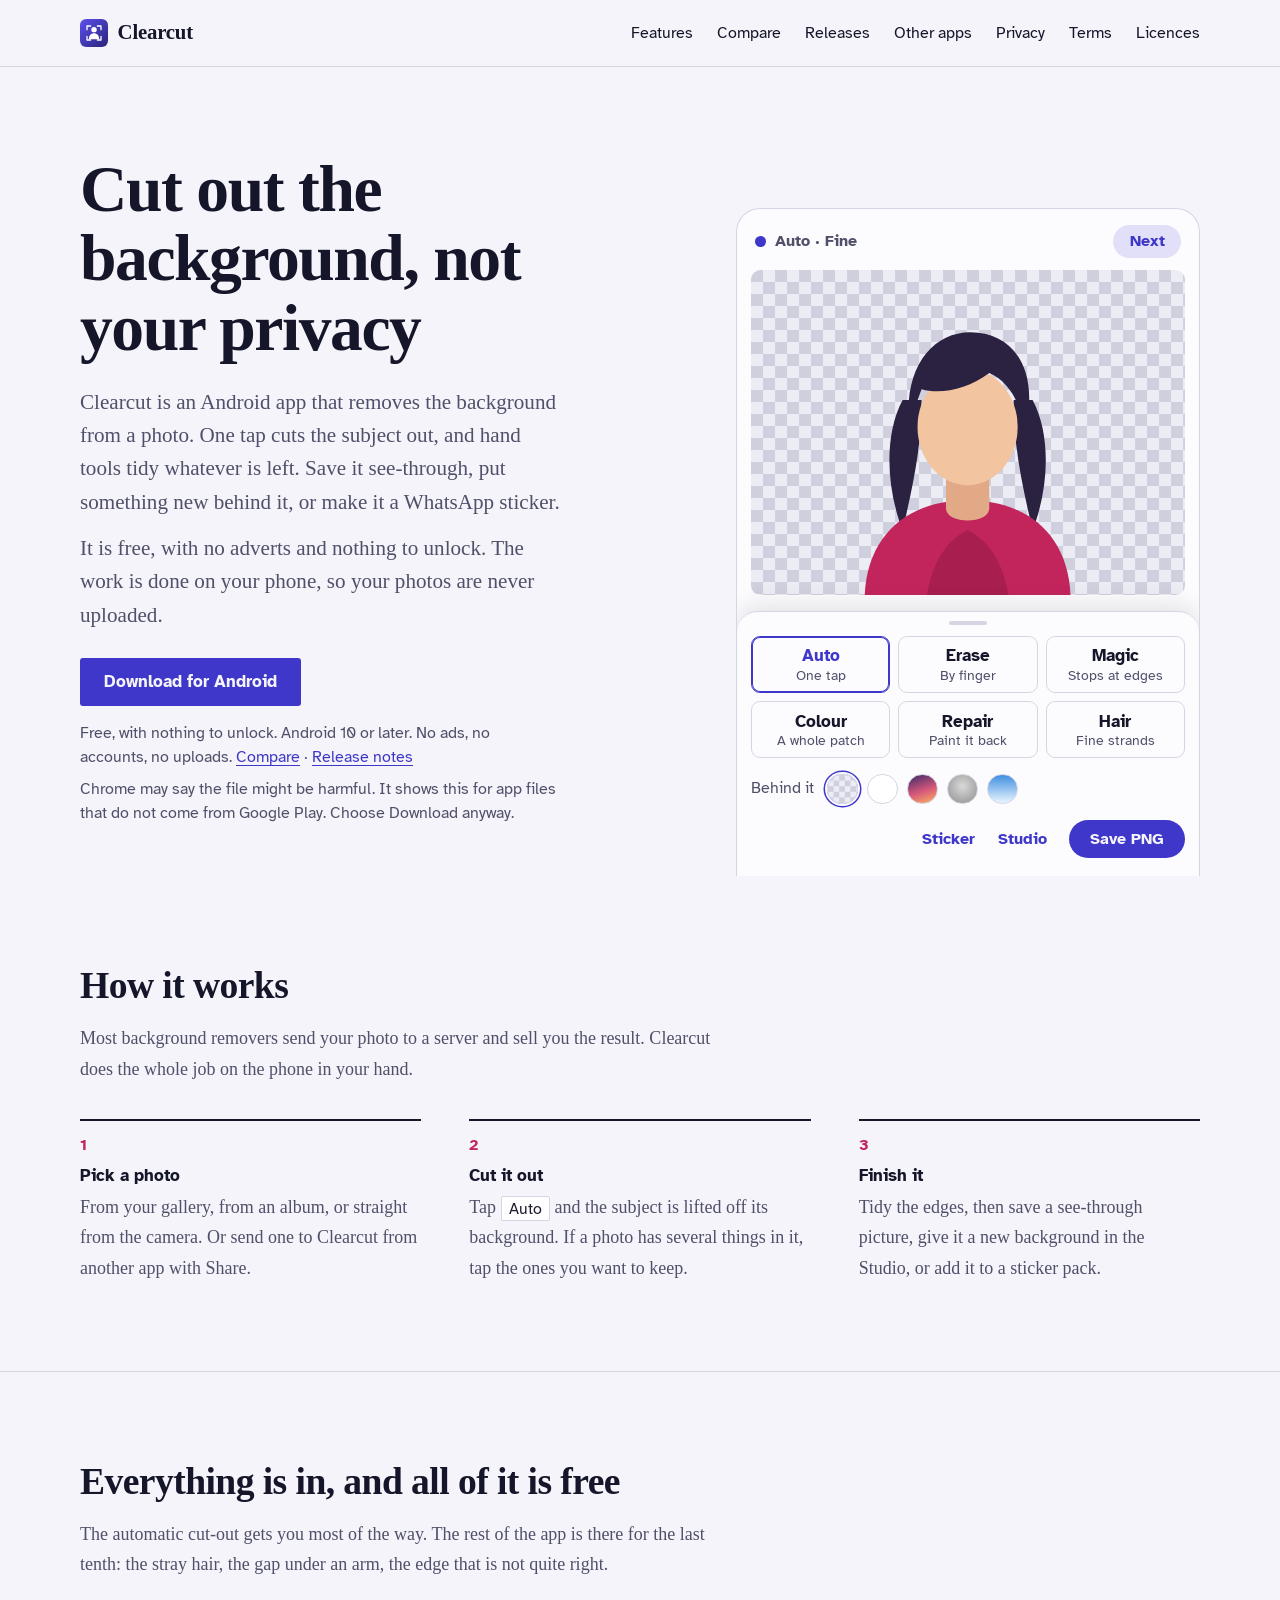
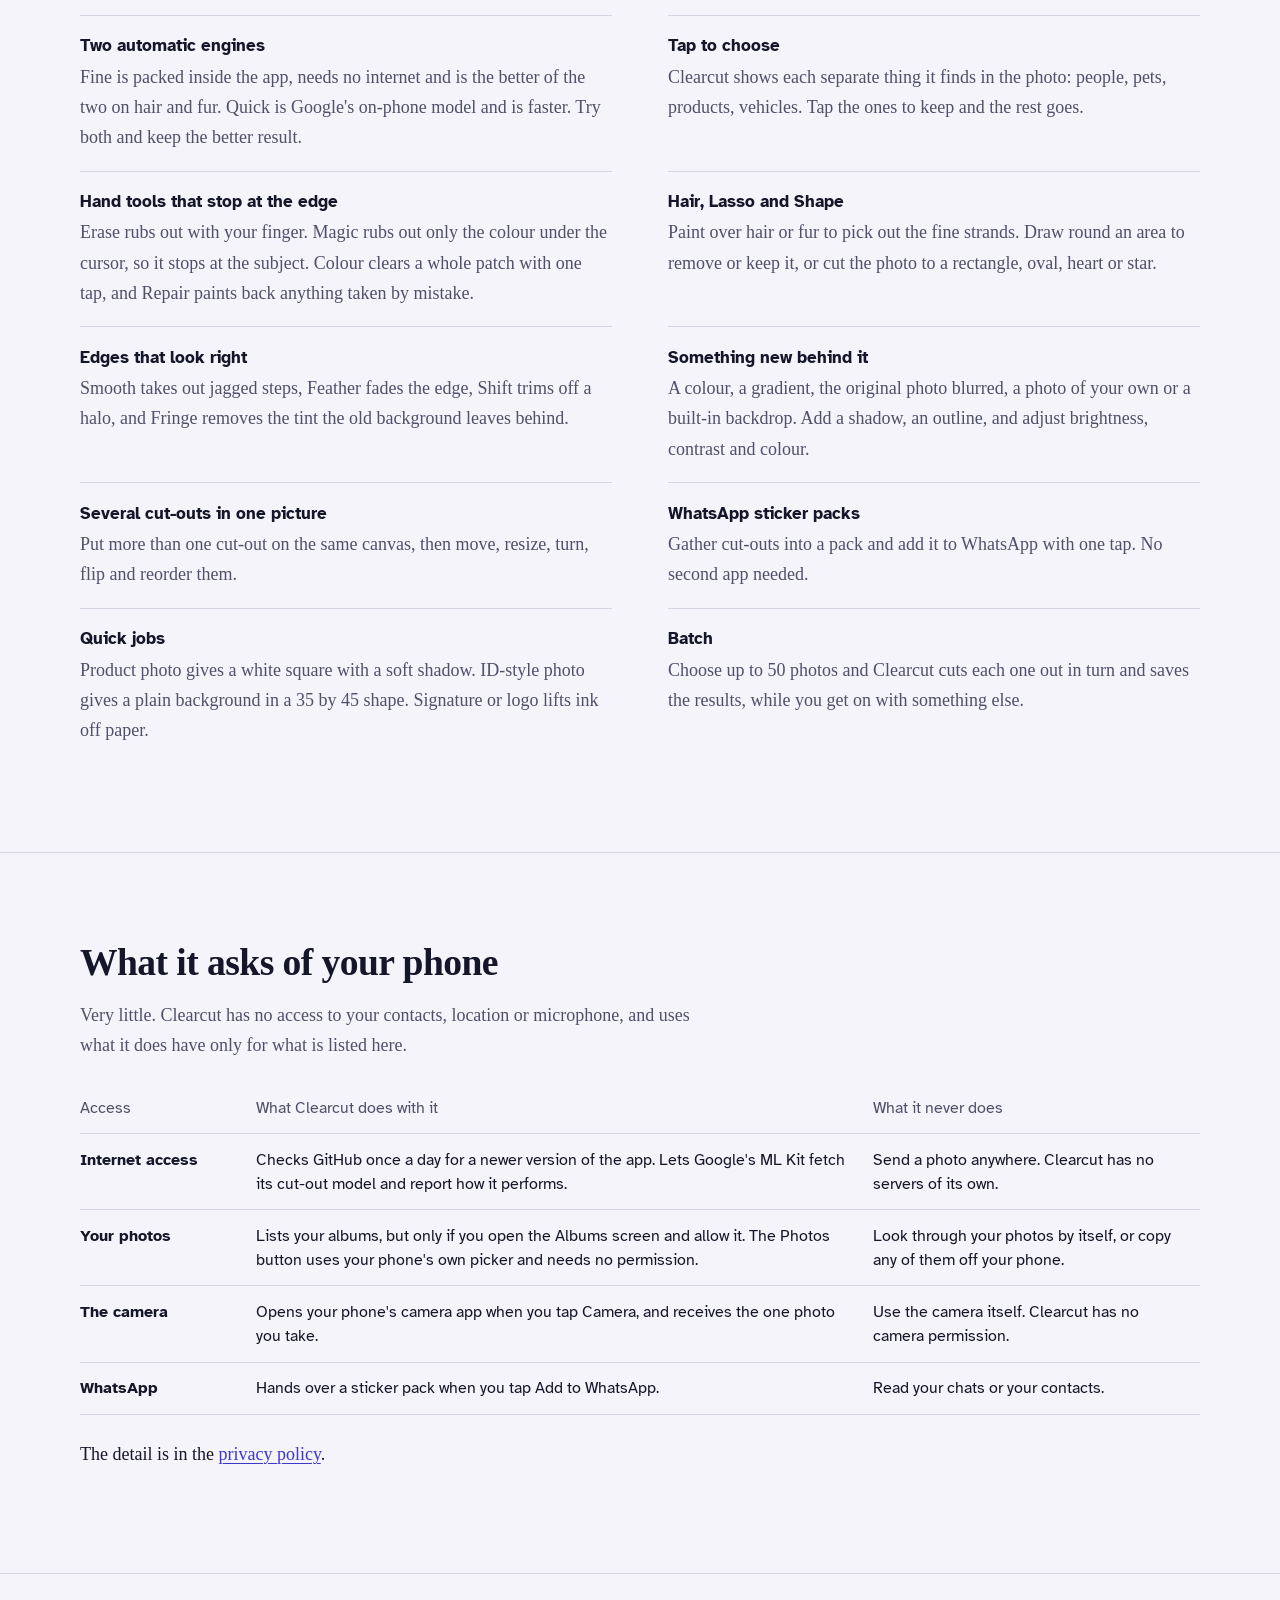
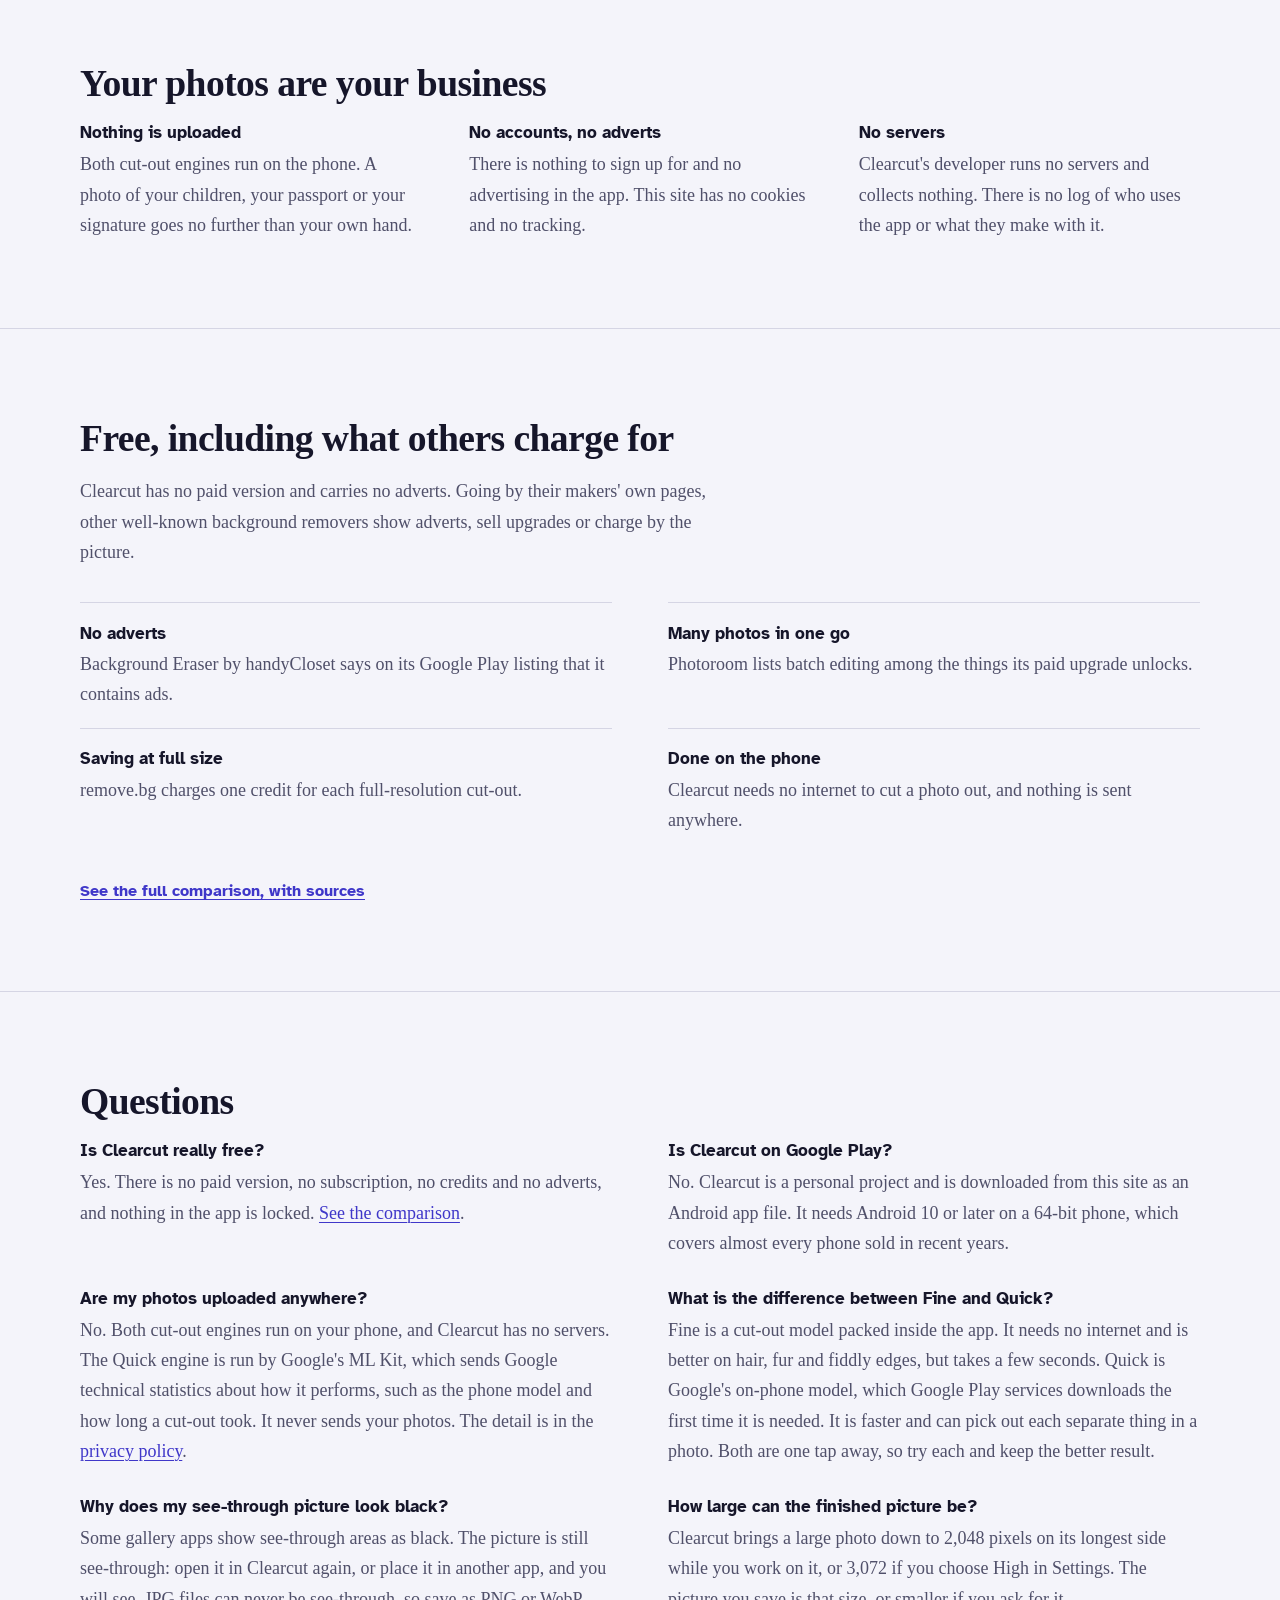
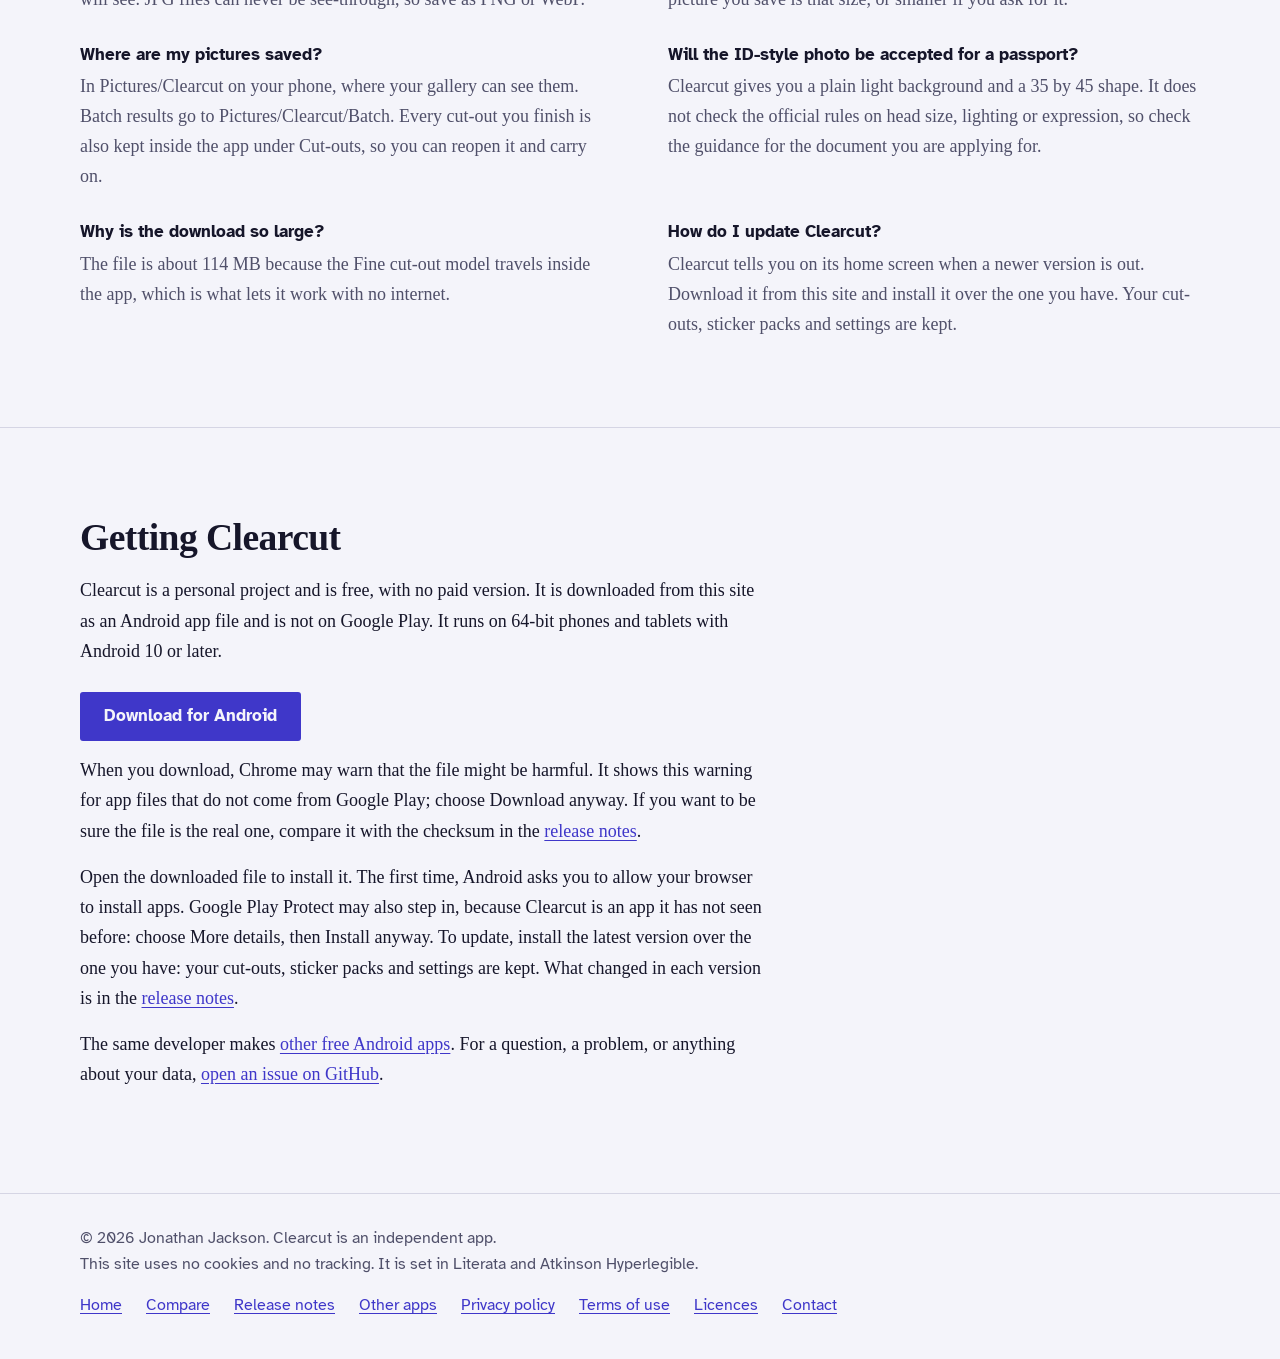
==== index.html @ d67783b1 "Add the Clearcut website" ====
<!DOCTYPE html>
<html lang="en-GB">
<head>
<meta charset="utf-8">
<meta name="viewport" content="width=device-width, initial-scale=1">
<title>Clearcut: a free background remover for Android that works on your phone</title>
<meta name="description" content="Clearcut removes the background from a photo on your Android phone. One-tap cut-out, hand tools, new backgrounds and WhatsApp stickers. Free, no adverts, no uploads.">
<meta name="author" content="Jonathan Jackson">
<link rel="canonical" href="https://customgpter.github.io/clearcut/">
<meta name="theme-color" content="#f4f4fa" media="(prefers-color-scheme: light)">
<meta name="theme-color" content="#0e0e17" media="(prefers-color-scheme: dark)">
<meta property="og:type" content="website">
<meta property="og:site_name" content="Clearcut">
<meta property="og:title" content="Clearcut: a free background remover for Android that works on your phone">
<meta property="og:description" content="Clearcut removes the background from a photo on your Android phone. One-tap cut-out, hand tools, new backgrounds and WhatsApp stickers. Free, no adverts, no uploads.">
<meta property="og:url" content="https://customgpter.github.io/clearcut/">
<meta property="og:image" content="https://customgpter.github.io/clearcut/assets/og.png">
<meta property="og:image:width" content="1200">
<meta property="og:image:height" content="630">
<meta property="og:image:alt" content="A portrait with its background removed, shown on a chequered see-through backdrop, beside the Clearcut name">
<meta property="og:locale" content="en_GB">
<meta name="twitter:card" content="summary_large_image">
<link rel="icon" href="assets/favicon.svg" type="image/svg+xml">
<link rel="apple-touch-icon" href="assets/apple-touch-icon.png">
<link rel="preload" href="assets/fonts/literata-latin-700-normal.woff2" as="font" type="font/woff2" crossorigin>
<link rel="preload" href="assets/fonts/literata-latin-400-normal.woff2" as="font" type="font/woff2" crossorigin>
<link rel="stylesheet" href="assets/site.css?v=1">
<script type="application/ld+json">{"@context":"https://schema.org","@type":"SoftwareApplication","name":"Clearcut","url":"https://customgpter.github.io/clearcut/","description":"Clearcut is an Android app that removes the background from a photo. The cut-out is made on the phone, then saved see-through, placed on a new background or turned into a WhatsApp sticker.","applicationCategory":"MultimediaApplication","applicationSubCategory":"Photo background remover","operatingSystem":"Android 10 or later","softwareVersion":"1.1","downloadUrl":"https://github.com/CustomGPTer/clearcut/releases/latest/download/Clearcut.apk","releaseNotes":"https://customgpter.github.io/clearcut/releases.html","offers":{"@type":"Offer","price":"0","priceCurrency":"GBP"},"inLanguage":"en-GB","image":"https://customgpter.github.io/clearcut/assets/og.png","featureList":["Automatic cut-out with two on-phone engines","Tap to choose which subjects to keep","Erase, Magic, Colour, Repair, Hair, Lasso and Shape tools","Edge finishing: smooth, feather, shift and fringe removal","New backgrounds: colour, gradient, blurred original, your own photo and built-in backdrops","Shadow, outline and colour adjustment","Several cut-outs combined on one canvas","WhatsApp sticker packs","Product photo, ID-style photo, signature and batch presets","PNG, WebP and JPG saving"],"author":{"@type":"Person","name":"Jonathan Jackson"}}</script>
<script type="application/ld+json">{"@context":"https://schema.org","@type":"WebSite","name":"Clearcut","url":"https://customgpter.github.io/clearcut/","inLanguage":"en-GB"}</script>
<script type="application/ld+json">{"@context":"https://schema.org","@type":"FAQPage","mainEntity":[{"@type":"Question","name":"Is Clearcut really free?","acceptedAnswer":{"@type":"Answer","text":"Yes. There is no paid version, no subscription, no credits and no adverts, and nothing in the app is locked."}},{"@type":"Question","name":"Is Clearcut on Google Play?","acceptedAnswer":{"@type":"Answer","text":"No. Clearcut is a personal project and is downloaded from this site as an Android app file. It needs Android 10 or later on a 64-bit phone, which covers almost every phone sold in recent years."}},{"@type":"Question","name":"Are my photos uploaded anywhere?","acceptedAnswer":{"@type":"Answer","text":"No. Both cut-out engines run on your phone, and Clearcut has no servers. The Quick engine is run by Google's ML Kit, which sends Google technical statistics about how it performs, such as the phone model and how long a cut-out took. It never sends your photos."}},{"@type":"Question","name":"What is the difference between Fine and Quick?","acceptedAnswer":{"@type":"Answer","text":"Fine is a cut-out model packed inside the app. It needs no internet and is better on hair, fur and fiddly edges, but takes a few seconds. Quick is Google's on-phone model, which Google Play services downloads the first time it is needed. It is faster and can pick out each separate thing in a photo. Both are one tap away, so try each and keep the better result."}},{"@type":"Question","name":"Why does my see-through picture look black?","acceptedAnswer":{"@type":"Answer","text":"Some gallery apps show see-through areas as black. The picture is still see-through: open it in Clearcut again, or place it in another app, and you will see. JPG files can never be see-through, so save as PNG or WebP."}},{"@type":"Question","name":"How large can the finished picture be?","acceptedAnswer":{"@type":"Answer","text":"Clearcut brings a large photo down to 2,048 pixels on its longest side while you work on it, or 3,072 if you choose High in Settings. The picture you save is that size, or smaller if you ask for it."}},{"@type":"Question","name":"Where are my pictures saved?","acceptedAnswer":{"@type":"Answer","text":"In Pictures/Clearcut on your phone, where your gallery can see them. Batch results go to Pictures/Clearcut/Batch. Every cut-out you finish is also kept inside the app under Cut-outs, so you can reopen it and carry on."}},{"@type":"Question","name":"Will the ID-style photo be accepted for a passport?","acceptedAnswer":{"@type":"Answer","text":"Clearcut gives you a plain light background and a 35 by 45 shape. It does not check the official rules on head size, lighting or expression, so check the guidance for the document you are applying for."}},{"@type":"Question","name":"Why is the download so large?","acceptedAnswer":{"@type":"Answer","text":"The file is about 114 MB because the Fine cut-out model travels inside the app, which is what lets it work with no internet."}},{"@type":"Question","name":"How do I update Clearcut?","acceptedAnswer":{"@type":"Answer","text":"Clearcut tells you on its home screen when a newer version is out. Download it from this site and install it over the one you have. Your cut-outs, sticker packs and settings are kept."}}]}</script>
</head>
<body>
<a class="skip" href="#main">Skip to content</a>
<header class="masthead">
<div class="wrap">
<a class="brand" href="./" aria-label="Clearcut home"><svg viewBox="0 0 108 108" aria-hidden="true"><defs><linearGradient id="cc" x1="0" y1="0" x2="1" y2="1"><stop offset="0" stop-color="#5b50f0"/><stop offset="1" stop-color="#2a2378"/></linearGradient></defs><rect width="108" height="108" rx="24" fill="url(#cc)"/><circle cx="54" cy="41" r="10.5" fill="#fff"/><path d="M34 78c0-14.5 8.5-23 20-23s20 8.5 20 23z" fill="#fff"/><path d="M27 41V27h14M67 27h14v14M27 67v14h14M67 81h14V67" fill="none" stroke="#fff" stroke-width="5" stroke-linecap="round" stroke-linejoin="round"/></svg><span>Clearcut</span></a>
<nav aria-label="Main"><ul><li><a href="./#features">Features</a></li><li><a href="compare.html">Compare</a></li><li><a href="releases.html">Releases</a></li><li><a href="other-apps.html">Other apps</a></li><li><a href="privacy.html">Privacy</a></li><li><a href="terms.html">Terms</a></li><li><a href="licences.html">Licences</a></li></ul></nav>
</div>
</header>
<main id="main">
<div class="hero">
<div class="wrap hero-grid">
<div class="hero-copy">
<h1>Cut out the background, not your privacy</h1>
<p class="lede">Clearcut is an Android app that removes the background from a photo. One tap cuts the subject out, and hand tools tidy whatever is left. Save it see-through, put something new behind it, or make it a WhatsApp sticker.</p>
<p class="lede">It is free, with no adverts and nothing to unlock. The work is done on your phone, so your photos are never uploaded.</p>
<p class="get"><a class="button" href="https://github.com/CustomGPTer/clearcut/releases/latest/download/Clearcut.apk">Download for Android</a></p>
<p class="facts">Free, with nothing to unlock. Android 10 or later. No ads, no accounts, no uploads. <a href="compare.html">Compare</a> &middot; <a href="releases.html">Release notes</a></p>
<p class="facts">Chrome may say the file might be harmful. It shows this for app files that do not come from Google Play. Choose Download anyway.</p>
</div>
<div class="demo" role="img" aria-label="A portrait photo in Clearcut. The garden behind the person is wiped away from left to right, leaving the person on a chequered see-through backdrop. Below, the tools are listed: Auto, Erase, Magic, Colour, Repair and Hair, with Auto chosen, and a row of backgrounds to put behind the cut-out."><div class="view"><div class="bar"><span class="dot"></span><span>Auto &middot; Fine</span><span class="next">Next</span></div><div class="stage"><div class="scene"></div><svg class="subject" viewBox="0 0 320 240" aria-hidden="true"><path d="M112 96c-14 26-12 66 0 96 8-34 14-62 14-96zM208 96c14 26 12 66 0 96-8-34-14-62-14-96z" fill="#2b2140"/><path d="M84 240c2-46 34-70 76-70s74 24 76 70z" fill="#c2255c"/><path d="M144 150h32v26c0 12-32 12-32 0z" fill="#e2a987"/><ellipse cx="160" cy="116" rx="37" ry="43" fill="#f2c4a0"/><path d="M118 122c-8-46 14-76 44-76 32 0 52 28 40 74-2-22-12-38-26-44-16 12-36 16-50 12-4 10-7 22-8 34z" fill="#2b2140"/><path d="M130 240c4-24 14-40 30-48 16 8 26 24 30 48z" fill="#a81e4e"/></svg><div class="scan"></div></div></div><div class="sheet"><div class="tiles"><div class="tile on" style="--i:0"><b>Auto</b>One tap</div><div class="tile" style="--i:1"><b>Erase</b>By finger</div><div class="tile" style="--i:2"><b>Magic</b>Stops at edges</div><div class="tile" style="--i:3"><b>Colour</b>A whole patch</div><div class="tile" style="--i:4"><b>Repair</b>Paint it back</div><div class="tile" style="--i:5"><b>Hair</b>Fine strands</div></div><div class="behind"><span>Behind it</span><i class="sw s0"></i><i class="sw s1"></i><i class="sw s2"></i><i class="sw s3"></i><i class="sw s4"></i></div><div class="acts"><span>Sticker</span><span>Studio</span><span class="do">Save PNG</span></div></div></div>
</div>
</div>

<section id="how" aria-labelledby="how-h">
<div class="wrap">
<h2 id="how-h">How it works</h2>
<p class="intro">Most background removers send your photo to a server and sell you the result. Clearcut does the whole job on the phone in your hand.</p>
<ol class="steps">
<li><h3>Pick a photo</h3><p>From your gallery, from an album, or straight from the camera. Or send one to Clearcut from another app with Share.</p></li>
<li><h3>Cut it out</h3><p>Tap <span class="path">Auto</span> and the subject is lifted off its background. If a photo has several things in it, tap the ones you want to keep.</p></li>
<li><h3>Finish it</h3><p>Tidy the edges, then save a see-through picture, give it a new background in the Studio, or add it to a sticker pack.</p></li>
</ol>
</div>
</section>

<section id="features" aria-labelledby="features-h">
<div class="wrap">
<h2 id="features-h">Everything is in, and all of it is free</h2>
<p class="intro">The automatic cut-out gets you most of the way. The rest of the app is there for the last tenth: the stray hair, the gap under an arm, the edge that is not quite right.</p>
<dl class="features">
<div><dt>Two automatic engines</dt><dd>Fine is packed inside the app, needs no internet and is the better of the two on hair and fur. Quick is Google's on-phone model and is faster. Try both and keep the better result.</dd></div>
<div><dt>Tap to choose</dt><dd>Clearcut shows each separate thing it finds in the photo: people, pets, products, vehicles. Tap the ones to keep and the rest goes.</dd></div>
<div><dt>Hand tools that stop at the edge</dt><dd>Erase rubs out with your finger. Magic rubs out only the colour under the cursor, so it stops at the subject. Colour clears a whole patch with one tap, and Repair paints back anything taken by mistake.</dd></div>
<div><dt>Hair, Lasso and Shape</dt><dd>Paint over hair or fur to pick out the fine strands. Draw round an area to remove or keep it, or cut the photo to a rectangle, oval, heart or star.</dd></div>
<div><dt>Edges that look right</dt><dd>Smooth takes out jagged steps, Feather fades the edge, Shift trims off a halo, and Fringe removes the tint the old background leaves behind.</dd></div>
<div><dt>Something new behind it</dt><dd>A colour, a gradient, the original photo blurred, a photo of your own or a built-in backdrop. Add a shadow, an outline, and adjust brightness, contrast and colour.</dd></div>
<div><dt>Several cut-outs in one picture</dt><dd>Put more than one cut-out on the same canvas, then move, resize, turn, flip and reorder them.</dd></div>
<div><dt>WhatsApp sticker packs</dt><dd>Gather cut-outs into a pack and add it to WhatsApp with one tap. No second app needed.</dd></div>
<div><dt>Quick jobs</dt><dd>Product photo gives a white square with a soft shadow. ID-style photo gives a plain background in a 35 by 45 shape. Signature or logo lifts ink off paper.</dd></div>
<div><dt>Batch</dt><dd>Choose up to 50 photos and Clearcut cuts each one out in turn and saves the results, while you get on with something else.</dd></div>
</dl>
</div>
</section>

<section id="permissions" aria-labelledby="permissions-h">
<div class="wrap">
<h2 id="permissions-h">What it asks of your phone</h2>
<p class="intro">Very little. Clearcut has no access to your contacts, location or microphone, and uses what it does have only for what is listed here.</p>
<div class="scroll">
<table>
<thead><tr><th scope="col">Access</th><th scope="col">What Clearcut does with it</th><th scope="col">What it never does</th></tr></thead>
<tbody>
<tr><th scope="row">Internet access</th><td>Checks GitHub once a day for a newer version of the app. Lets Google's ML Kit fetch its cut-out model and report how it performs.</td><td>Send a photo anywhere. Clearcut has no servers of its own.</td></tr>
<tr><th scope="row">Your photos</th><td>Lists your albums, but only if you open the Albums screen and allow it. The Photos button uses your phone's own picker and needs no permission.</td><td>Look through your photos by itself, or copy any of them off your phone.</td></tr>
<tr><th scope="row">The camera</th><td>Opens your phone's camera app when you tap Camera, and receives the one photo you take.</td><td>Use the camera itself. Clearcut has no camera permission.</td></tr>
<tr><th scope="row">WhatsApp</th><td>Hands over a sticker pack when you tap Add to WhatsApp.</td><td>Read your chats or your contacts.</td></tr>
</tbody>
</table>
</div>
<p class="after-table">The detail is in the <a href="privacy.html">privacy policy</a>.</p>
</div>
</section>

<section id="privacy" aria-labelledby="privacy-h">
<div class="wrap">
<h2 id="privacy-h">Your photos are your business</h2>
<ul class="plain">
<li><h3>Nothing is uploaded</h3><p>Both cut-out engines run on the phone. A photo of your children, your passport or your signature goes no further than your own hand.</p></li>
<li><h3>No accounts, no adverts</h3><p>There is nothing to sign up for and no advertising in the app. This site has no cookies and no tracking.</p></li>
<li><h3>No servers</h3><p>Clearcut's developer runs no servers and collects nothing. There is no log of who uses the app or what they make with it.</p></li>
</ul>
</div>
</section>

<section id="free" aria-labelledby="free-h">
<div class="wrap">
<h2 id="free-h">Free, including what others charge for</h2>
<p class="intro">Clearcut has no paid version and carries no adverts. Going by their makers' own pages, other well-known background removers show adverts, sell upgrades or charge by the picture.</p>
<dl class="features">
<div><dt>No adverts</dt><dd>Background Eraser by handyCloset says on its Google Play listing that it contains ads.</dd></div>
<div><dt>Many photos in one go</dt><dd>Photoroom lists batch editing among the things its paid upgrade unlocks.</dd></div>
<div><dt>Saving at full size</dt><dd>remove.bg charges one credit for each full-resolution cut-out.</dd></div>
<div><dt>Done on the phone</dt><dd>Clearcut needs no internet to cut a photo out, and nothing is sent anywhere.</dd></div>
</dl>
<p class="more"><a href="compare.html">See the full comparison, with sources</a></p>
</div>
</section>

<section id="questions" aria-labelledby="questions-h">
<div class="wrap">
<h2 id="questions-h">Questions</h2>
<div class="faq">
<div><h3>Is Clearcut really free?</h3><p>Yes. There is no paid version, no subscription, no credits and no adverts, and nothing in the app is locked. <a href="compare.html">See the comparison</a>.</p></div><div><h3>Is Clearcut on Google Play?</h3><p>No. Clearcut is a personal project and is downloaded from this site as an Android app file. It needs Android 10 or later on a 64-bit phone, which covers almost every phone sold in recent years.</p></div><div><h3>Are my photos uploaded anywhere?</h3><p>No. Both cut-out engines run on your phone, and Clearcut has no servers. The Quick engine is run by Google's ML Kit, which sends Google technical statistics about how it performs, such as the phone model and how long a cut-out took. It never sends your photos. The detail is in the <a href="privacy.html#services">privacy policy</a>.</p></div><div><h3>What is the difference between Fine and Quick?</h3><p>Fine is a cut-out model packed inside the app. It needs no internet and is better on hair, fur and fiddly edges, but takes a few seconds. Quick is Google's on-phone model, which Google Play services downloads the first time it is needed. It is faster and can pick out each separate thing in a photo. Both are one tap away, so try each and keep the better result.</p></div><div><h3>Why does my see-through picture look black?</h3><p>Some gallery apps show see-through areas as black. The picture is still see-through: open it in Clearcut again, or place it in another app, and you will see. JPG files can never be see-through, so save as PNG or WebP.</p></div><div><h3>How large can the finished picture be?</h3><p>Clearcut brings a large photo down to 2,048 pixels on its longest side while you work on it, or 3,072 if you choose High in Settings. The picture you save is that size, or smaller if you ask for it.</p></div><div><h3>Where are my pictures saved?</h3><p>In Pictures/Clearcut on your phone, where your gallery can see them. Batch results go to Pictures/Clearcut/Batch. Every cut-out you finish is also kept inside the app under Cut-outs, so you can reopen it and carry on.</p></div><div><h3>Will the ID-style photo be accepted for a passport?</h3><p>Clearcut gives you a plain light background and a 35 by 45 shape. It does not check the official rules on head size, lighting or expression, so check the guidance for the document you are applying for.</p></div><div><h3>Why is the download so large?</h3><p>The file is about 114 MB because the Fine cut-out model travels inside the app, which is what lets it work with no internet.</p></div><div><h3>How do I update Clearcut?</h3><p>Clearcut tells you on its home screen when a newer version is out. Download it from this site and install it over the one you have. Your cut-outs, sticker packs and settings are kept.</p></div>
</div>
</div>
</section>

<section id="get" aria-labelledby="get-h">
<div class="wrap"><div class="measure">
<h2 id="get-h">Getting Clearcut</h2>
<p>Clearcut is a personal project and is free, with no paid version. It is downloaded from this site as an Android app file and is not on Google Play. It runs on 64-bit phones and tablets with Android 10 or later.</p>
<p class="get"><a class="button" href="https://github.com/CustomGPTer/clearcut/releases/latest/download/Clearcut.apk">Download for Android</a></p>
<p>When you download, Chrome may warn that the file might be harmful. It shows this warning for app files that do not come from Google Play; choose Download anyway. If you want to be sure the file is the real one, compare it with the checksum in the <a href="releases.html#checking">release notes</a>.</p>
<p>Open the downloaded file to install it. The first time, Android asks you to allow your browser to install apps. Google Play Protect may also step in, because Clearcut is an app it has not seen before: choose More details, then Install anyway. To update, install the latest version over the one you have: your cut-outs, sticker packs and settings are kept. What changed in each version is in the <a href="releases.html">release notes</a>.</p>
<p>The same developer makes <a href="other-apps.html">other free Android apps</a>. For a question, a problem, or anything about your data, <a href="https://github.com/CustomGPTer/clearcut/issues">open an issue on GitHub</a>.</p>
</div></div>
</section>
</main>
<footer class="colophon">
<div class="wrap">
<div>
<p>&copy; 2026 Jonathan Jackson. Clearcut is an independent app.</p>
<p>This site uses no cookies and no tracking. It is set in Literata and Atkinson Hyperlegible.</p>
</div>
<nav aria-label="Footer"><ul>
<li><a href="./">Home</a></li>
<li><a href="compare.html">Compare</a></li>
<li><a href="releases.html">Release notes</a></li>
<li><a href="other-apps.html">Other apps</a></li>
<li><a href="privacy.html">Privacy policy</a></li>
<li><a href="terms.html">Terms of use</a></li>
<li><a href="licences.html">Licences</a></li>
<li><a href="https://github.com/CustomGPTer/clearcut/issues">Contact</a></li>
</ul></nav>
</div>
</footer>
</body>
</html>
---- assets/site.css ----
@font-face{font-family:"Literata";src:url("fonts/literata-latin-400-normal.woff2") format("woff2");font-weight:400;font-style:normal;font-display:swap}
@font-face{font-family:"Literata";src:url("fonts/literata-latin-400-italic.woff2") format("woff2");font-weight:400;font-style:italic;font-display:swap}
@font-face{font-family:"Literata";src:url("fonts/literata-latin-700-normal.woff2") format("woff2");font-weight:700;font-style:normal;font-display:swap}
@font-face{font-family:"Atkinson Hyperlegible";src:url("fonts/atkinson-hyperlegible-latin-400-normal.woff2") format("woff2");font-weight:400;font-style:normal;font-display:swap}
@font-face{font-family:"Atkinson Hyperlegible";src:url("fonts/atkinson-hyperlegible-latin-700-normal.woff2") format("woff2");font-weight:700;font-style:normal;font-display:swap}

:root{
  --paper:#f4f4fa; --sheet:#fcfcff; --ink:#16162a; --soft:#50506a; --rule:#d5d5e4;
  --key:#3f37c9; --mark:#c2255c; --label:#ffffff; --label-ink:#1c1c30;
  --chk-a:#ececf4; --chk-b:#cfcfde;
  --serif:"Literata",Georgia,"Times New Roman",serif;
  --sans:"Atkinson Hyperlegible",system-ui,-apple-system,"Segoe UI",Roboto,sans-serif;
  color-scheme:light dark;
}
@media (prefers-color-scheme:dark){
  :root{--paper:#0e0e17; --sheet:#161622; --ink:#e9e9f4; --soft:#a5a5bf; --rule:#2a2a3d;
    --key:#b3b6ff; --mark:#ff8fb3; --label:#1d1d2c; --label-ink:#e9e9f4;
    --chk-a:#2b2b3b; --chk-b:#1c1c29}
}

*,*::before,*::after{box-sizing:border-box}
html{-webkit-text-size-adjust:100%;scroll-behavior:smooth}
@media (prefers-reduced-motion:reduce){html{scroll-behavior:auto}}
body{margin:0;background:var(--paper);color:var(--ink);font:400 1.125rem/1.68 var(--serif);text-rendering:optimizeLegibility}
img,svg{max-width:100%;display:block}
a{color:var(--key);text-decoration-thickness:.06em;text-underline-offset:.18em}
a:hover{text-decoration-thickness:.12em}
:focus-visible{outline:3px solid var(--mark);outline-offset:3px;border-radius:2px}
code{font:.9em/1 ui-monospace,SFMono-Regular,Menlo,Consolas,monospace;overflow-wrap:anywhere}
.skip{position:absolute;left:-999px;top:0;background:var(--ink);color:var(--paper);padding:.6rem 1rem;z-index:10}
.skip:focus{left:.5rem;top:.5rem}

.wrap{width:min(70rem,100% - 2.5rem);margin-inline:auto}
.measure{max-width:43rem}

/* ---------- masthead */
.masthead{border-bottom:1px solid var(--rule)}
.masthead .wrap{display:flex;flex-wrap:wrap;align-items:center;justify-content:space-between;gap:.5rem 2rem;padding-block:1rem}
.brand{display:inline-flex;align-items:center;gap:.6rem;font:700 1.3rem/1 var(--serif);color:var(--ink);text-decoration:none;letter-spacing:-.01em}
.brand svg{width:1.75rem;height:1.75rem;flex:none}
.masthead nav ul{display:flex;flex-wrap:wrap;gap:.25rem 1.5rem;list-style:none;margin:0;padding:0;font:400 1rem/1.4 var(--sans)}
.masthead nav a{color:var(--ink);text-decoration:none;padding-block:.35rem;display:inline-block}
.masthead nav a:hover,.masthead nav a[aria-current="page"]{text-decoration:underline;text-decoration-color:var(--mark);text-decoration-thickness:.14em;text-underline-offset:.4em}

/* ---------- hero */
.hero{padding-block:clamp(2.5rem,7vw,5.5rem) 0}
.hero-grid{display:grid;gap:clamp(2rem,5vw,4rem);align-items:end}
@media (min-width:60rem){.hero-grid{grid-template-columns:minmax(0,5fr) minmax(0,6fr)}}
.hero-copy{padding-bottom:clamp(1rem,4vw,3.5rem)}
h1{font:700 clamp(2.5rem,6.2vw,4.1rem)/1.06 var(--serif);letter-spacing:-.022em;margin:0 0 1.4rem;text-wrap:balance}
.lede{font-size:clamp(1.15rem,2.1vw,1.32rem);line-height:1.58;color:var(--soft);margin:0 0 1.4rem;max-width:33rem}
.facts{font:400 1rem/1.5 var(--sans);color:var(--soft);margin:0}

/* the demo: the one place the page shows off */
.demo{font:400 clamp(.82rem,1.5vw,1rem)/1.3 var(--sans);width:100%;max-width:29rem;margin-inline:auto;border:1px solid var(--rule);border-bottom:0;border-radius:1.5em 1.5em 0 0;background:var(--sheet);overflow:hidden}
@media (min-width:60rem){.demo{margin-inline:auto 0}}
.view{position:relative;padding:.9em .9em 2.3em}
.bar{display:flex;align-items:center;gap:.6em;color:var(--soft);white-space:nowrap;padding:.1em .2em .75em;font-weight:700}
.bar .dot{width:.7em;height:.7em;border-radius:50%;background:var(--key);flex:none}
.bar .next{margin-left:auto;background:color-mix(in srgb,var(--key) 14%,transparent);color:var(--key);border-radius:2em;padding:.38em 1.05em}
.stage{position:relative;aspect-ratio:4/3;border-radius:.6em;overflow:hidden;background:repeating-conic-gradient(var(--chk-a) 0 25%,var(--chk-b) 0 50%) 0 0/1.5em 1.5em}
.scene{position:absolute;inset:0;clip-path:inset(0 0 0 100%);
  background:radial-gradient(circle at 78% 20%,#fff6c9 0 7%,transparent 7.5%),
    radial-gradient(ellipse at 18% 62%,#3f7d4f 0 22%,transparent 22.5%),
    radial-gradient(ellipse at 88% 66%,#4a8a58 0 20%,transparent 20.5%),
    linear-gradient(180deg,#8fc7ea 0,#d6ecf7 56%,#7fb46a 56%,#5d9150 100%)}
.subject{position:absolute;inset:0;width:100%;height:100%}
.scan{position:absolute;top:0;bottom:0;left:100%;width:.2em;margin-left:-.1em;background:var(--mark);box-shadow:0 0 .9em .15em color-mix(in srgb,var(--mark) 55%,transparent);opacity:0}
.sheet{position:relative;border-top:1px solid var(--rule);border-radius:1.3em 1.3em 0 0;margin-top:-1.3em;background:var(--sheet);padding:1.5em .9em 1.1em;box-shadow:0 -.5em 1.4em rgba(0,0,0,.09)}
.sheet::before{content:"";position:absolute;left:50%;top:.6em;width:2.4em;height:.26em;margin-left:-1.2em;border-radius:1em;background:var(--rule)}
.tiles{display:grid;grid-template-columns:repeat(3,minmax(0,1fr));gap:.5em}
.tile{border:1px solid var(--rule);border-radius:.65em;padding:.62em .3em .55em;text-align:center;color:var(--soft);font-size:.86em;white-space:nowrap;overflow:hidden;text-overflow:ellipsis}
.tile b{display:block;color:var(--ink);font-size:1.2em;line-height:1.3}
.tile.on{border-color:var(--key);box-shadow:inset 0 0 0 1px var(--key)}
.tile.on b{color:var(--key)}
.behind{display:flex;align-items:center;gap:.6em;margin-top:.95em;color:var(--soft)}
.behind span{margin-right:.2em}
.sw{width:1.9em;height:1.9em;border-radius:50%;border:1px solid var(--rule);flex:none}
.sw.s0{background:repeating-conic-gradient(var(--chk-a) 0 25%,var(--chk-b) 0 50%) 0 0/.7em .7em;box-shadow:0 0 0 2px var(--sheet),0 0 0 3.5px var(--key)}
.sw.s1{background:#fff}
.sw.s2{background:linear-gradient(160deg,#3b2a6b,#d4577a 55%,#ffb45e)}
.sw.s3{background:radial-gradient(circle at 50% 40%,#d9d9d9,#8e8e8e)}
.sw.s4{background:linear-gradient(180deg,#3f8fe0,#eaf5ff)}
.acts{display:flex;justify-content:flex-end;align-items:center;gap:1.4em;margin-top:1em;font-weight:700;color:var(--key)}
.acts .do{background:var(--key);color:var(--paper);border-radius:2em;padding:.55em 1.3em}
@media (prefers-reduced-motion:no-preference){
  .scene{animation:wipe 1.7s cubic-bezier(.45,0,.2,1) both;animation-delay:1.1s}
  .scan{animation:sweep 1.7s cubic-bezier(.45,0,.2,1) both;animation-delay:1.1s}
  .tile{animation:shelve .6s cubic-bezier(.2,.8,.25,1) both;animation-delay:calc(var(--i) * 70ms + 300ms)}
  @keyframes wipe{from{clip-path:inset(0 0 0 0)}to{clip-path:inset(0 0 0 100%)}}
  @keyframes sweep{from{left:0;opacity:1}92%{opacity:1}to{left:100%;opacity:0}}
  @keyframes shelve{from{opacity:0;transform:translateY(-1.1rem)}60%{opacity:1}to{opacity:1;transform:none}}
}

/* ---------- sections */
section{padding-block:clamp(3rem,7vw,5.5rem)}
section + section{border-top:1px solid var(--rule)}
h2{font:700 clamp(1.7rem,3.4vw,2.35rem)/1.15 var(--serif);letter-spacing:-.015em;margin:0 0 1rem;text-wrap:balance}
h3{font:700 1.08rem/1.35 var(--sans);margin:0 0 .3rem}
p{margin:0 0 1rem}
.intro{color:var(--soft);max-width:40rem;margin-bottom:2.2rem}

.steps{list-style:none;counter-reset:s;margin:0;padding:0;display:grid;gap:2rem 3rem}
@media (min-width:52rem){.steps{grid-template-columns:repeat(3,minmax(0,1fr))}}
.steps li{counter-increment:s;border-top:2px solid var(--ink);padding-top:1rem}
.steps li::before{content:counter(s);font:700 1rem/1 var(--sans);color:var(--mark);display:block;margin-bottom:.7rem}
.steps p{margin:0;color:var(--soft)}
.path{font:400 1rem/1.5 var(--sans);background:var(--label);color:var(--label-ink);border:1px solid var(--rule);border-radius:2px;padding:.1rem .45rem;white-space:nowrap}

.features{display:grid;gap:0 3.5rem;margin:0}
@media (min-width:46rem){.features{grid-template-columns:repeat(2,minmax(0,1fr))}}
.features div{padding:1.15rem 0;border-top:1px solid var(--rule)}
.features dt{font:700 1.08rem/1.35 var(--sans)}
.features dd{margin:.25rem 0 0;color:var(--soft)}

.scroll{overflow-x:auto}
table{width:100%;border-collapse:collapse;font:400 1rem/1.5 var(--sans)}
th,td{text-align:left;vertical-align:top;padding:.85rem 1.2rem .85rem 0;border-top:1px solid var(--rule)}
thead th{border-top:0;color:var(--soft);font-weight:400;padding-top:0}
tbody th{font-weight:700;min-width:11rem}
tr:last-child>*{border-bottom:1px solid var(--rule)}

.plain{list-style:none;margin:0;padding:0;display:grid;gap:1.6rem 3rem}
@media (min-width:52rem){.plain{grid-template-columns:repeat(3,minmax(0,1fr))}}
.plain p{color:var(--soft);margin:0}

.faq{display:grid;gap:1.8rem 3.5rem}
@media (min-width:52rem){.faq{grid-template-columns:repeat(2,minmax(0,1fr))}}
.faq p{color:var(--soft);margin:0}

/* ---------- document pages */
.doc{padding-block:clamp(2.5rem,6vw,4.5rem) clamp(3rem,7vw,5rem)}
.doc h1{font-size:clamp(2.2rem,5vw,3.2rem)}
.doc .lede{max-width:none}
.doc h2{font-size:1.5rem;margin-top:2.8rem;scroll-margin-top:1.5rem}
.doc h3{margin-top:1.6rem}
.doc ul{padding-left:1.25rem;margin:0 0 1rem}
.doc li{margin:.4rem 0}
.contents{font:400 1rem/1.5 var(--sans);border-block:1px solid var(--rule);padding-block:1rem;margin-block:2rem}
.contents ul{list-style:none;margin:.4rem 0 0;padding:0;columns:2 14rem;column-gap:2rem}
.contents li{margin:.2rem 0;break-inside:avoid}
.note{border-left:3px solid var(--mark);padding:.2rem 0 .2rem 1.1rem;color:var(--soft)}

/* ---------- download and release notes */
.button{display:inline-block;background:var(--key);color:var(--paper);font:700 1.05rem/1.2 var(--sans);text-decoration:none;padding:.9rem 1.5rem;border-radius:3px}
.button:hover{text-decoration:underline;text-decoration-thickness:.1em;text-underline-offset:.22em}
.get{margin:1.6rem 0 .9rem}
.get .facts{margin-top:.9rem}
.facts + .facts{margin-top:.5rem}
.lede + .lede{margin-top:-.6rem}
.more{margin:1.6rem 0 0;font:700 1rem/1.5 var(--sans)}
.cmp{min-width:46rem;margin:1.4rem 0 1rem}
.cmp th,.cmp td{padding:.8rem .9rem}
.cmp thead th{color:var(--ink);font-weight:700;vertical-align:bottom;padding-top:.8rem}
.cmp small{display:block;font-weight:400;font-size:.82rem;line-height:1.35;color:var(--soft)}
.cmp tbody th{min-width:13rem;padding-left:0}
.cmp thead th:first-child{padding-left:0}
.cmp .ours{background:var(--sheet);box-shadow:inset 1px 0 var(--rule),inset -1px 0 var(--rule)}
.yes{color:var(--key);font-weight:700}
.pay{color:var(--mark);font-weight:700}
.na{color:var(--soft)}
.kinds td{font-weight:400;min-width:9.5rem}
.cmp .app{display:none}
.key{font:400 .95rem/1.55 var(--sans);color:var(--soft);margin:0 0 .6rem}
@media (max-width:46rem){
  .cmp{min-width:0}
  .cmp thead{position:absolute;width:1px;height:1px;overflow:hidden;clip-path:inset(50%)}
  .cmp tbody,.cmp tr,.cmp th,.cmp td{display:block}
  .cmp tr{padding:1rem 0;border-top:1px solid var(--rule)}
  .cmp th,.cmp td{border:0;padding:0}
  .cmp tbody th{min-width:0;margin-bottom:.55rem}
  .cmp td{display:grid;grid-template-columns:8.5rem 1fr;gap:.75rem;padding:.22rem 0}
  .cmp .app{display:block;font-weight:400;color:var(--soft)}
  .cmp .ours{background:none;box-shadow:none}
  .cmp .ours .app{color:var(--ink);font-weight:700}
  .kinds td{grid-template-columns:1fr;gap:0;padding:.35rem 0;min-width:0}
  .kinds .app{font-weight:700;color:var(--ink)}
}
.sum{font-size:.95rem;overflow-wrap:anywhere}
.release{border-top:1px solid var(--rule);margin-top:2.4rem;padding-top:1.9rem;scroll-margin-top:1rem}
.doc .release h2{margin-top:0}
.contents + .release{border-top:0;margin-top:0;padding-top:.4rem}
.ver{font:700 .86rem/1 var(--sans);letter-spacing:.09em;text-transform:uppercase;color:var(--mark);margin:0 0 .6rem}
.when{font:400 .98rem/1.5 var(--sans);color:var(--soft);margin:-.35rem 0 .2rem}
.tag{display:inline-block;background:var(--label);color:var(--label-ink);border:1px solid var(--rule);border-radius:2px;font-weight:700;font-size:.78rem;letter-spacing:.06em;text-transform:uppercase;padding:.05rem .45rem;margin-right:.6rem}
.doc .release h3{font:700 .8rem/1.3 var(--sans);letter-spacing:.09em;text-transform:uppercase;color:var(--soft);margin:1.25rem 0 .2rem}
.release ul{margin-bottom:0}

/* ---------- other apps */
.doc .apps{list-style:none;margin:2.4rem 0 0;padding:0;display:grid;gap:1.4rem}
.doc .apps li{margin:0}
@media (min-width:54rem){.apps{grid-template-columns:repeat(2,minmax(0,1fr))}}
.card{background:var(--sheet);border:1px solid var(--rule);border-radius:6px;padding:1.6rem 1.6rem 1.4rem;display:flex;flex-direction:column}
.card-head{display:flex;align-items:center;gap:1.1rem;margin-bottom:1rem}
.card-head svg{width:4rem;height:4rem;flex:none;border-radius:22%}
.doc .card h2{font-size:1.6rem;margin:0}
.card .line{font:400 1rem/1.4 var(--sans);color:var(--soft);margin:.15rem 0 0}
.card > p{color:var(--soft)}
.card .get{margin:auto 0 .7rem;padding-top:.6rem}
.card .when{margin:auto 0 .5rem;padding-top:.6rem}
.card .facts{margin:0}
.doc .apps + .measure h2{margin-top:3.2rem}

/* ---------- colophon */
.colophon{border-top:1px solid var(--rule);font:400 .98rem/1.6 var(--sans);color:var(--soft)}
.colophon .wrap{display:flex;flex-wrap:wrap;justify-content:space-between;gap:1rem 3rem;padding-block:2rem 2.6rem}
.colophon ul{display:flex;flex-wrap:wrap;gap:.3rem 1.5rem;list-style:none;margin:0;padding:0}
.colophon p{margin:0}
.after-table{margin-top:1.5rem}
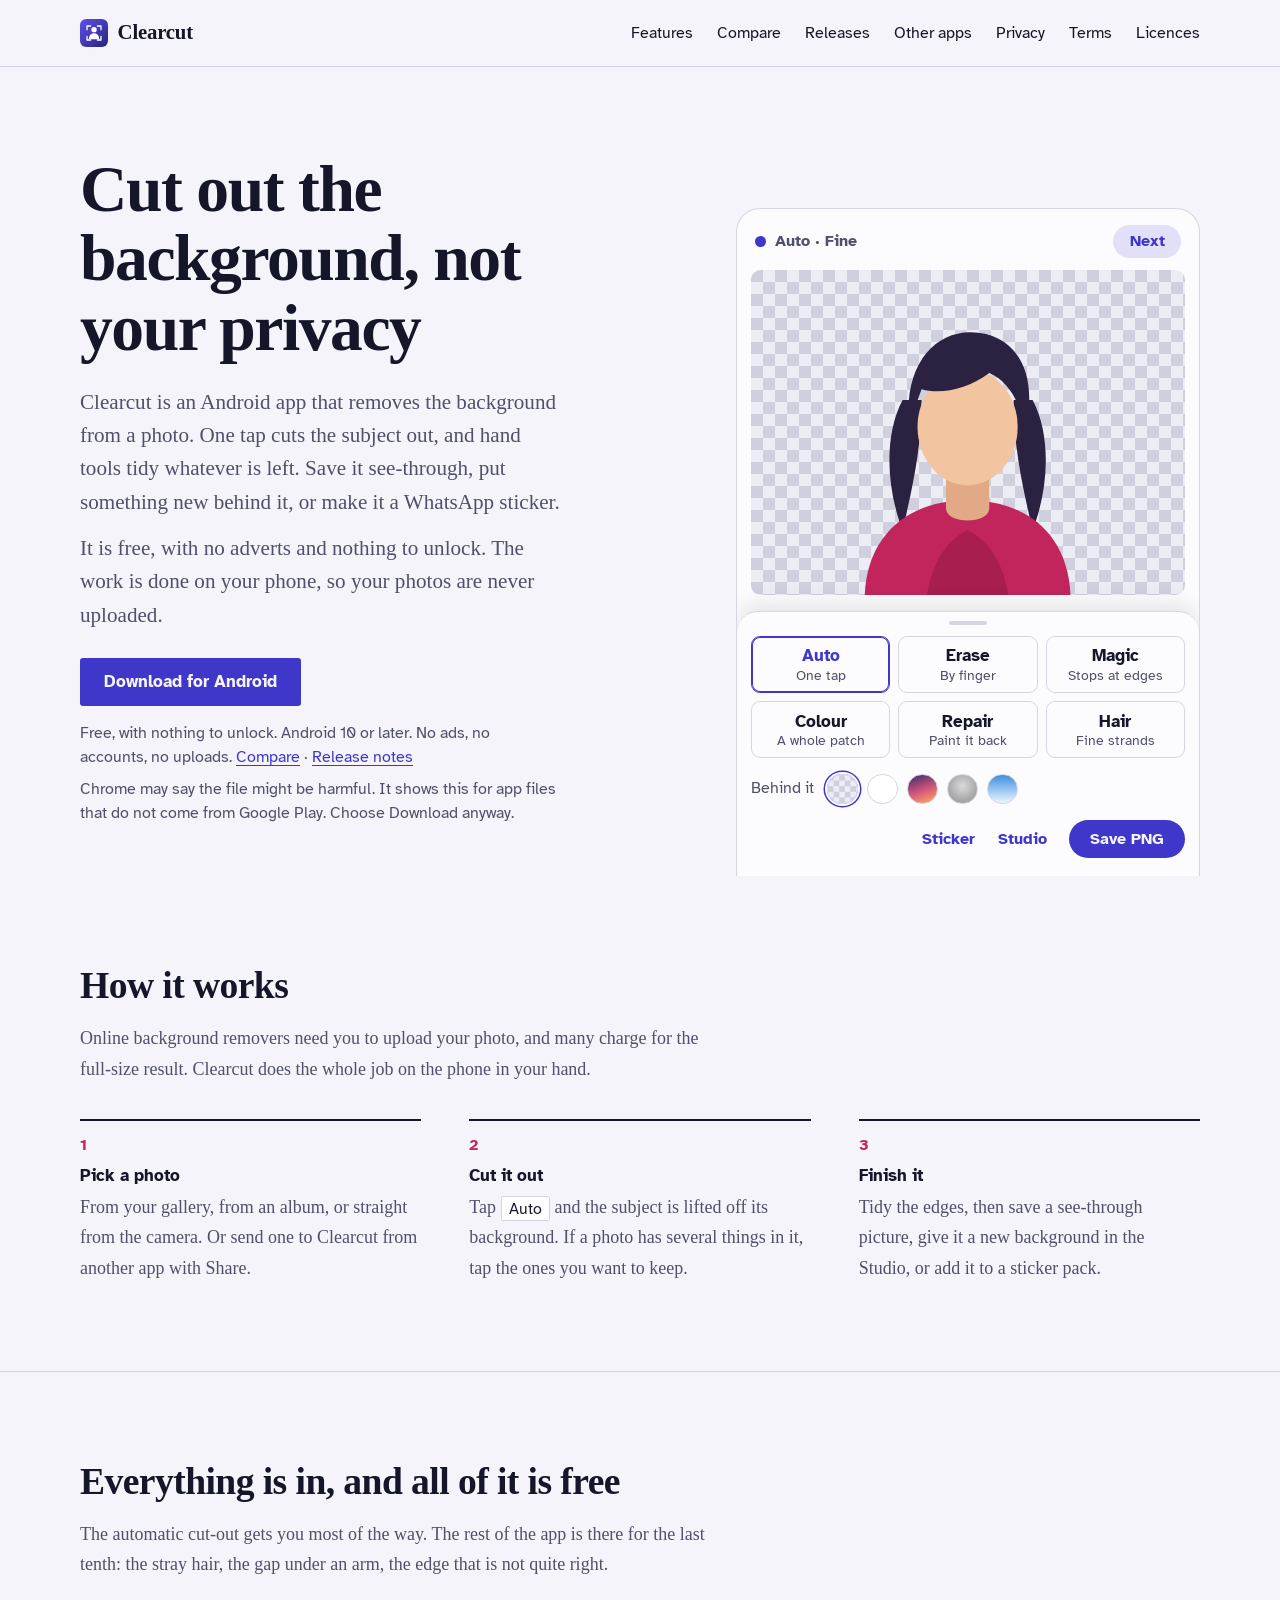
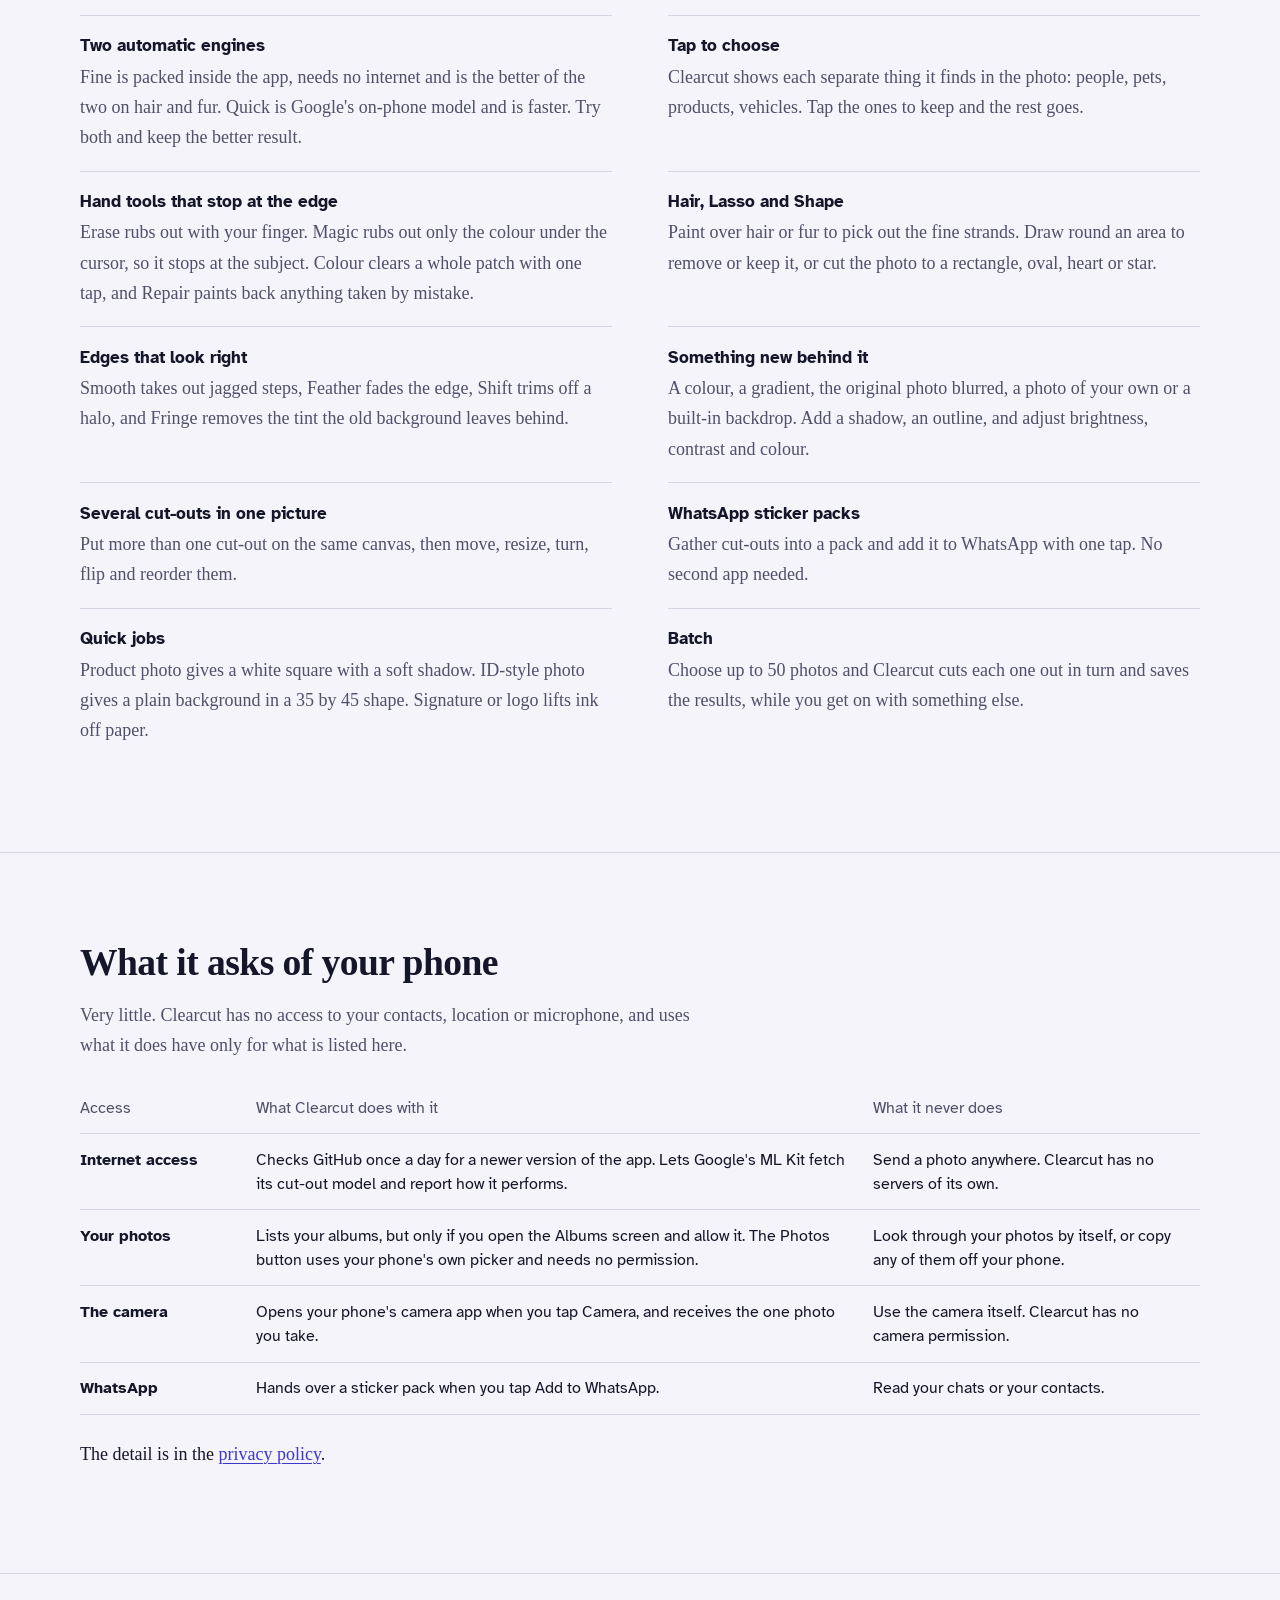
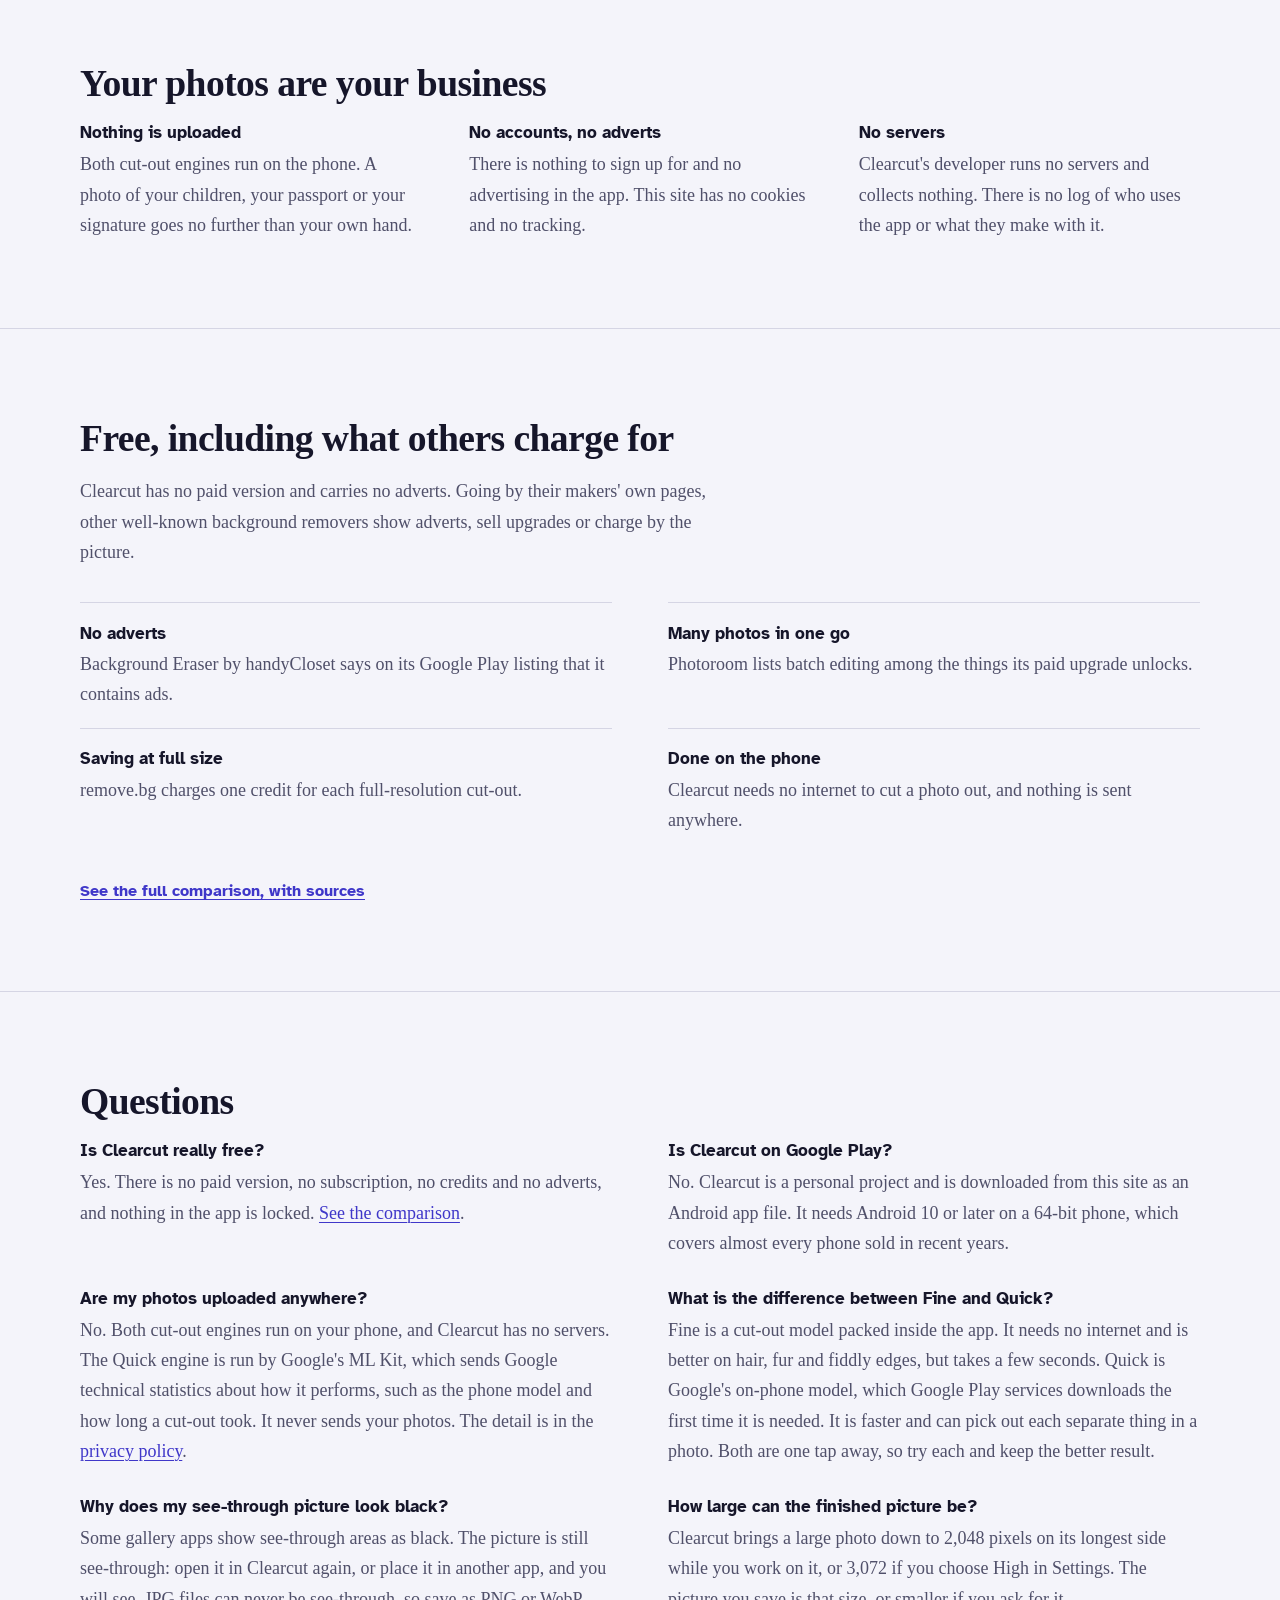
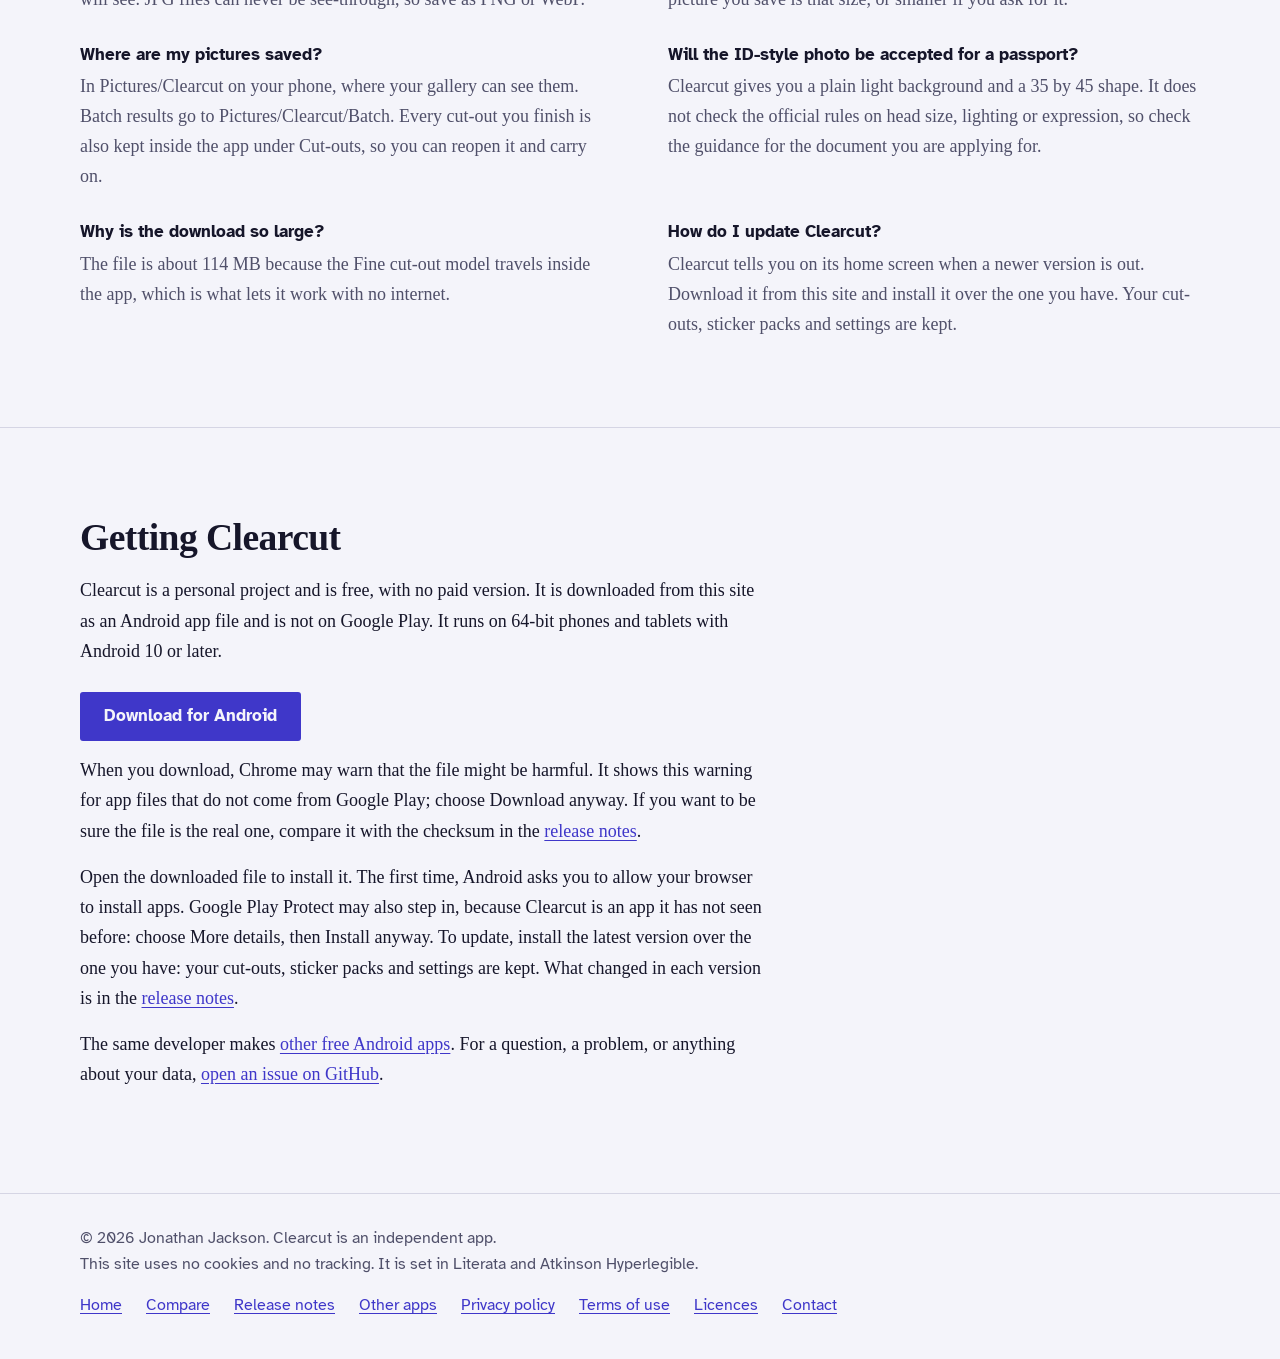
==== commit ba85df21: "Reword the How it works introduction" ====
--- a/index.html
+++ b/index.html
@@ -55,7 +55,7 @@
 <section id="how" aria-labelledby="how-h">
 <div class="wrap">
 <h2 id="how-h">How it works</h2>
-<p class="intro">Most background removers send your photo to a server and sell you the result. Clearcut does the whole job on the phone in your hand.</p>
+<p class="intro">Online background removers need you to upload your photo, and many charge for the full-size result. Clearcut does the whole job on the phone in your hand.</p>
 <ol class="steps">
 <li><h3>Pick a photo</h3><p>From your gallery, from an album, or straight from the camera. Or send one to Clearcut from another app with Share.</p></li>
 <li><h3>Cut it out</h3><p>Tap <span class="path">Auto</span> and the subject is lifted off its background. If a photo has several things in it, tap the ones you want to keep.</p></li>
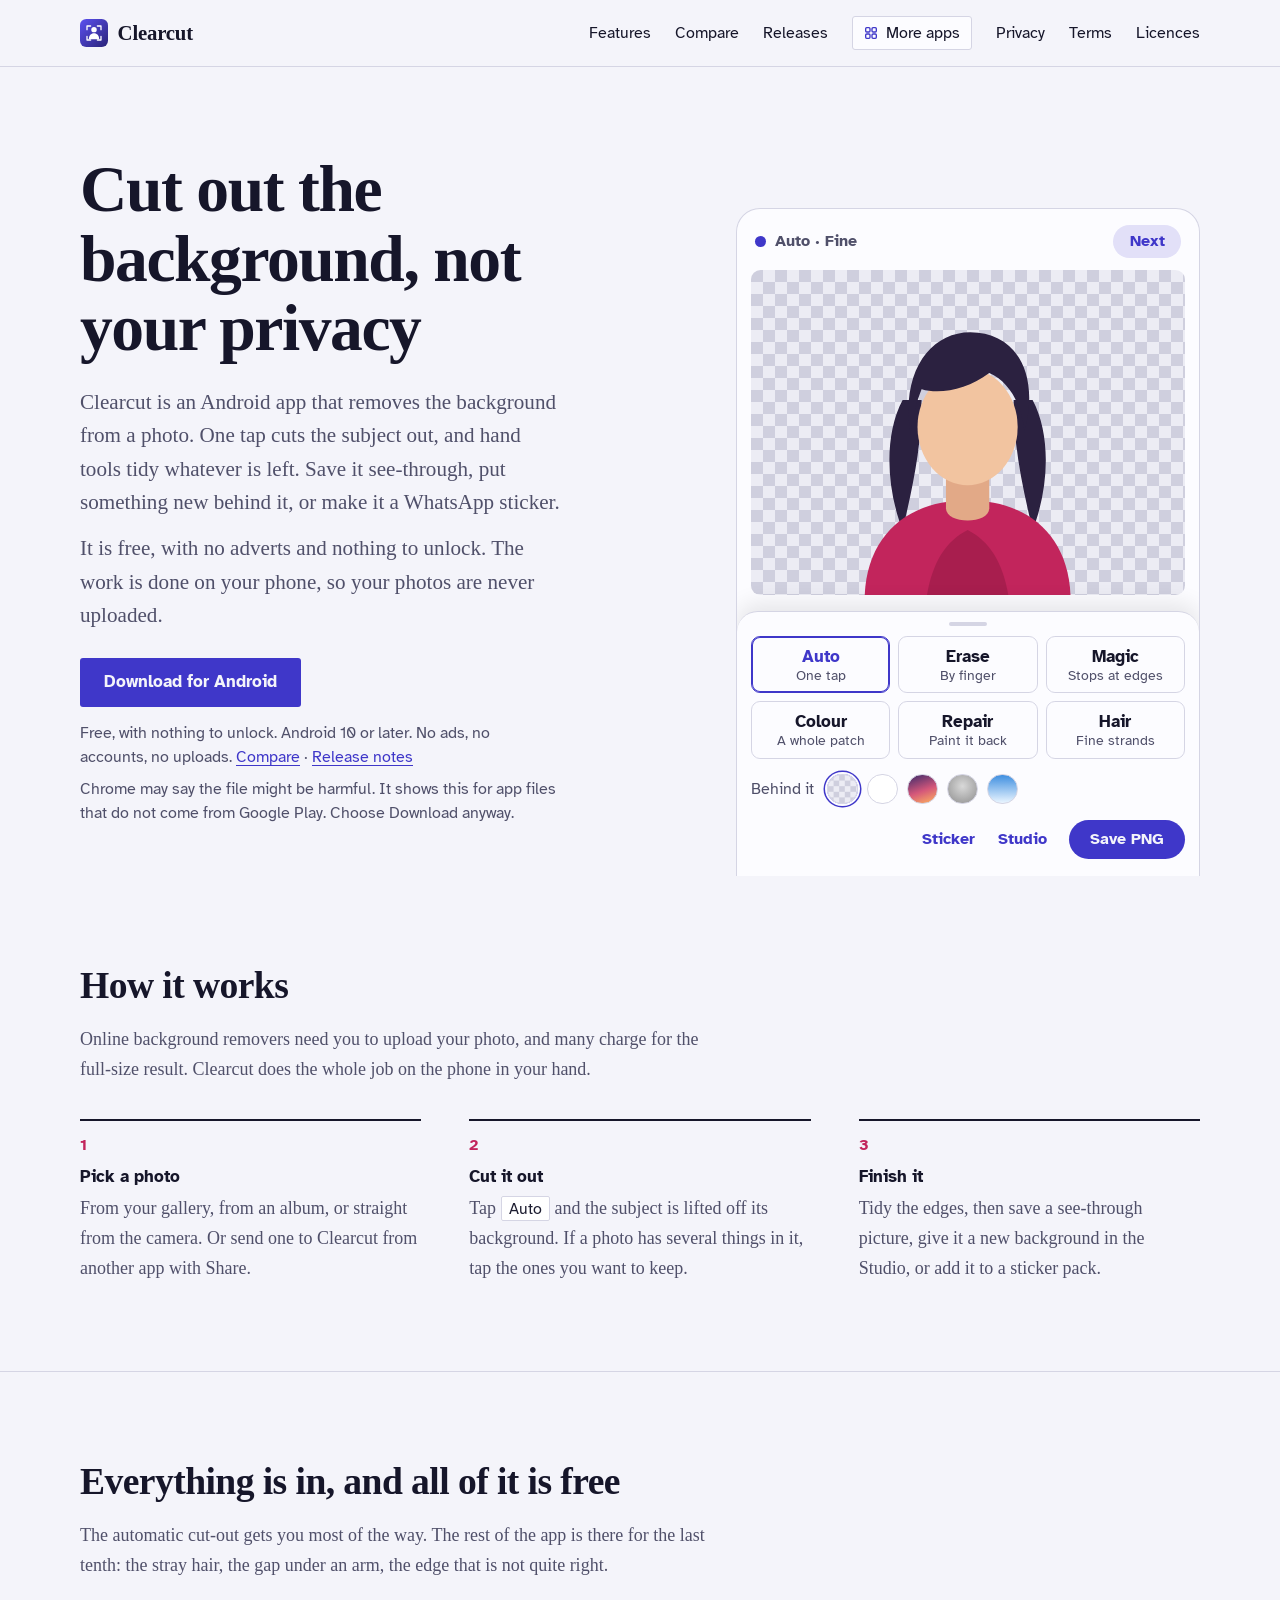
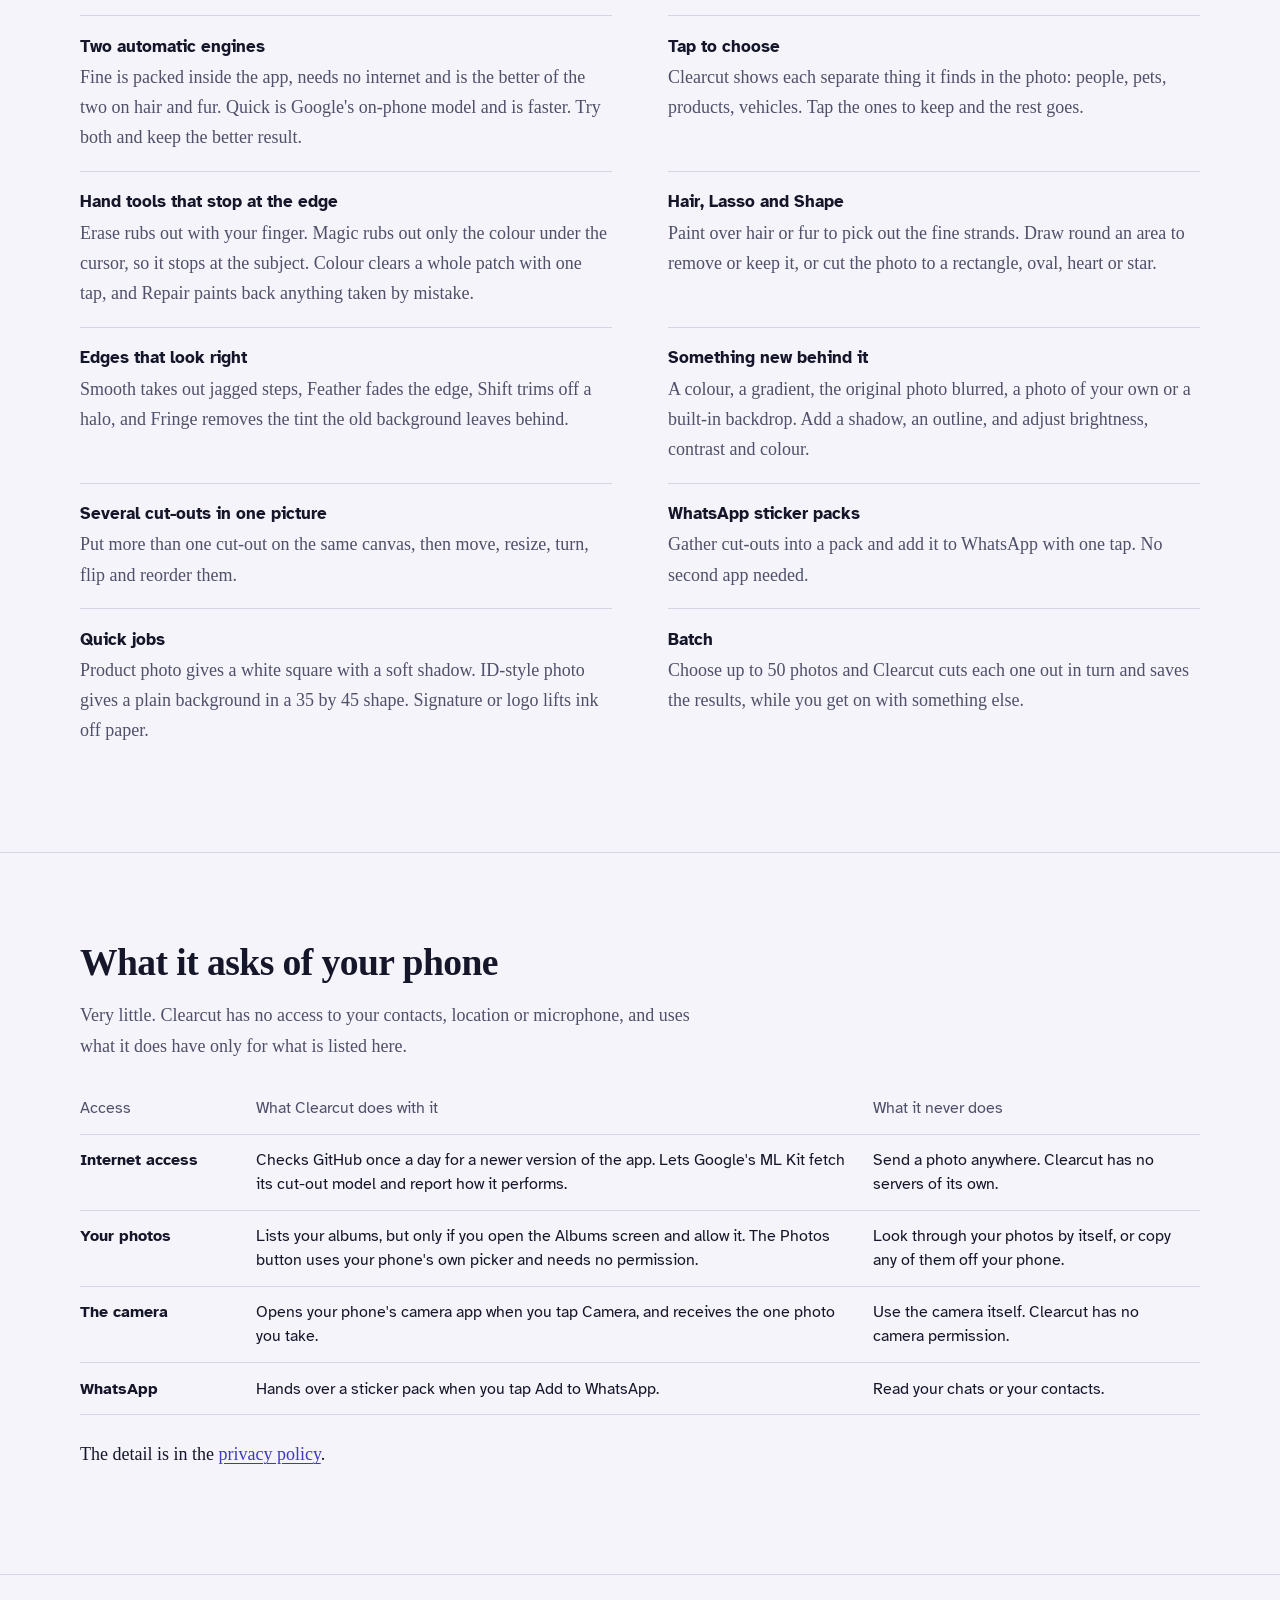
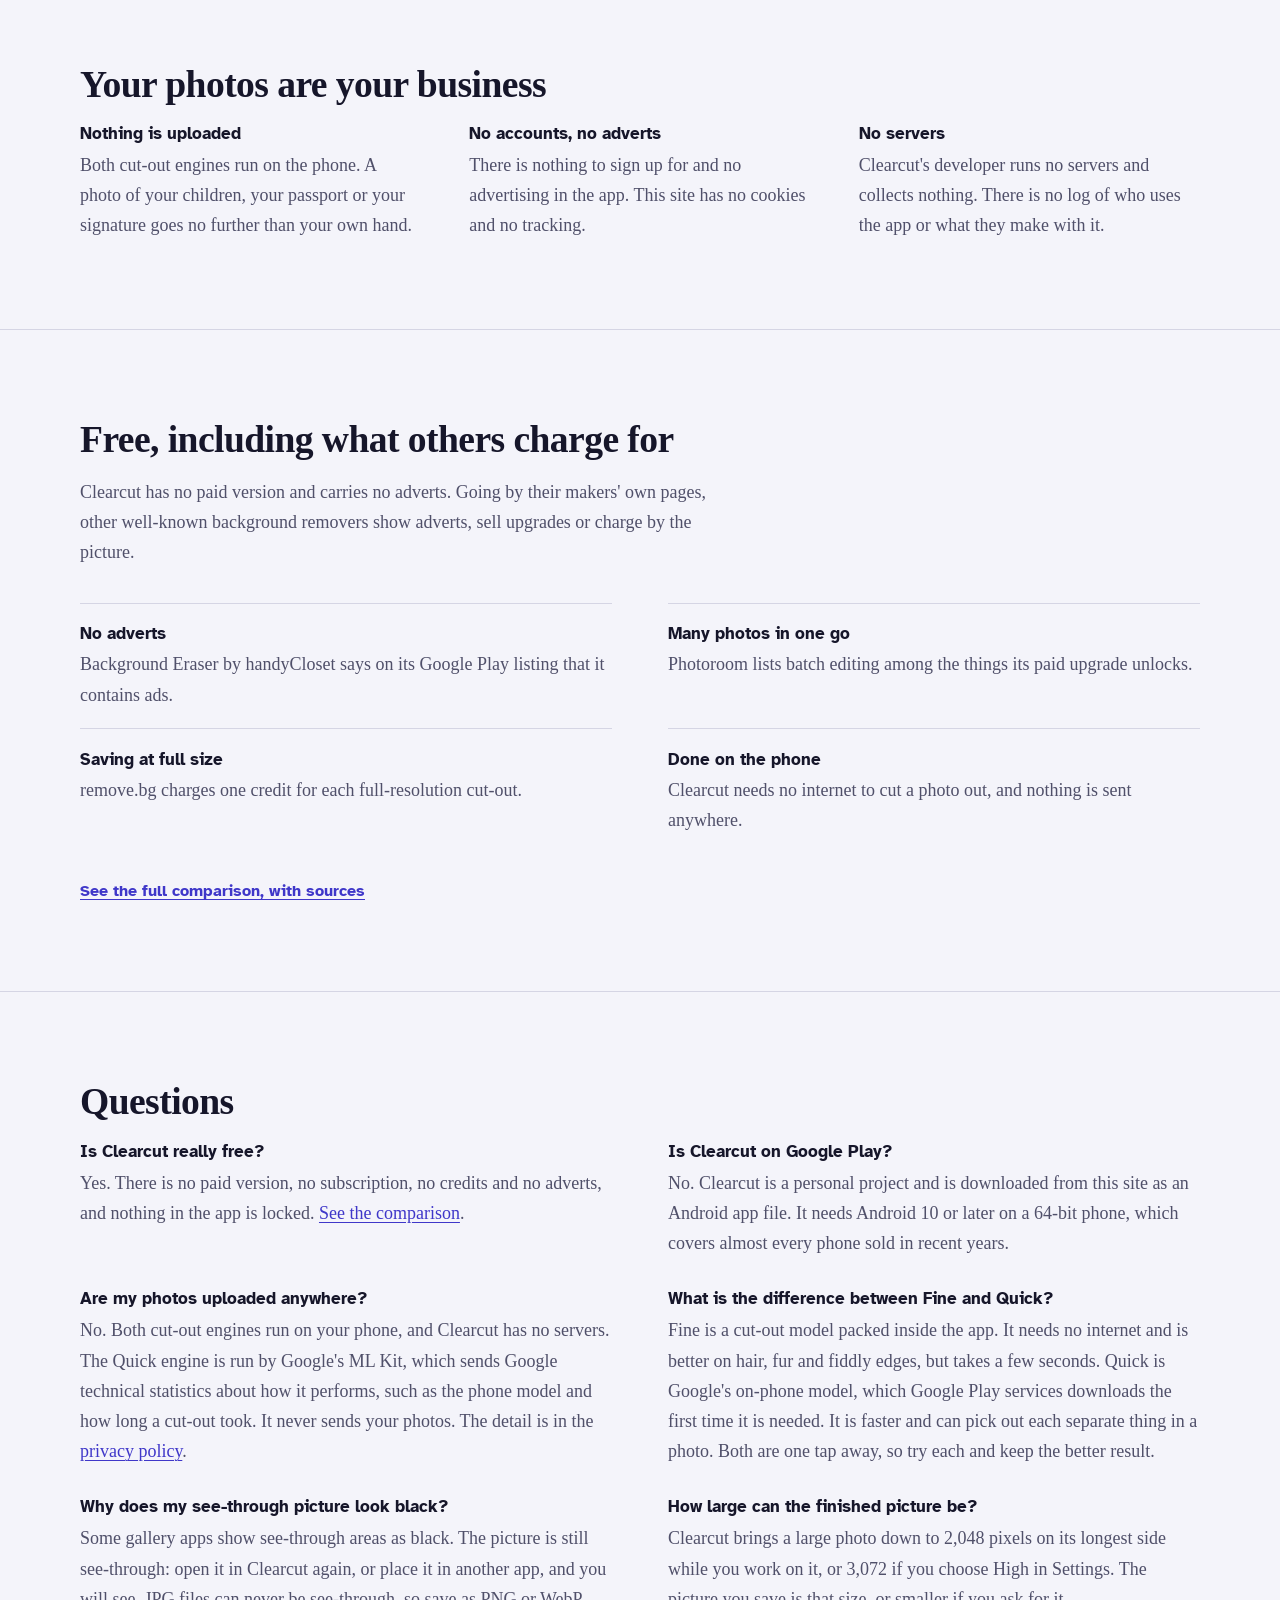
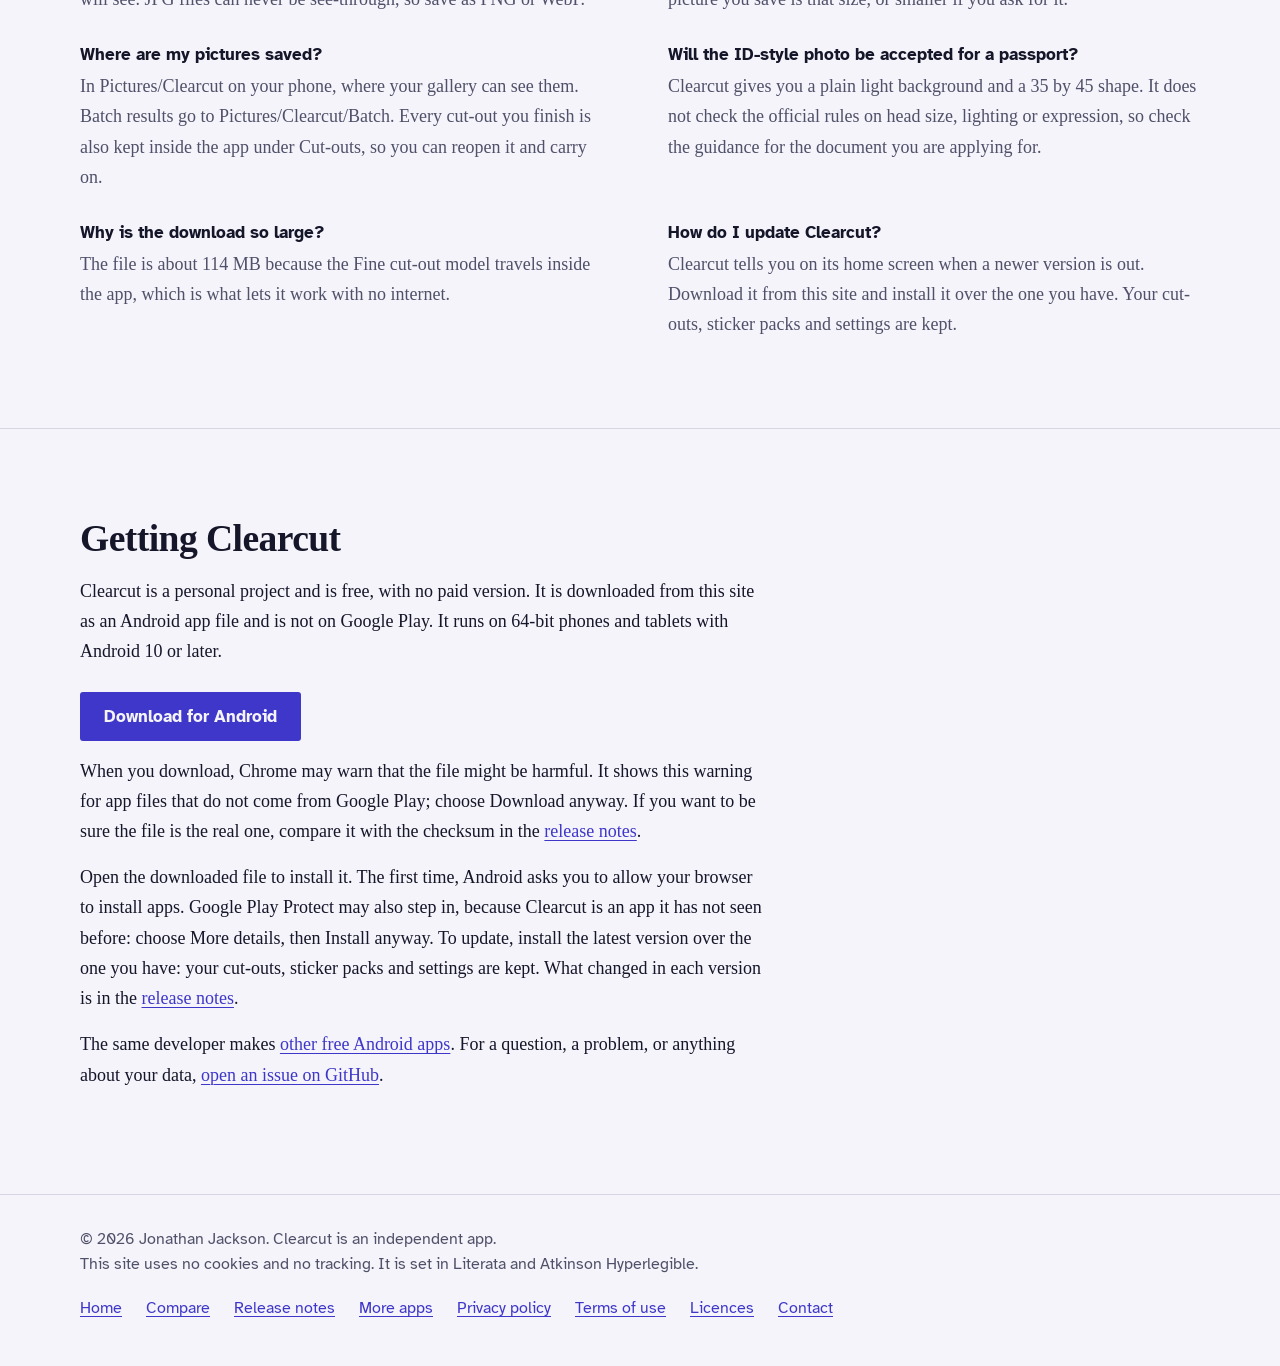
==== commit 00c4f723: "Rename Other apps to More apps and fix tables on phones The page has a new layout and now offers the" ====
--- a/index.html
+++ b/index.html
@@ -24,7 +24,7 @@
 <link rel="apple-touch-icon" href="assets/apple-touch-icon.png">
 <link rel="preload" href="assets/fonts/literata-latin-700-normal.woff2" as="font" type="font/woff2" crossorigin>
 <link rel="preload" href="assets/fonts/literata-latin-400-normal.woff2" as="font" type="font/woff2" crossorigin>
-<link rel="stylesheet" href="assets/site.css?v=1">
+<link rel="stylesheet" href="assets/site.css?v=2">
 <script type="application/ld+json">{"@context":"https://schema.org","@type":"SoftwareApplication","name":"Clearcut","url":"https://customgpter.github.io/clearcut/","description":"Clearcut is an Android app that removes the background from a photo. The cut-out is made on the phone, then saved see-through, placed on a new background or turned into a WhatsApp sticker.","applicationCategory":"MultimediaApplication","applicationSubCategory":"Photo background remover","operatingSystem":"Android 10 or later","softwareVersion":"1.1","downloadUrl":"https://github.com/CustomGPTer/clearcut/releases/latest/download/Clearcut.apk","releaseNotes":"https://customgpter.github.io/clearcut/releases.html","offers":{"@type":"Offer","price":"0","priceCurrency":"GBP"},"inLanguage":"en-GB","image":"https://customgpter.github.io/clearcut/assets/og.png","featureList":["Automatic cut-out with two on-phone engines","Tap to choose which subjects to keep","Erase, Magic, Colour, Repair, Hair, Lasso and Shape tools","Edge finishing: smooth, feather, shift and fringe removal","New backgrounds: colour, gradient, blurred original, your own photo and built-in backdrops","Shadow, outline and colour adjustment","Several cut-outs combined on one canvas","WhatsApp sticker packs","Product photo, ID-style photo, signature and batch presets","PNG, WebP and JPG saving"],"author":{"@type":"Person","name":"Jonathan Jackson"}}</script>
 <script type="application/ld+json">{"@context":"https://schema.org","@type":"WebSite","name":"Clearcut","url":"https://customgpter.github.io/clearcut/","inLanguage":"en-GB"}</script>
 <script type="application/ld+json">{"@context":"https://schema.org","@type":"FAQPage","mainEntity":[{"@type":"Question","name":"Is Clearcut really free?","acceptedAnswer":{"@type":"Answer","text":"Yes. There is no paid version, no subscription, no credits and no adverts, and nothing in the app is locked."}},{"@type":"Question","name":"Is Clearcut on Google Play?","acceptedAnswer":{"@type":"Answer","text":"No. Clearcut is a personal project and is downloaded from this site as an Android app file. It needs Android 10 or later on a 64-bit phone, which covers almost every phone sold in recent years."}},{"@type":"Question","name":"Are my photos uploaded anywhere?","acceptedAnswer":{"@type":"Answer","text":"No. Both cut-out engines run on your phone, and Clearcut has no servers. The Quick engine is run by Google's ML Kit, which sends Google technical statistics about how it performs, such as the phone model and how long a cut-out took. It never sends your photos."}},{"@type":"Question","name":"What is the difference between Fine and Quick?","acceptedAnswer":{"@type":"Answer","text":"Fine is a cut-out model packed inside the app. It needs no internet and is better on hair, fur and fiddly edges, but takes a few seconds. Quick is Google's on-phone model, which Google Play services downloads the first time it is needed. It is faster and can pick out each separate thing in a photo. Both are one tap away, so try each and keep the better result."}},{"@type":"Question","name":"Why does my see-through picture look black?","acceptedAnswer":{"@type":"Answer","text":"Some gallery apps show see-through areas as black. The picture is still see-through: open it in Clearcut again, or place it in another app, and you will see. JPG files can never be see-through, so save as PNG or WebP."}},{"@type":"Question","name":"How large can the finished picture be?","acceptedAnswer":{"@type":"Answer","text":"Clearcut brings a large photo down to 2,048 pixels on its longest side while you work on it, or 3,072 if you choose High in Settings. The picture you save is that size, or smaller if you ask for it."}},{"@type":"Question","name":"Where are my pictures saved?","acceptedAnswer":{"@type":"Answer","text":"In Pictures/Clearcut on your phone, where your gallery can see them. Batch results go to Pictures/Clearcut/Batch. Every cut-out you finish is also kept inside the app under Cut-outs, so you can reopen it and carry on."}},{"@type":"Question","name":"Will the ID-style photo be accepted for a passport?","acceptedAnswer":{"@type":"Answer","text":"Clearcut gives you a plain light background and a 35 by 45 shape. It does not check the official rules on head size, lighting or expression, so check the guidance for the document you are applying for."}},{"@type":"Question","name":"Why is the download so large?","acceptedAnswer":{"@type":"Answer","text":"The file is about 114 MB because the Fine cut-out model travels inside the app, which is what lets it work with no internet."}},{"@type":"Question","name":"How do I update Clearcut?","acceptedAnswer":{"@type":"Answer","text":"Clearcut tells you on its home screen when a newer version is out. Download it from this site and install it over the one you have. Your cut-outs, sticker packs and settings are kept."}}]}</script>
@@ -34,7 +34,7 @@
 <header class="masthead">
 <div class="wrap">
 <a class="brand" href="./" aria-label="Clearcut home"><svg viewBox="0 0 108 108" aria-hidden="true"><defs><linearGradient id="cc" x1="0" y1="0" x2="1" y2="1"><stop offset="0" stop-color="#5b50f0"/><stop offset="1" stop-color="#2a2378"/></linearGradient></defs><rect width="108" height="108" rx="24" fill="url(#cc)"/><circle cx="54" cy="41" r="10.5" fill="#fff"/><path d="M34 78c0-14.5 8.5-23 20-23s20 8.5 20 23z" fill="#fff"/><path d="M27 41V27h14M67 27h14v14M27 67v14h14M67 81h14V67" fill="none" stroke="#fff" stroke-width="5" stroke-linecap="round" stroke-linejoin="round"/></svg><span>Clearcut</span></a>
-<nav aria-label="Main"><ul><li><a href="./#features">Features</a></li><li><a href="compare.html">Compare</a></li><li><a href="releases.html">Releases</a></li><li><a href="other-apps.html">Other apps</a></li><li><a href="privacy.html">Privacy</a></li><li><a href="terms.html">Terms</a></li><li><a href="licences.html">Licences</a></li></ul></nav>
+<nav aria-label="Main"><ul><li><a href="./#features">Features</a></li><li><a href="compare.html">Compare</a></li><li><a href="releases.html">Releases</a></li><li><a class="more-apps" href="more-apps.html"><svg viewBox="0 0 24 24" aria-hidden="true"><rect x="4" y="4" width="6.5" height="6.5" rx="1.6"/><rect x="13.5" y="4" width="6.5" height="6.5" rx="1.6"/><rect x="4" y="13.5" width="6.5" height="6.5" rx="1.6"/><rect x="13.5" y="13.5" width="6.5" height="6.5" rx="1.6"/></svg>More apps</a></li><li><a href="privacy.html">Privacy</a></li><li><a href="terms.html">Terms</a></li><li><a href="licences.html">Licences</a></li></ul></nav>
 </div>
 </header>
 <main id="main">
@@ -143,7 +143,7 @@
 <p class="get"><a class="button" href="https://github.com/CustomGPTer/clearcut/releases/latest/download/Clearcut.apk">Download for Android</a></p>
 <p>When you download, Chrome may warn that the file might be harmful. It shows this warning for app files that do not come from Google Play; choose Download anyway. If you want to be sure the file is the real one, compare it with the checksum in the <a href="releases.html#checking">release notes</a>.</p>
 <p>Open the downloaded file to install it. The first time, Android asks you to allow your browser to install apps. Google Play Protect may also step in, because Clearcut is an app it has not seen before: choose More details, then Install anyway. To update, install the latest version over the one you have: your cut-outs, sticker packs and settings are kept. What changed in each version is in the <a href="releases.html">release notes</a>.</p>
-<p>The same developer makes <a href="other-apps.html">other free Android apps</a>. For a question, a problem, or anything about your data, <a href="https://github.com/CustomGPTer/clearcut/issues">open an issue on GitHub</a>.</p>
+<p>The same developer makes <a href="more-apps.html">other free Android apps</a>. For a question, a problem, or anything about your data, <a href="https://github.com/CustomGPTer/clearcut/issues">open an issue on GitHub</a>.</p>
 </div></div>
 </section>
 </main>
@@ -157,7 +157,7 @@
 <li><a href="./">Home</a></li>
 <li><a href="compare.html">Compare</a></li>
 <li><a href="releases.html">Release notes</a></li>
-<li><a href="other-apps.html">Other apps</a></li>
+<li><a href="more-apps.html">More apps</a></li>
 <li><a href="privacy.html">Privacy policy</a></li>
 <li><a href="terms.html">Terms of use</a></li>
 <li><a href="licences.html">Licences</a></li>
--- a/assets/site.css
+++ b/assets/site.css
@@ -162,7 +162,7 @@
 .kinds td{font-weight:400;min-width:9.5rem}
 .cmp .app{display:none}
 .key{font:400 .95rem/1.55 var(--sans);color:var(--soft);margin:0 0 .6rem}
-@media (max-width:46rem){
+@media (max-width:54rem){
   .cmp{min-width:0}
   .cmp thead{position:absolute;width:1px;height:1px;overflow:hidden;clip-path:inset(50%)}
   .cmp tbody,.cmp tr,.cmp th,.cmp td{display:block}
@@ -207,3 +207,38 @@
 .colophon ul{display:flex;flex-wrap:wrap;gap:.3rem 1.5rem;list-style:none;margin:0;padding:0}
 .colophon p{margin:0}
 .after-table{margin-top:1.5rem}
+
+/* ---------- more apps, and fixes for phones */
+.masthead nav ul{align-items:center}
+.masthead nav a.more-apps{display:inline-flex;align-items:center;gap:.45rem;border:1px solid var(--rule);border-radius:3px;background:var(--sheet);padding:.3rem .7rem .3rem .6rem}
+.masthead nav a.more-apps svg{width:1em;height:1em;flex:none;fill:none;stroke:var(--key);stroke-width:2;stroke-linecap:round;stroke-linejoin:round}
+.masthead nav a.more-apps:hover,.masthead nav a.more-apps[aria-current="page"]{text-decoration:none;border-color:var(--key)}
+/* On a phone the legal pages are reached from the foot of the page, which keeps the header to one line. */
+@media (max-width:40rem){.masthead nav ul{gap:.25rem .75rem;font-size:.95rem}.masthead nav a.more-apps{padding:.28rem .6rem .28rem .5rem;gap:.38rem}.masthead nav li:nth-last-child(-n+3){display:none}}
+@media (max-width:23.5rem){.masthead nav ul{gap:.25rem .65rem}.masthead nav a.more-apps svg{display:none}.masthead nav a.more-apps{padding-inline:.6rem}}
+.doc .mapps{list-style:none;margin:2.4rem 0 0;padding:0;display:grid;gap:1.4rem}
+@media (min-width:50rem){.doc .mapps{grid-template-columns:repeat(2,minmax(0,1fr))}}
+.doc .mapp{margin:0;display:flex;flex-direction:column;background:var(--sheet);border:1px solid var(--rule);border-radius:6px;overflow:hidden}
+.mapp-cover{position:relative;height:6.5rem;background:linear-gradient(135deg,var(--b),var(--b2));overflow:hidden}
+.mapp-cover svg{position:absolute;right:-1.2rem;top:-1.6rem;width:11rem;height:11rem;max-width:none;opacity:.22}
+.mapp-body{display:flex;flex-direction:column;flex:1;padding:0 1.5rem 1.4rem}
+.mapp-icon{width:4.25rem;height:4.25rem;border-radius:1rem;margin-top:-2.1rem;position:relative;box-shadow:0 0 0 4px var(--sheet)}
+.doc .mapp h2{font-size:1.6rem;margin:.9rem 0 .1rem}
+.mapp-kind{font:400 1rem/1.4 var(--sans);color:var(--soft);margin:0 0 .8rem}
+.mapp-say{color:var(--soft);margin:0 0 1.2rem}
+.mapp-go{display:flex;flex-wrap:wrap;align-items:center;gap:.7rem 1.4rem;margin:auto 0 0;font:700 1rem/1.4 var(--sans)}
+.mapp-go .button{font-size:1rem;padding:.75rem 1.15rem}
+.mapp-needs{font:400 .92rem/1.5 var(--sans);color:var(--soft);margin:.9rem 0 0}
+.doc .mapps + .measure h2{margin-top:3.2rem}
+.doc a{overflow-wrap:anywhere}
+.colophon li a{display:inline-block;padding-block:.2rem}
+/* On a phone a table becomes a stack: the row's name, then its cells side by side. */
+@media (max-width:40rem){
+  table:not(.cmp),table:not(.cmp) thead,table:not(.cmp) tbody{display:block}
+  table:not(.cmp) tr{display:flex;flex-wrap:wrap;gap:.3rem 1.1rem;padding:.9rem 0;border-top:1px solid var(--rule)}
+  table:not(.cmp) thead tr{border-top:0;padding-top:0}
+  table:not(.cmp) tbody tr:last-child{border-bottom:1px solid var(--rule)}
+  table:not(.cmp) th,table:not(.cmp) td{display:block;border:0;padding:0;flex:1 1 0;min-width:0;overflow-wrap:break-word}
+  table:not(.cmp) tr>:first-child{flex:0 0 100%;min-width:0}
+}
+/* ---------- end of more apps, and fixes for phones */
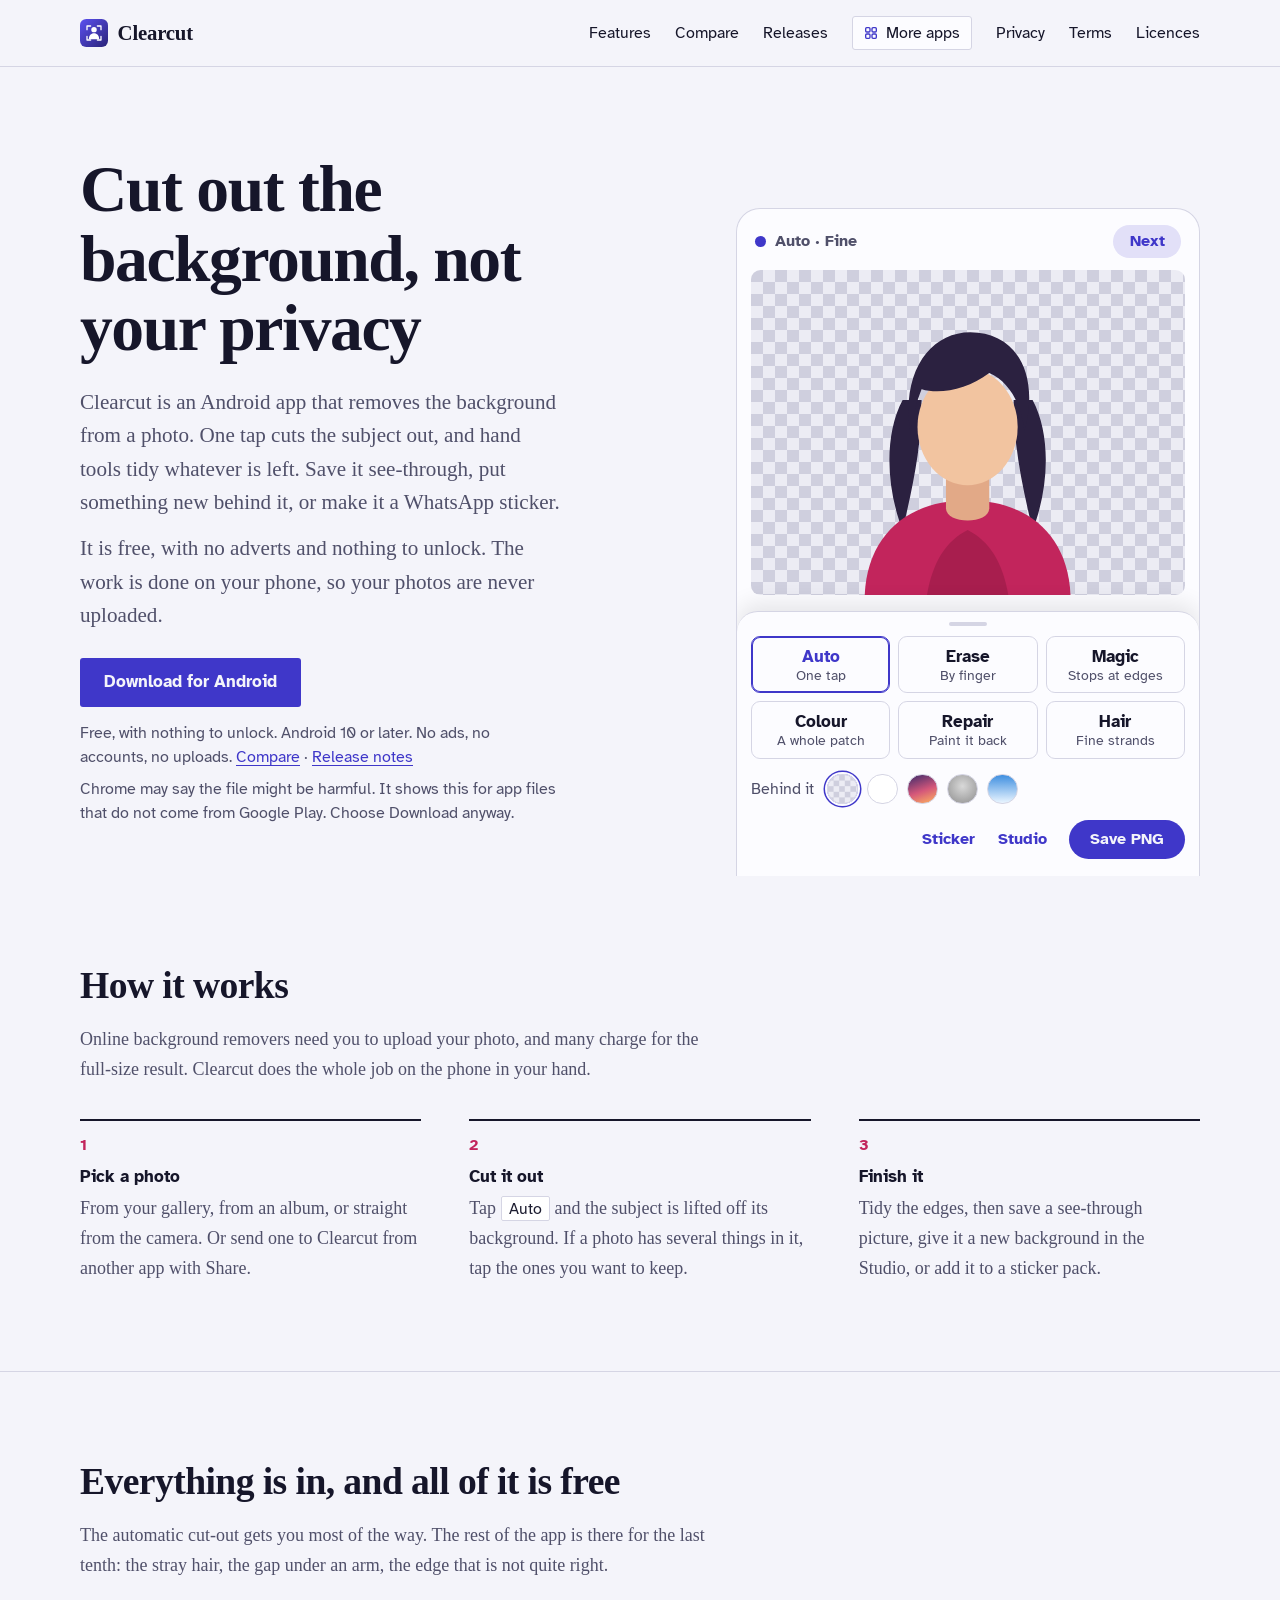
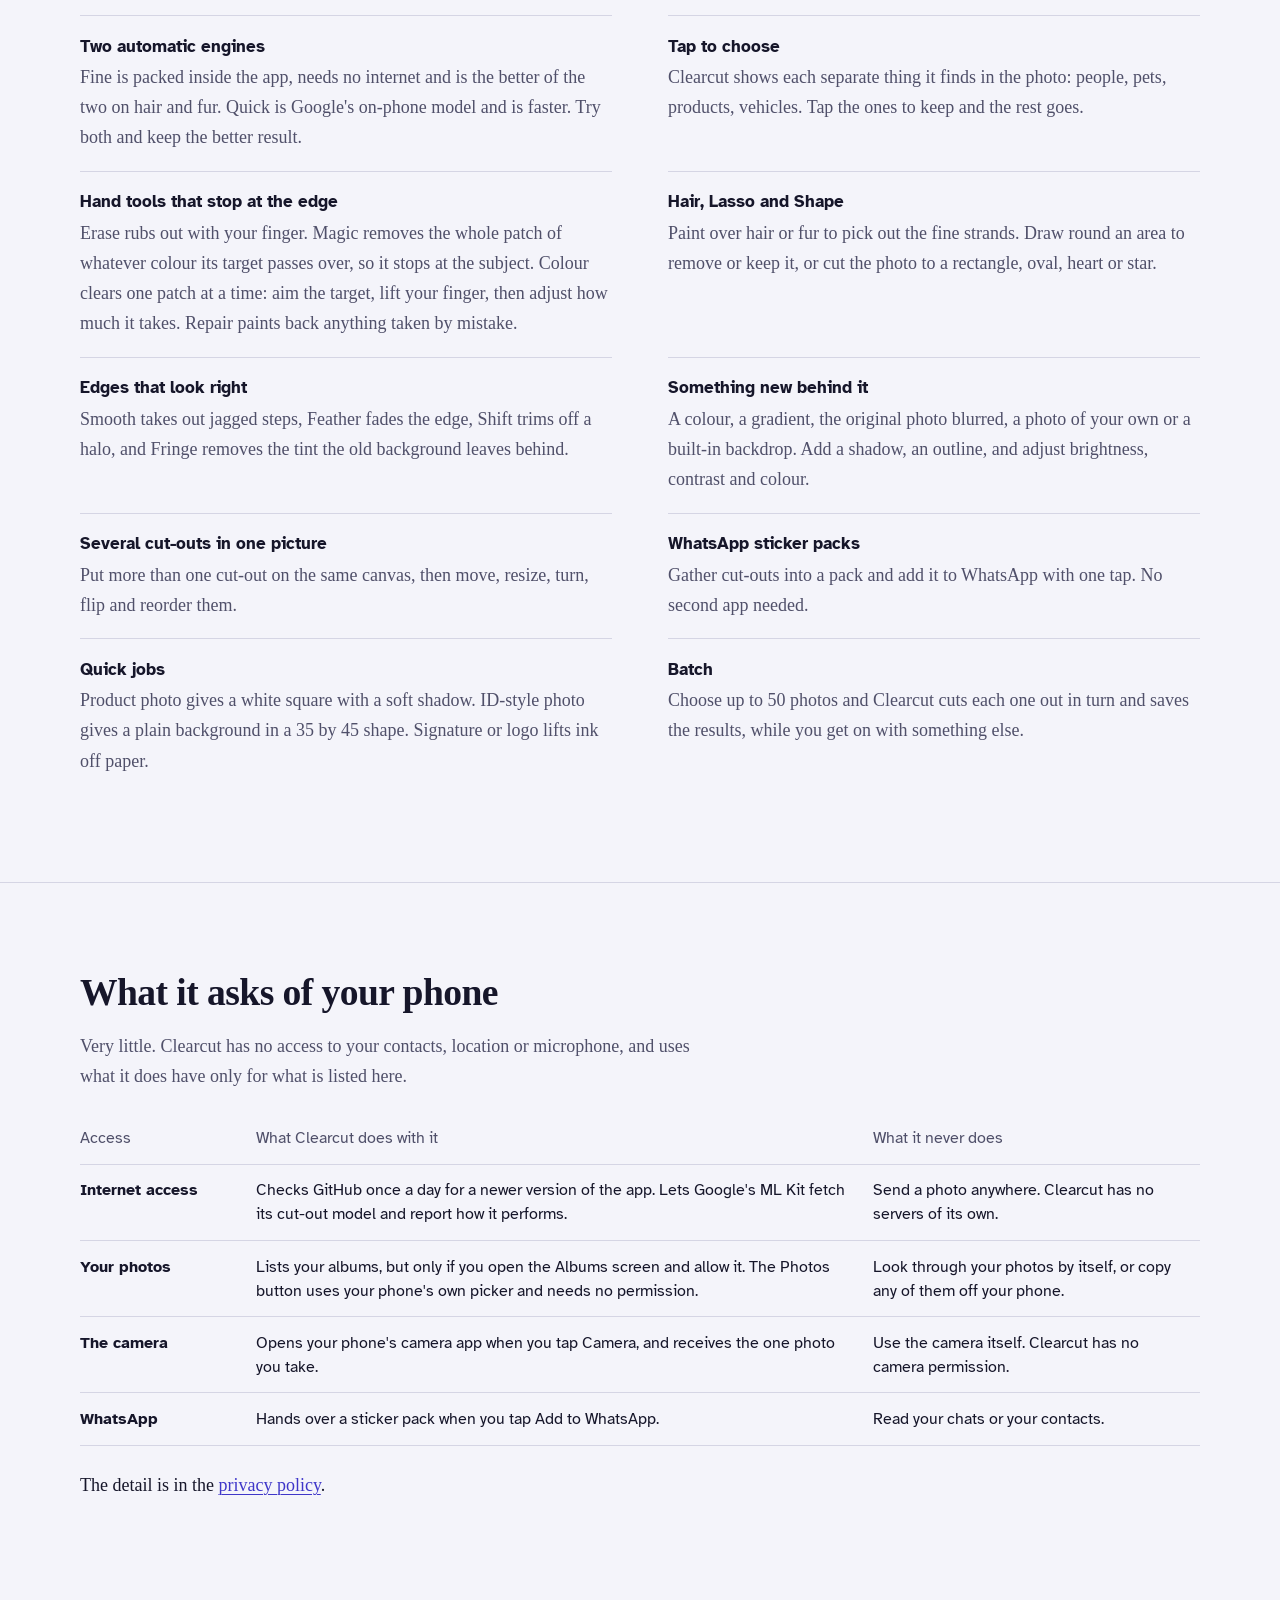
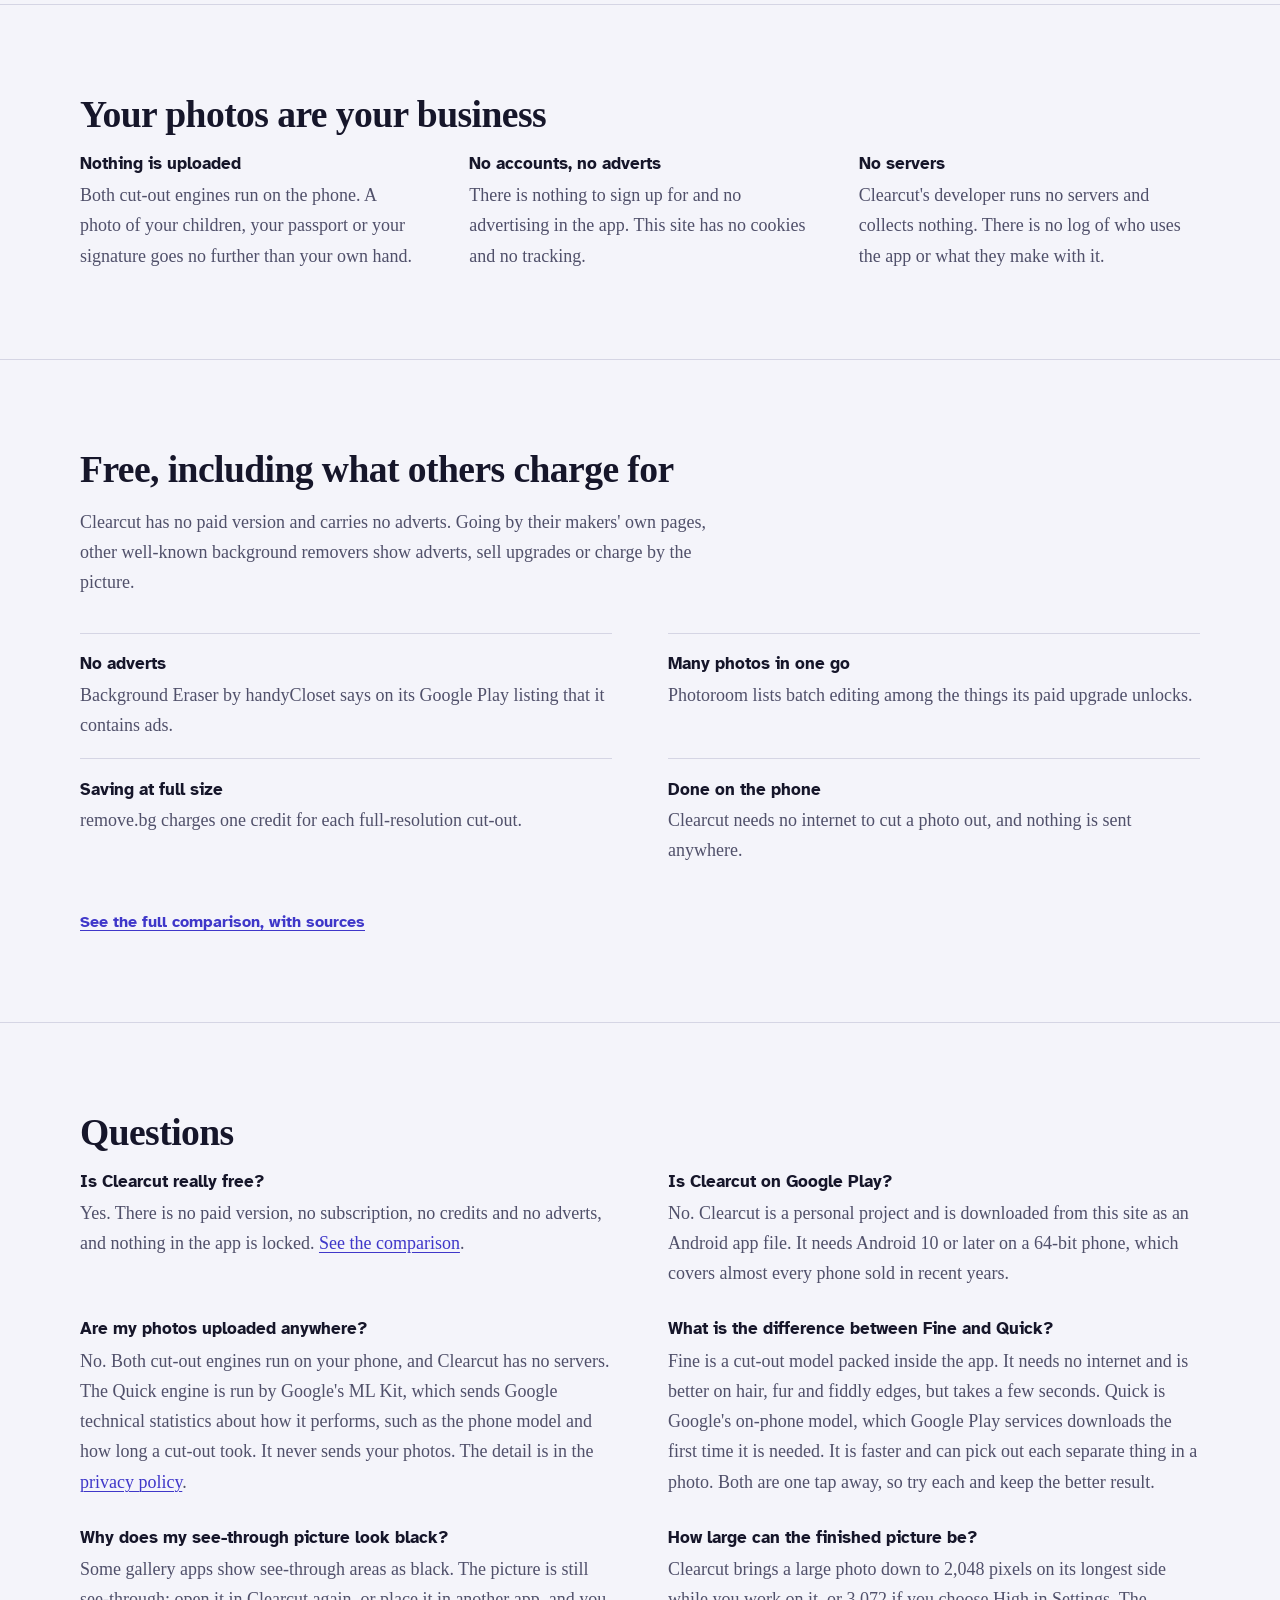
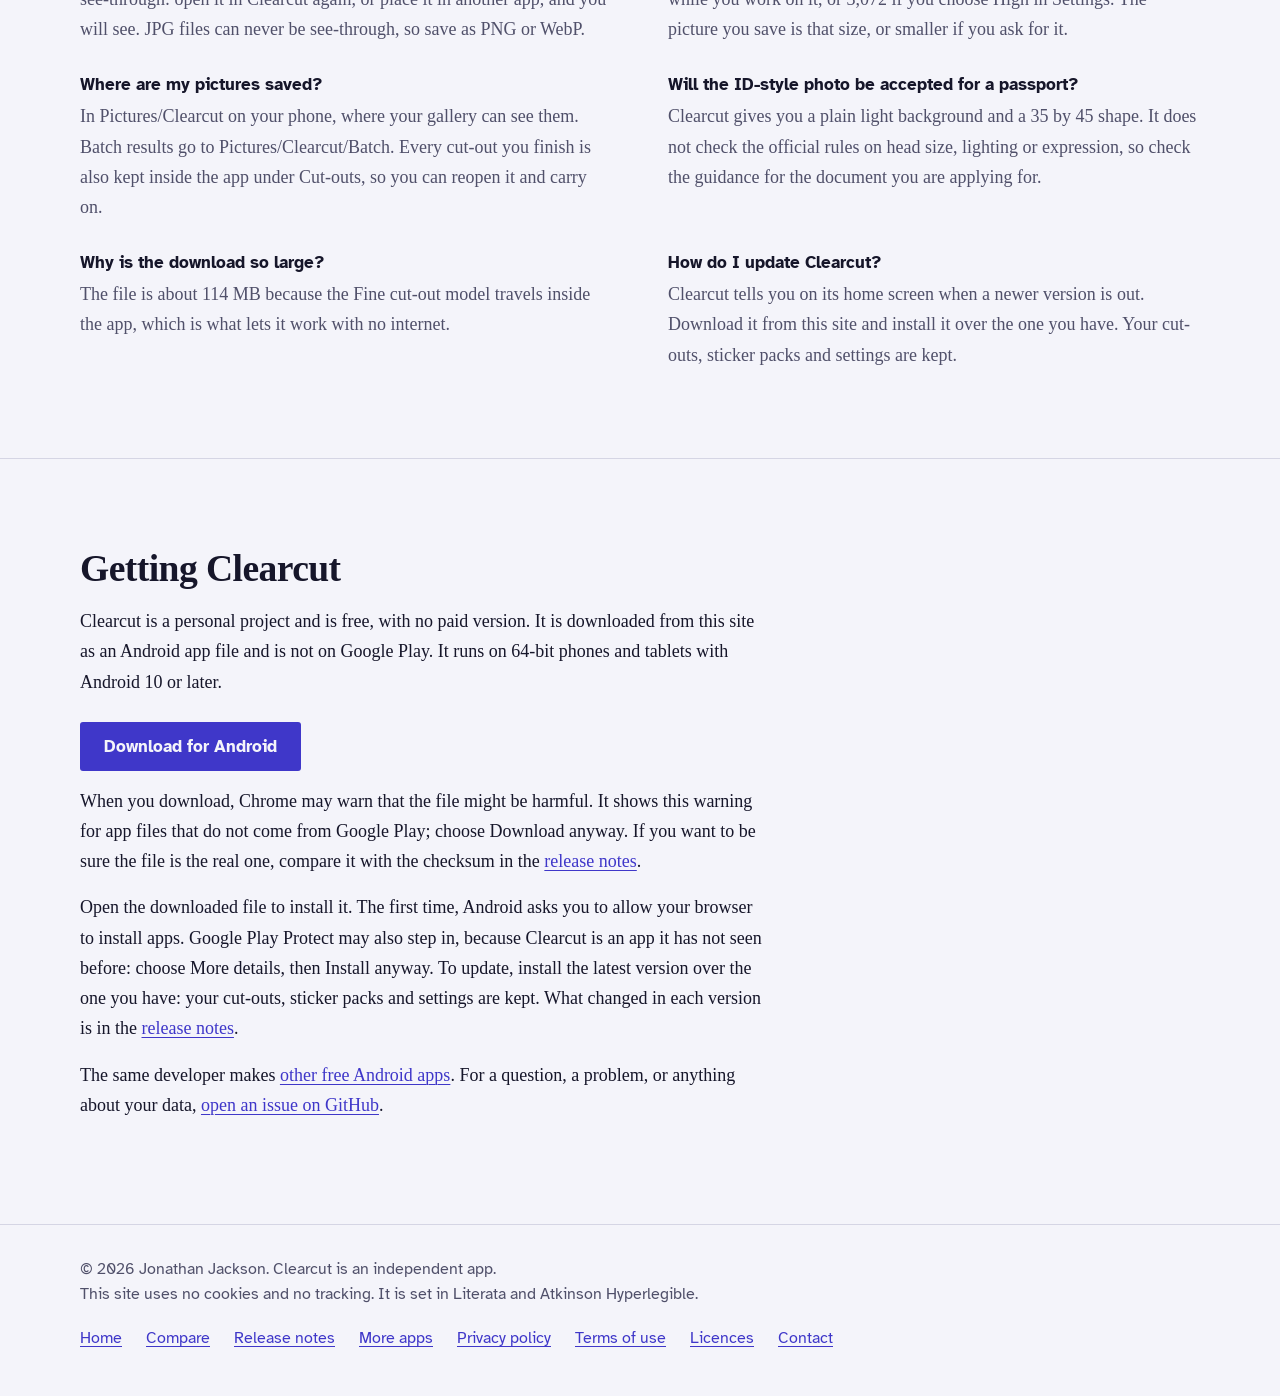
==== commit 67a86c0f: "Update the site for version 1.3" ====
--- a/index.html
+++ b/index.html
@@ -25,7 +25,7 @@
 <link rel="preload" href="assets/fonts/literata-latin-700-normal.woff2" as="font" type="font/woff2" crossorigin>
 <link rel="preload" href="assets/fonts/literata-latin-400-normal.woff2" as="font" type="font/woff2" crossorigin>
 <link rel="stylesheet" href="assets/site.css?v=2">
-<script type="application/ld+json">{"@context":"https://schema.org","@type":"SoftwareApplication","name":"Clearcut","url":"https://customgpter.github.io/clearcut/","description":"Clearcut is an Android app that removes the background from a photo. The cut-out is made on the phone, then saved see-through, placed on a new background or turned into a WhatsApp sticker.","applicationCategory":"MultimediaApplication","applicationSubCategory":"Photo background remover","operatingSystem":"Android 10 or later","softwareVersion":"1.1","downloadUrl":"https://github.com/CustomGPTer/clearcut/releases/latest/download/Clearcut.apk","releaseNotes":"https://customgpter.github.io/clearcut/releases.html","offers":{"@type":"Offer","price":"0","priceCurrency":"GBP"},"inLanguage":"en-GB","image":"https://customgpter.github.io/clearcut/assets/og.png","featureList":["Automatic cut-out with two on-phone engines","Tap to choose which subjects to keep","Erase, Magic, Colour, Repair, Hair, Lasso and Shape tools","Edge finishing: smooth, feather, shift and fringe removal","New backgrounds: colour, gradient, blurred original, your own photo and built-in backdrops","Shadow, outline and colour adjustment","Several cut-outs combined on one canvas","WhatsApp sticker packs","Product photo, ID-style photo, signature and batch presets","PNG, WebP and JPG saving"],"author":{"@type":"Person","name":"Jonathan Jackson"}}</script>
+<script type="application/ld+json">{"@context":"https://schema.org","@type":"SoftwareApplication","name":"Clearcut","url":"https://customgpter.github.io/clearcut/","description":"Clearcut is an Android app that removes the background from a photo. The cut-out is made on the phone, then saved see-through, placed on a new background or turned into a WhatsApp sticker.","applicationCategory":"MultimediaApplication","applicationSubCategory":"Photo background remover","operatingSystem":"Android 10 or later","softwareVersion":"1.3","downloadUrl":"https://github.com/CustomGPTer/clearcut/releases/latest/download/Clearcut.apk","releaseNotes":"https://customgpter.github.io/clearcut/releases.html","offers":{"@type":"Offer","price":"0","priceCurrency":"GBP"},"inLanguage":"en-GB","image":"https://customgpter.github.io/clearcut/assets/og.png","featureList":["Automatic cut-out with two on-phone engines","Tap to choose which subjects to keep","Erase, Magic, Colour, Repair, Hair, Lasso and Shape tools","Edge finishing: smooth, feather, shift and fringe removal","New backgrounds: colour, gradient, blurred original, your own photo and built-in backdrops","Shadow, outline and colour adjustment","Several cut-outs combined on one canvas","WhatsApp sticker packs","Product photo, ID-style photo, signature and batch presets","PNG, WebP and JPG saving"],"author":{"@type":"Person","name":"Jonathan Jackson"}}</script>
 <script type="application/ld+json">{"@context":"https://schema.org","@type":"WebSite","name":"Clearcut","url":"https://customgpter.github.io/clearcut/","inLanguage":"en-GB"}</script>
 <script type="application/ld+json">{"@context":"https://schema.org","@type":"FAQPage","mainEntity":[{"@type":"Question","name":"Is Clearcut really free?","acceptedAnswer":{"@type":"Answer","text":"Yes. There is no paid version, no subscription, no credits and no adverts, and nothing in the app is locked."}},{"@type":"Question","name":"Is Clearcut on Google Play?","acceptedAnswer":{"@type":"Answer","text":"No. Clearcut is a personal project and is downloaded from this site as an Android app file. It needs Android 10 or later on a 64-bit phone, which covers almost every phone sold in recent years."}},{"@type":"Question","name":"Are my photos uploaded anywhere?","acceptedAnswer":{"@type":"Answer","text":"No. Both cut-out engines run on your phone, and Clearcut has no servers. The Quick engine is run by Google's ML Kit, which sends Google technical statistics about how it performs, such as the phone model and how long a cut-out took. It never sends your photos."}},{"@type":"Question","name":"What is the difference between Fine and Quick?","acceptedAnswer":{"@type":"Answer","text":"Fine is a cut-out model packed inside the app. It needs no internet and is better on hair, fur and fiddly edges, but takes a few seconds. Quick is Google's on-phone model, which Google Play services downloads the first time it is needed. It is faster and can pick out each separate thing in a photo. Both are one tap away, so try each and keep the better result."}},{"@type":"Question","name":"Why does my see-through picture look black?","acceptedAnswer":{"@type":"Answer","text":"Some gallery apps show see-through areas as black. The picture is still see-through: open it in Clearcut again, or place it in another app, and you will see. JPG files can never be see-through, so save as PNG or WebP."}},{"@type":"Question","name":"How large can the finished picture be?","acceptedAnswer":{"@type":"Answer","text":"Clearcut brings a large photo down to 2,048 pixels on its longest side while you work on it, or 3,072 if you choose High in Settings. The picture you save is that size, or smaller if you ask for it."}},{"@type":"Question","name":"Where are my pictures saved?","acceptedAnswer":{"@type":"Answer","text":"In Pictures/Clearcut on your phone, where your gallery can see them. Batch results go to Pictures/Clearcut/Batch. Every cut-out you finish is also kept inside the app under Cut-outs, so you can reopen it and carry on."}},{"@type":"Question","name":"Will the ID-style photo be accepted for a passport?","acceptedAnswer":{"@type":"Answer","text":"Clearcut gives you a plain light background and a 35 by 45 shape. It does not check the official rules on head size, lighting or expression, so check the guidance for the document you are applying for."}},{"@type":"Question","name":"Why is the download so large?","acceptedAnswer":{"@type":"Answer","text":"The file is about 114 MB because the Fine cut-out model travels inside the app, which is what lets it work with no internet."}},{"@type":"Question","name":"How do I update Clearcut?","acceptedAnswer":{"@type":"Answer","text":"Clearcut tells you on its home screen when a newer version is out. Download it from this site and install it over the one you have. Your cut-outs, sticker packs and settings are kept."}}]}</script>
 </head>
@@ -71,7 +71,7 @@
 <dl class="features">
 <div><dt>Two automatic engines</dt><dd>Fine is packed inside the app, needs no internet and is the better of the two on hair and fur. Quick is Google's on-phone model and is faster. Try both and keep the better result.</dd></div>
 <div><dt>Tap to choose</dt><dd>Clearcut shows each separate thing it finds in the photo: people, pets, products, vehicles. Tap the ones to keep and the rest goes.</dd></div>
-<div><dt>Hand tools that stop at the edge</dt><dd>Erase rubs out with your finger. Magic rubs out only the colour under the cursor, so it stops at the subject. Colour clears a whole patch with one tap, and Repair paints back anything taken by mistake.</dd></div>
+<div><dt>Hand tools that stop at the edge</dt><dd>Erase rubs out with your finger. Magic removes the whole patch of whatever colour its target passes over, so it stops at the subject. Colour clears one patch at a time: aim the target, lift your finger, then adjust how much it takes. Repair paints back anything taken by mistake.</dd></div>
 <div><dt>Hair, Lasso and Shape</dt><dd>Paint over hair or fur to pick out the fine strands. Draw round an area to remove or keep it, or cut the photo to a rectangle, oval, heart or star.</dd></div>
 <div><dt>Edges that look right</dt><dd>Smooth takes out jagged steps, Feather fades the edge, Shift trims off a halo, and Fringe removes the tint the old background leaves behind.</dd></div>
 <div><dt>Something new behind it</dt><dd>A colour, a gradient, the original photo blurred, a photo of your own or a built-in backdrop. Add a shadow, an outline, and adjust brightness, contrast and colour.</dd></div>
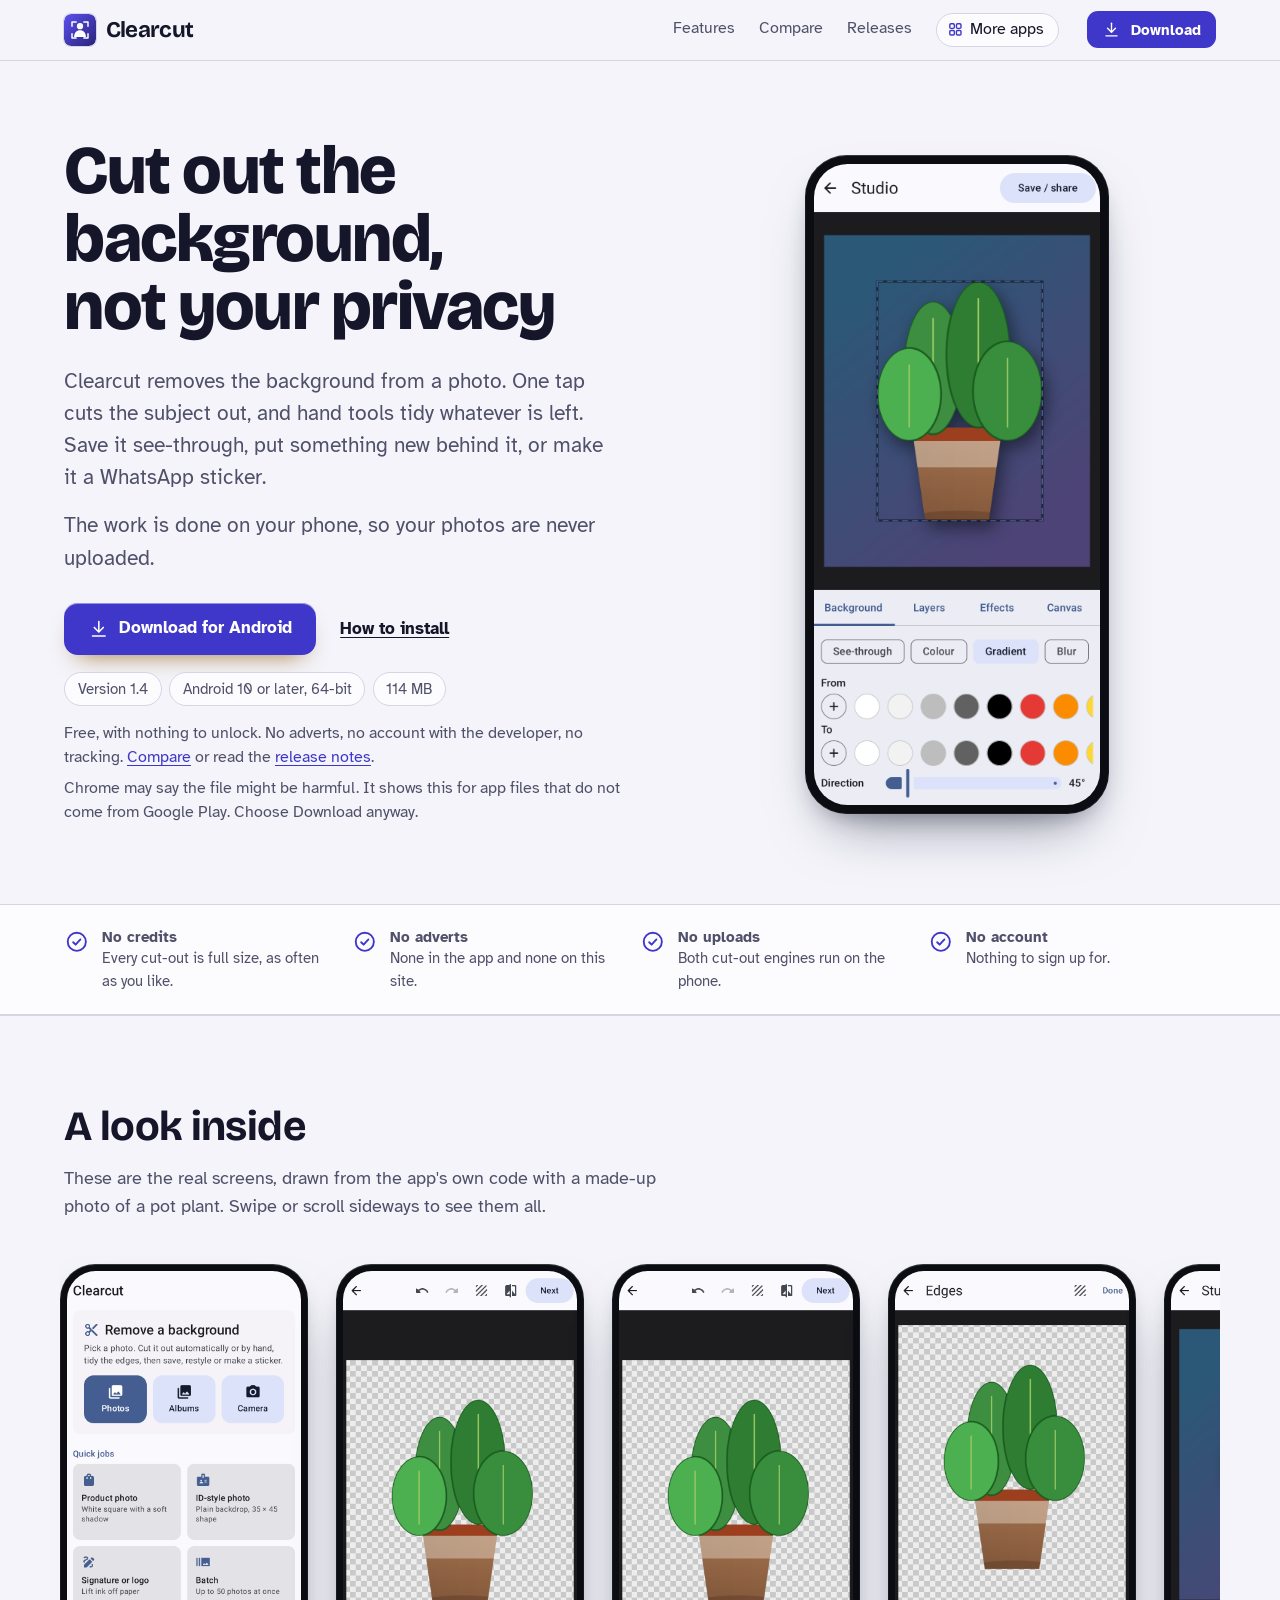
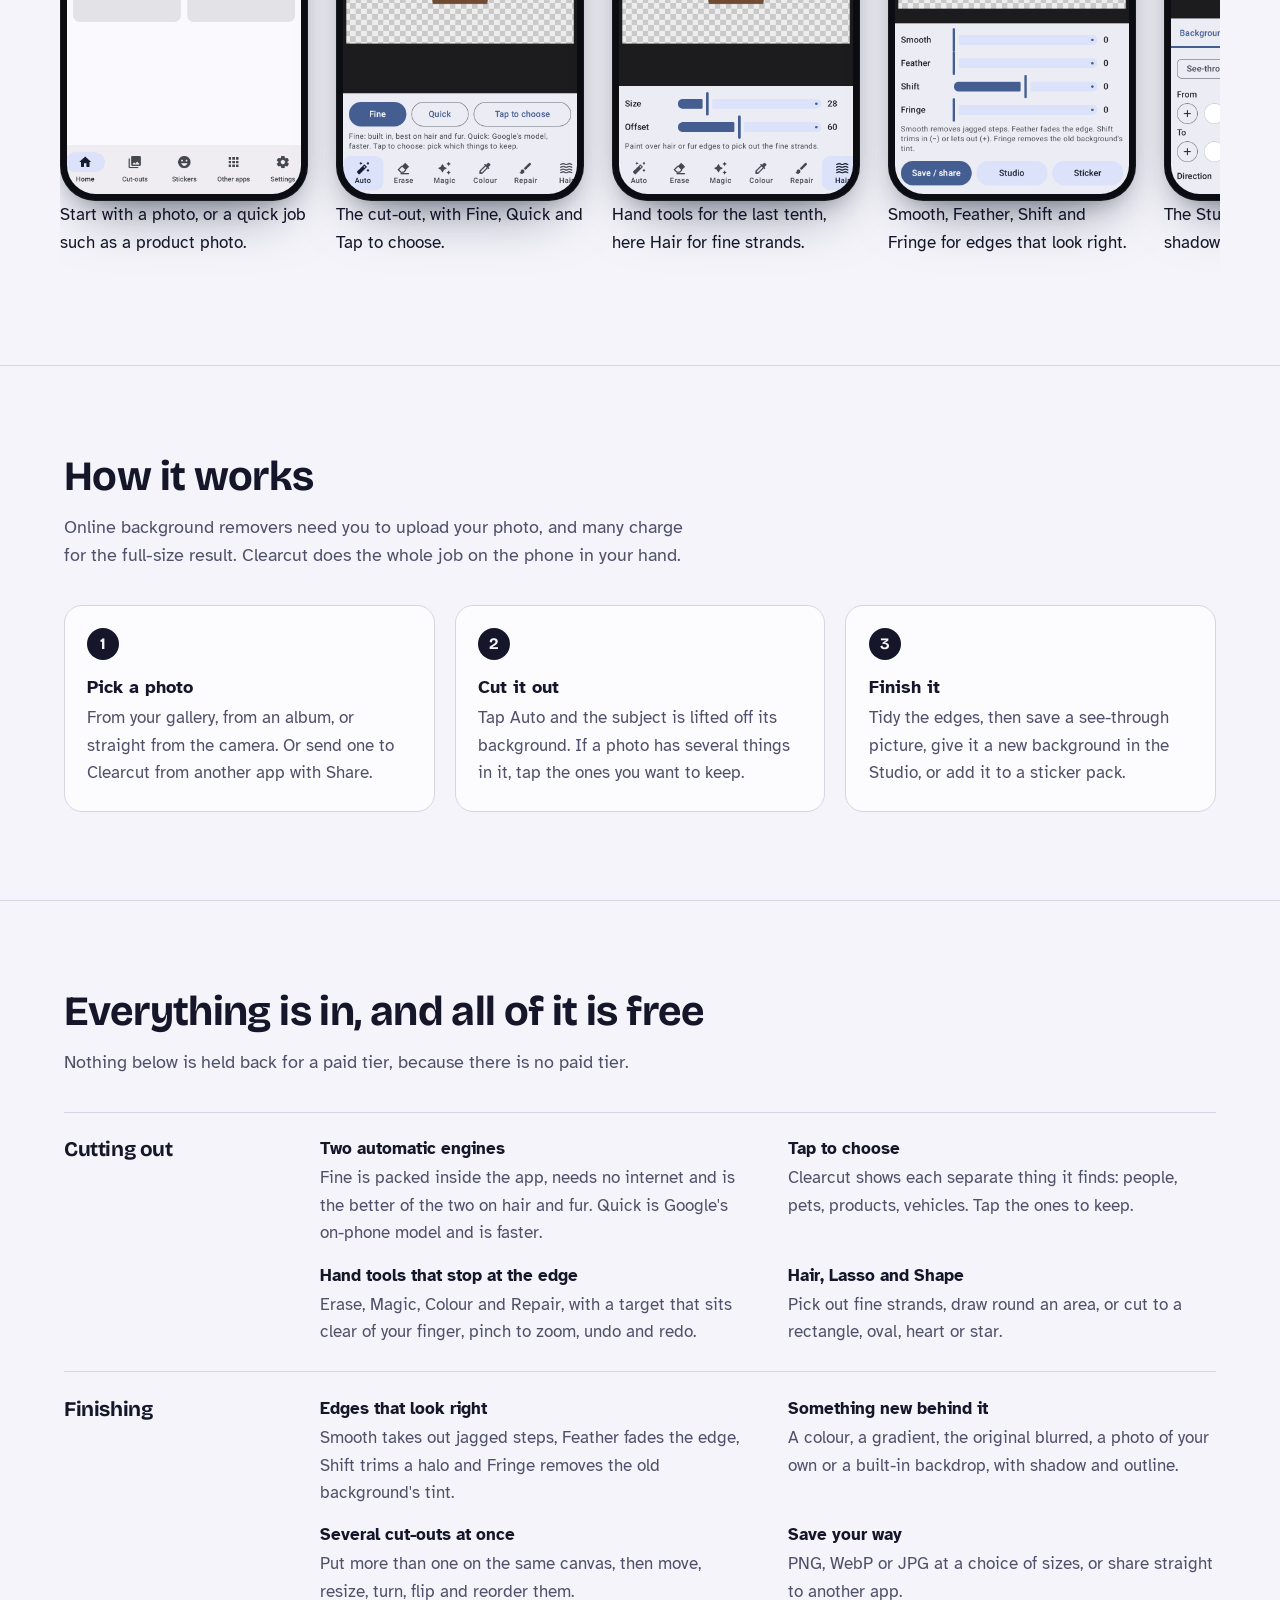
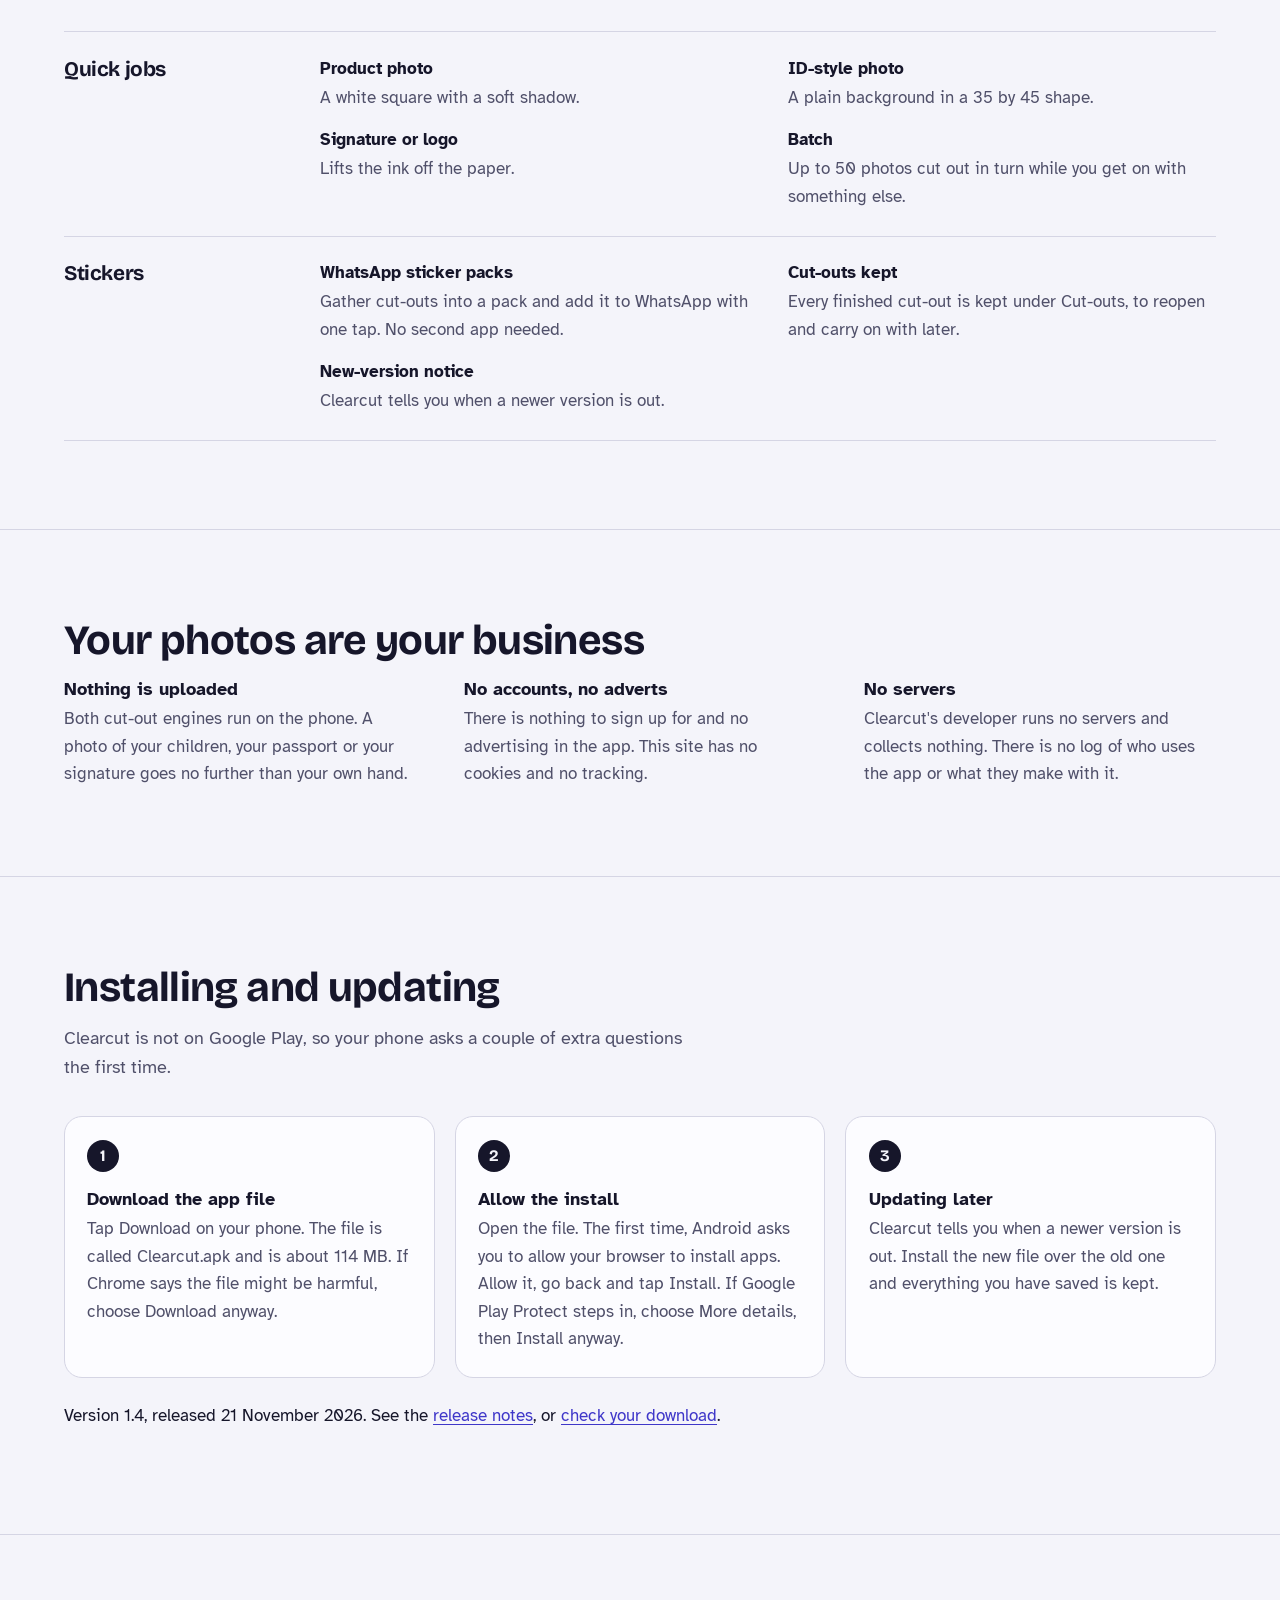
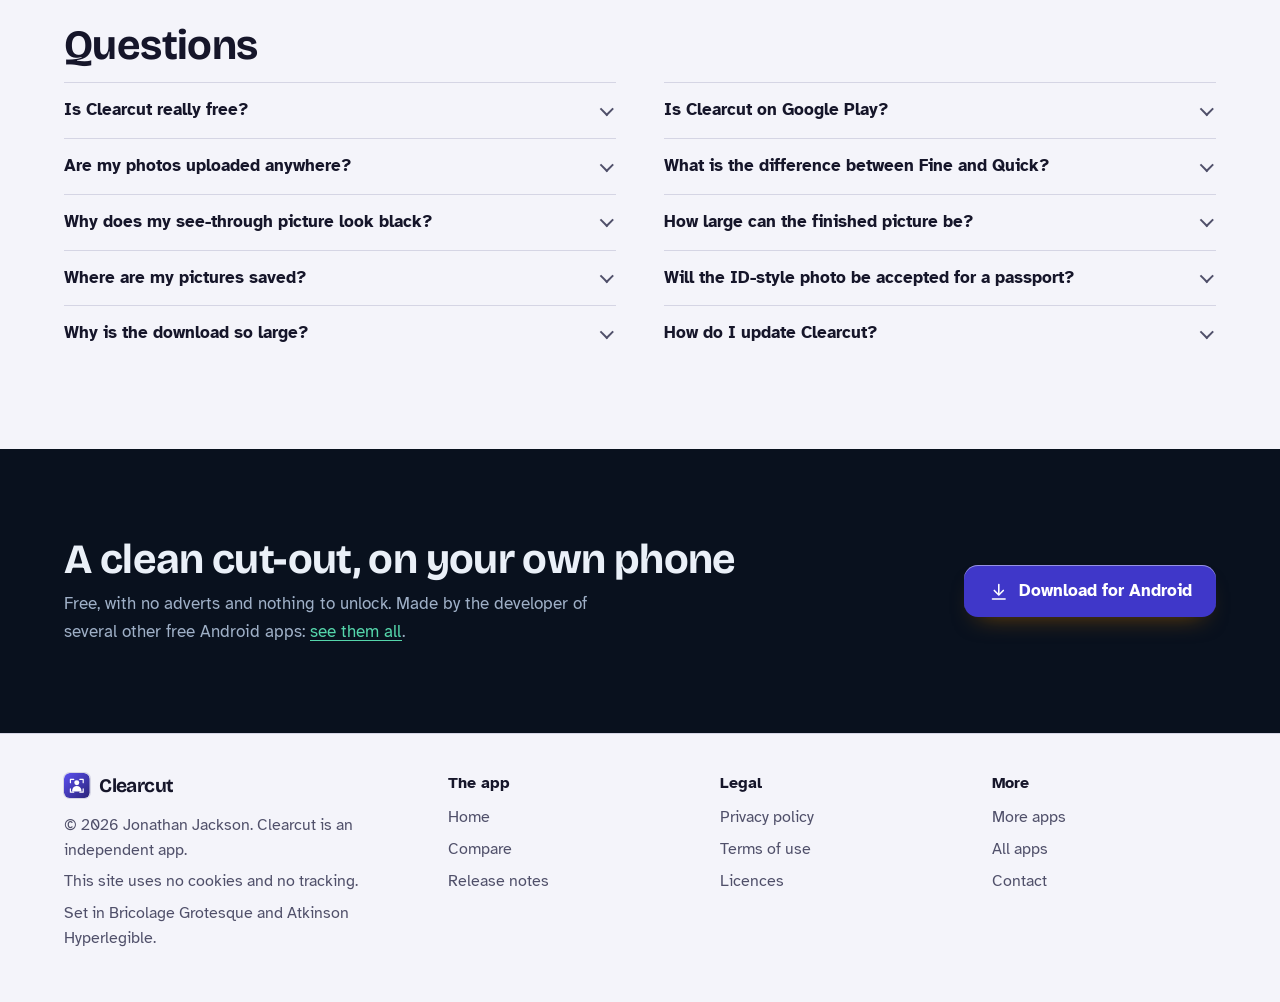
==== commit a966a70c: "Rebuild the site on the house layout, with screens from the app" ====
--- a/index.html
+++ b/index.html
@@ -3,38 +3,41 @@
 <head>
 <meta charset="utf-8">
 <meta name="viewport" content="width=device-width, initial-scale=1">
-<title>Clearcut: a free background remover for Android that works on your phone</title>
-<meta name="description" content="Clearcut removes the background from a photo on your Android phone. One-tap cut-out, hand tools, new backgrounds and WhatsApp stickers. Free, no adverts, no uploads.">
+<title>Clearcut: remove the background from a photo, on your phone</title>
+<meta name="description" content="Clearcut is a free Android app that removes the background from a photo on your phone. One-tap cut-outs, hand tools, a studio for new backgrounds and WhatsApp sticker packs. No adverts, no uploads.">
 <meta name="author" content="Jonathan Jackson">
 <link rel="canonical" href="https://customgpter.github.io/clearcut/">
 <meta name="theme-color" content="#f4f4fa" media="(prefers-color-scheme: light)">
 <meta name="theme-color" content="#0e0e17" media="(prefers-color-scheme: dark)">
 <meta property="og:type" content="website">
 <meta property="og:site_name" content="Clearcut">
-<meta property="og:title" content="Clearcut: a free background remover for Android that works on your phone">
-<meta property="og:description" content="Clearcut removes the background from a photo on your Android phone. One-tap cut-out, hand tools, new backgrounds and WhatsApp stickers. Free, no adverts, no uploads.">
+<meta property="og:title" content="Clearcut: remove the background from a photo, on your phone">
+<meta property="og:description" content="Clearcut is a free Android app that removes the background from a photo on your phone. One-tap cut-outs, hand tools, a studio for new backgrounds and WhatsApp sticker packs. No adverts, no uploads.">
 <meta property="og:url" content="https://customgpter.github.io/clearcut/">
 <meta property="og:image" content="https://customgpter.github.io/clearcut/assets/og.png">
 <meta property="og:image:width" content="1200">
 <meta property="og:image:height" content="630">
-<meta property="og:image:alt" content="A portrait with its background removed, shown on a chequered see-through backdrop, beside the Clearcut name">
+<meta property="og:image:alt" content="Clearcut&#x27;s studio with a cut-out pot plant on a blue gradient background">
 <meta property="og:locale" content="en_GB">
 <meta name="twitter:card" content="summary_large_image">
-<link rel="icon" href="assets/favicon.svg" type="image/svg+xml">
-<link rel="apple-touch-icon" href="assets/apple-touch-icon.png">
-<link rel="preload" href="assets/fonts/literata-latin-700-normal.woff2" as="font" type="font/woff2" crossorigin>
-<link rel="preload" href="assets/fonts/literata-latin-400-normal.woff2" as="font" type="font/woff2" crossorigin>
-<link rel="stylesheet" href="assets/site.css?v=2">
-<script type="application/ld+json">{"@context":"https://schema.org","@type":"SoftwareApplication","name":"Clearcut","url":"https://customgpter.github.io/clearcut/","description":"Clearcut is an Android app that removes the background from a photo. The cut-out is made on the phone, then saved see-through, placed on a new background or turned into a WhatsApp sticker.","applicationCategory":"MultimediaApplication","applicationSubCategory":"Photo background remover","operatingSystem":"Android 10 or later","softwareVersion":"1.3","downloadUrl":"https://github.com/CustomGPTer/clearcut/releases/latest/download/Clearcut.apk","releaseNotes":"https://customgpter.github.io/clearcut/releases.html","offers":{"@type":"Offer","price":"0","priceCurrency":"GBP"},"inLanguage":"en-GB","image":"https://customgpter.github.io/clearcut/assets/og.png","featureList":["Automatic cut-out with two on-phone engines","Tap to choose which subjects to keep","Erase, Magic, Colour, Repair, Hair, Lasso and Shape tools","Edge finishing: smooth, feather, shift and fringe removal","New backgrounds: colour, gradient, blurred original, your own photo and built-in backdrops","Shadow, outline and colour adjustment","Several cut-outs combined on one canvas","WhatsApp sticker packs","Product photo, ID-style photo, signature and batch presets","PNG, WebP and JPG saving"],"author":{"@type":"Person","name":"Jonathan Jackson"}}</script>
-<script type="application/ld+json">{"@context":"https://schema.org","@type":"WebSite","name":"Clearcut","url":"https://customgpter.github.io/clearcut/","inLanguage":"en-GB"}</script>
-<script type="application/ld+json">{"@context":"https://schema.org","@type":"FAQPage","mainEntity":[{"@type":"Question","name":"Is Clearcut really free?","acceptedAnswer":{"@type":"Answer","text":"Yes. There is no paid version, no subscription, no credits and no adverts, and nothing in the app is locked."}},{"@type":"Question","name":"Is Clearcut on Google Play?","acceptedAnswer":{"@type":"Answer","text":"No. Clearcut is a personal project and is downloaded from this site as an Android app file. It needs Android 10 or later on a 64-bit phone, which covers almost every phone sold in recent years."}},{"@type":"Question","name":"Are my photos uploaded anywhere?","acceptedAnswer":{"@type":"Answer","text":"No. Both cut-out engines run on your phone, and Clearcut has no servers. The Quick engine is run by Google's ML Kit, which sends Google technical statistics about how it performs, such as the phone model and how long a cut-out took. It never sends your photos."}},{"@type":"Question","name":"What is the difference between Fine and Quick?","acceptedAnswer":{"@type":"Answer","text":"Fine is a cut-out model packed inside the app. It needs no internet and is better on hair, fur and fiddly edges, but takes a few seconds. Quick is Google's on-phone model, which Google Play services downloads the first time it is needed. It is faster and can pick out each separate thing in a photo. Both are one tap away, so try each and keep the better result."}},{"@type":"Question","name":"Why does my see-through picture look black?","acceptedAnswer":{"@type":"Answer","text":"Some gallery apps show see-through areas as black. The picture is still see-through: open it in Clearcut again, or place it in another app, and you will see. JPG files can never be see-through, so save as PNG or WebP."}},{"@type":"Question","name":"How large can the finished picture be?","acceptedAnswer":{"@type":"Answer","text":"Clearcut brings a large photo down to 2,048 pixels on its longest side while you work on it, or 3,072 if you choose High in Settings. The picture you save is that size, or smaller if you ask for it."}},{"@type":"Question","name":"Where are my pictures saved?","acceptedAnswer":{"@type":"Answer","text":"In Pictures/Clearcut on your phone, where your gallery can see them. Batch results go to Pictures/Clearcut/Batch. Every cut-out you finish is also kept inside the app under Cut-outs, so you can reopen it and carry on."}},{"@type":"Question","name":"Will the ID-style photo be accepted for a passport?","acceptedAnswer":{"@type":"Answer","text":"Clearcut gives you a plain light background and a 35 by 45 shape. It does not check the official rules on head size, lighting or expression, so check the guidance for the document you are applying for."}},{"@type":"Question","name":"Why is the download so large?","acceptedAnswer":{"@type":"Answer","text":"The file is about 114 MB because the Fine cut-out model travels inside the app, which is what lets it work with no internet."}},{"@type":"Question","name":"How do I update Clearcut?","acceptedAnswer":{"@type":"Answer","text":"Clearcut tells you on its home screen when a newer version is out. Download it from this site and install it over the one you have. Your cut-outs, sticker packs and settings are kept."}}]}</script>
+<link rel="icon" href="./assets/favicon.svg" type="image/svg+xml">
+<link rel="apple-touch-icon" href="./assets/apple-touch-icon.png">
+<link rel="preload" href="./assets/fonts/bricolage-grotesque-latin.woff2" as="font" type="font/woff2" crossorigin>
+<link rel="preload" href="./assets/fonts/atkinson-hyperlegible-latin-400-normal.woff2" as="font" type="font/woff2" crossorigin>
+<link rel="stylesheet" href="./assets/site.css?v=1">
+<link rel="stylesheet" href="./assets/house.css?v=1">
+<link rel="stylesheet" href="./assets/apps-list.css?v=1">
+<script src="./assets/apps-list.js?v=1" defer></script>
+<script type="application/ld+json">{"@context":"https://schema.org","@type":"SoftwareApplication","name":"Clearcut","url":"https://customgpter.github.io/clearcut/","description":"Clearcut is a free Android app that removes the background from a photo on your phone. One-tap cut-outs, hand tools, a studio for new backgrounds and WhatsApp sticker packs. No adverts, no uploads.","applicationCategory":"PhotographyApplication","operatingSystem":"Android 10 or later, 64-bit","softwareVersion":"1.4","downloadUrl":"https://github.com/CustomGPTer/clearcut/releases/latest/download/Clearcut.apk","releaseNotes":"https://customgpter.github.io/clearcut/releases.html","offers":{"@type":"Offer","price":"0","priceCurrency":"GBP"},"inLanguage":"en-GB","image":"https://customgpter.github.io/clearcut/assets/og.png","featureList":["Two automatic engines","Tap to choose","Hand tools that stop at the edge","Hair, Lasso and Shape","Edges that look right","Something new behind it","Several cut-outs at once","Save your way","Product photo","ID-style photo","Signature or logo","Batch"],"author":{"@type":"Person","name":"Jonathan Jackson"}}</script>
+<script type="application/ld+json">{"@context":"https://schema.org","@type":"FAQPage","mainEntity":[{"@type":"Question","name":"Is Clearcut really free?","acceptedAnswer":{"@type":"Answer","text":"Yes. There is no paid version, no subscription, no credits and no adverts, and nothing in the app is locked. See the comparison."}},{"@type":"Question","name":"Is Clearcut on Google Play?","acceptedAnswer":{"@type":"Answer","text":"No. Clearcut is a personal project and is downloaded from this site as an Android app file. It needs Android 10 or later on a 64-bit phone, which covers almost every phone sold in recent years."}},{"@type":"Question","name":"Are my photos uploaded anywhere?","acceptedAnswer":{"@type":"Answer","text":"No. Both cut-out engines run on your phone, and Clearcut has no servers. The Quick engine is run by Google's ML Kit, which sends Google technical statistics about how it performs, such as the phone model and how long a cut-out took. It never sends your photos. The detail is in the privacy policy."}},{"@type":"Question","name":"What is the difference between Fine and Quick?","acceptedAnswer":{"@type":"Answer","text":"Fine is a cut-out model packed inside the app. It needs no internet and is better on hair, fur and fiddly edges, but takes a few seconds. Quick is Google's on-phone model, which Google Play services downloads the first time it is needed. It is faster and can pick out each separate thing in a photo. Both are one tap away, so try each and keep the better result."}},{"@type":"Question","name":"Why does my see-through picture look black?","acceptedAnswer":{"@type":"Answer","text":"Some gallery apps show see-through areas as black. The picture is still see-through: open it in Clearcut again, or place it in another app, and you will see. JPG files can never be see-through, so save as PNG or WebP."}},{"@type":"Question","name":"How large can the finished picture be?","acceptedAnswer":{"@type":"Answer","text":"Clearcut brings a large photo down to 2,048 pixels on its longest side while you work on it, or 3,072 if you choose High in Settings. The picture you save is that size, or smaller if you ask for it."}},{"@type":"Question","name":"Where are my pictures saved?","acceptedAnswer":{"@type":"Answer","text":"In Pictures/Clearcut on your phone, where your gallery can see them. Batch results go to Pictures/Clearcut/Batch. Every cut-out you finish is also kept inside the app under Cut-outs, so you can reopen it and carry on."}},{"@type":"Question","name":"Will the ID-style photo be accepted for a passport?","acceptedAnswer":{"@type":"Answer","text":"Clearcut gives you a plain light background and a 35 by 45 shape. It does not check the official rules on head size, lighting or expression, so check the guidance for the document you are applying for."}},{"@type":"Question","name":"Why is the download so large?","acceptedAnswer":{"@type":"Answer","text":"The file is about 114 MB because the Fine cut-out model travels inside the app, which is what lets it work with no internet."}},{"@type":"Question","name":"How do I update Clearcut?","acceptedAnswer":{"@type":"Answer","text":"Clearcut tells you on its home screen when a newer version is out. Download it from this site and install it over the one you have. Your cut-outs, sticker packs and settings are kept."}}]}</script>
 </head>
 <body>
 <a class="skip" href="#main">Skip to content</a>
 <header class="masthead">
 <div class="wrap">
-<a class="brand" href="./" aria-label="Clearcut home"><svg viewBox="0 0 108 108" aria-hidden="true"><defs><linearGradient id="cc" x1="0" y1="0" x2="1" y2="1"><stop offset="0" stop-color="#5b50f0"/><stop offset="1" stop-color="#2a2378"/></linearGradient></defs><rect width="108" height="108" rx="24" fill="url(#cc)"/><circle cx="54" cy="41" r="10.5" fill="#fff"/><path d="M34 78c0-14.5 8.5-23 20-23s20 8.5 20 23z" fill="#fff"/><path d="M27 41V27h14M67 27h14v14M27 67v14h14M67 81h14V67" fill="none" stroke="#fff" stroke-width="5" stroke-linecap="round" stroke-linejoin="round"/></svg><span>Clearcut</span></a>
-<nav aria-label="Main"><ul><li><a href="./#features">Features</a></li><li><a href="compare.html">Compare</a></li><li><a href="releases.html">Releases</a></li><li><a class="more-apps" href="more-apps.html"><svg viewBox="0 0 24 24" aria-hidden="true"><rect x="4" y="4" width="6.5" height="6.5" rx="1.6"/><rect x="13.5" y="4" width="6.5" height="6.5" rx="1.6"/><rect x="4" y="13.5" width="6.5" height="6.5" rx="1.6"/><rect x="13.5" y="13.5" width="6.5" height="6.5" rx="1.6"/></svg>More apps</a></li><li><a href="privacy.html">Privacy</a></li><li><a href="terms.html">Terms</a></li><li><a href="licences.html">Licences</a></li></ul></nav>
+<a class="brand" href="./" aria-label="Clearcut home"><svg viewBox="0 0 108 108" aria-hidden="true"><defs><linearGradient id="mapp-cc" x1="0" y1="0" x2="1" y2="1"><stop offset="0" stop-color="#5b50f0"/><stop offset="1" stop-color="#2a2378"/></linearGradient></defs><rect width="108" height="108" rx="24" fill="url(#mapp-cc)"/><circle cx="54" cy="41" r="10.5" fill="#fff"/><path d="M34 78c0-14.5 8.5-23 20-23s20 8.5 20 23z" fill="#fff"/><path d="M27 41V27h14M67 27h14v14M27 67v14h14M67 81h14V67" fill="none" stroke="#fff" stroke-width="5" stroke-linecap="round" stroke-linejoin="round"/></svg><span>Clearcut</span></a>
+<nav aria-label="Main"><ul><li><a href="./#features">Features</a></li><li><a href="./compare.html">Compare</a></li><li><a href="./releases.html">Releases</a></li><li><a class="more-apps" href="./more-apps.html"><svg class="ico" viewBox="0 0 24 24" aria-hidden="true"><rect x="4" y="4" width="6.5" height="6.5" rx="1.6"/><rect x="13.5" y="4" width="6.5" height="6.5" rx="1.6"/><rect x="4" y="13.5" width="6.5" height="6.5" rx="1.6"/><rect x="13.5" y="13.5" width="6.5" height="6.5" rx="1.6"/></svg>More apps</a></li></ul></nav>
+<a class="button small" href="https://github.com/CustomGPTer/clearcut/releases/latest/download/Clearcut.apk"><svg class="ico" viewBox="0 0 24 24" aria-hidden="true"><path d="M12 4v11"/><path d="M7 10.5l5 5 5-5"/><path d="M5 20h14"/></svg>Download</a>
 </div>
 </header>
 <main id="main">
@@ -42,125 +45,96 @@
 <div class="wrap hero-grid">
 <div class="hero-copy">
 <h1>Cut out the background, not your privacy</h1>
-<p class="lede">Clearcut is an Android app that removes the background from a photo. One tap cuts the subject out, and hand tools tidy whatever is left. Save it see-through, put something new behind it, or make it a WhatsApp sticker.</p>
-<p class="lede">It is free, with no adverts and nothing to unlock. The work is done on your phone, so your photos are never uploaded.</p>
-<p class="get"><a class="button" href="https://github.com/CustomGPTer/clearcut/releases/latest/download/Clearcut.apk">Download for Android</a></p>
-<p class="facts">Free, with nothing to unlock. Android 10 or later. No ads, no accounts, no uploads. <a href="compare.html">Compare</a> &middot; <a href="releases.html">Release notes</a></p>
+<p class="lede">Clearcut removes the background from a photo. One tap cuts the subject out, and hand tools tidy whatever is left. Save it see-through, put something new behind it, or make it a WhatsApp sticker.</p><p class="lede">The work is done on your phone, so your photos are never uploaded.</p>
+
+<p class="get" id="download"><a class="button" href="https://github.com/CustomGPTer/clearcut/releases/latest/download/Clearcut.apk"><svg class="ico" viewBox="0 0 24 24" aria-hidden="true"><path d="M12 4v11"/><path d="M7 10.5l5 5 5-5"/><path d="M5 20h14"/></svg>Download for Android</a><a class="aside" href="#install">How to install</a></p>
+<ul class="pills"><li>Version 1.4</li><li>Android 10 or later, 64-bit</li><li>114 MB</li></ul>
+<p class="facts">Free, with nothing to unlock. No adverts, no account with the developer, no tracking. <a href="compare.html">Compare</a> or read the <a href="releases.html">release notes</a>.</p>
 <p class="facts">Chrome may say the file might be harmful. It shows this for app files that do not come from Google Play. Choose Download anyway.</p>
 </div>
-<div class="demo" role="img" aria-label="A portrait photo in Clearcut. The garden behind the person is wiped away from left to right, leaving the person on a chequered see-through backdrop. Below, the tools are listed: Auto, Erase, Magic, Colour, Repair and Hair, with Auto chosen, and a row of backgrounds to put behind the cut-out."><div class="view"><div class="bar"><span class="dot"></span><span>Auto &middot; Fine</span><span class="next">Next</span></div><div class="stage"><div class="scene"></div><svg class="subject" viewBox="0 0 320 240" aria-hidden="true"><path d="M112 96c-14 26-12 66 0 96 8-34 14-62 14-96zM208 96c14 26 12 66 0 96-8-34-14-62-14-96z" fill="#2b2140"/><path d="M84 240c2-46 34-70 76-70s74 24 76 70z" fill="#c2255c"/><path d="M144 150h32v26c0 12-32 12-32 0z" fill="#e2a987"/><ellipse cx="160" cy="116" rx="37" ry="43" fill="#f2c4a0"/><path d="M118 122c-8-46 14-76 44-76 32 0 52 28 40 74-2-22-12-38-26-44-16 12-36 16-50 12-4 10-7 22-8 34z" fill="#2b2140"/><path d="M130 240c4-24 14-40 30-48 16 8 26 24 30 48z" fill="#a81e4e"/></svg><div class="scan"></div></div></div><div class="sheet"><div class="tiles"><div class="tile on" style="--i:0"><b>Auto</b>One tap</div><div class="tile" style="--i:1"><b>Erase</b>By finger</div><div class="tile" style="--i:2"><b>Magic</b>Stops at edges</div><div class="tile" style="--i:3"><b>Colour</b>A whole patch</div><div class="tile" style="--i:4"><b>Repair</b>Paint it back</div><div class="tile" style="--i:5"><b>Hair</b>Fine strands</div></div><div class="behind"><span>Behind it</span><i class="sw s0"></i><i class="sw s1"></i><i class="sw s2"></i><i class="sw s3"></i><i class="sw s4"></i></div><div class="acts"><span>Sticker</span><span>Studio</span><span class="do">Save PNG</span></div></div></div>
+<div class="hero-phone"><div class="phone"><img src="./assets/screens/studio.png" alt="The Studio: a new background, a shadow and more." width="393" height="852" fetchpriority="high"></div></div>
 </div>
 </div>
+
+<section class="promises" aria-label="In short">
+<div class="wrap"><ul><li><svg class="ico" viewBox="0 0 24 24" aria-hidden="true"><circle cx="12" cy="12" r="8.5"/><path d="M8.6 12.4l2.3 2.3 4.5-4.9"/></svg><span><b>No credits</b><span>Every cut-out is full size, as often as you like.</span></span></li><li><svg class="ico" viewBox="0 0 24 24" aria-hidden="true"><circle cx="12" cy="12" r="8.5"/><path d="M8.6 12.4l2.3 2.3 4.5-4.9"/></svg><span><b>No adverts</b><span>None in the app and none on this site.</span></span></li><li><svg class="ico" viewBox="0 0 24 24" aria-hidden="true"><circle cx="12" cy="12" r="8.5"/><path d="M8.6 12.4l2.3 2.3 4.5-4.9"/></svg><span><b>No uploads</b><span>Both cut-out engines run on the phone.</span></span></li><li><svg class="ico" viewBox="0 0 24 24" aria-hidden="true"><circle cx="12" cy="12" r="8.5"/><path d="M8.6 12.4l2.3 2.3 4.5-4.9"/></svg><span><b>No account</b><span>Nothing to sign up for.</span></span></li></ul></div>
+</section>
+
+<section id="screens" aria-labelledby="screens-h">
+<div class="wrap">
+<h2 id="screens-h">A look inside</h2>
+<p class="intro">These are the real screens, drawn from the app&#x27;s own code with a made-up photo of a pot plant. Swipe or scroll sideways to see them all.</p>
+<div class="gallery" tabindex="0" role="region" aria-label="Screens from Clearcut"><figure class="shot"><div class="phone"><img src="./assets/screens/home.png" alt="Start with a photo, or a quick job such as a product photo." width="393" height="852" loading="eager" decoding="async"></div><figcaption>Start with a photo, or a quick job such as a product photo.</figcaption></figure><figure class="shot"><div class="phone"><img src="./assets/screens/editor.png" alt="The cut-out, with Fine, Quick and Tap to choose." width="393" height="852" loading="eager" decoding="async"></div><figcaption>The cut-out, with Fine, Quick and Tap to choose.</figcaption></figure><figure class="shot"><div class="phone"><img src="./assets/screens/hair.png" alt="Hand tools for the last tenth, here Hair for fine strands." width="393" height="852" loading="eager" decoding="async"></div><figcaption>Hand tools for the last tenth, here Hair for fine strands.</figcaption></figure><figure class="shot"><div class="phone"><img src="./assets/screens/edges.png" alt="Smooth, Feather, Shift and Fringe for edges that look right." width="393" height="852" loading="eager" decoding="async"></div><figcaption>Smooth, Feather, Shift and Fringe for edges that look right.</figcaption></figure><figure class="shot"><div class="phone"><img src="./assets/screens/studio.png" alt="The Studio: a new background, a shadow and more." width="393" height="852" loading="eager" decoding="async"></div><figcaption>The Studio: a new background, a shadow and more.</figcaption></figure><figure class="shot"><div class="phone"><img src="./assets/screens/cutouts.png" alt="Every finished cut-out is kept, to reopen later." width="393" height="852" loading="eager" decoding="async"></div><figcaption>Every finished cut-out is kept, to reopen later.</figcaption></figure><figure class="shot"><div class="phone"><img src="./assets/screens/stickers.png" alt="Sticker packs, added to WhatsApp with one tap." width="393" height="852" loading="eager" decoding="async"></div><figcaption>Sticker packs, added to WhatsApp with one tap.</figcaption></figure></div>
+</div>
+</section>
 
 <section id="how" aria-labelledby="how-h">
 <div class="wrap">
 <h2 id="how-h">How it works</h2>
 <p class="intro">Online background removers need you to upload your photo, and many charge for the full-size result. Clearcut does the whole job on the phone in your hand.</p>
-<ol class="steps">
-<li><h3>Pick a photo</h3><p>From your gallery, from an album, or straight from the camera. Or send one to Clearcut from another app with Share.</p></li>
-<li><h3>Cut it out</h3><p>Tap <span class="path">Auto</span> and the subject is lifted off its background. If a photo has several things in it, tap the ones you want to keep.</p></li>
-<li><h3>Finish it</h3><p>Tidy the edges, then save a see-through picture, give it a new background in the Studio, or add it to a sticker pack.</p></li>
-</ol>
+<ol class="steps"><li><h3>Pick a photo</h3><p>From your gallery, from an album, or straight from the camera. Or send one to Clearcut from another app with Share.</p></li><li><h3>Cut it out</h3><p>Tap Auto and the subject is lifted off its background. If a photo has several things in it, tap the ones you want to keep.</p></li><li><h3>Finish it</h3><p>Tidy the edges, then save a see-through picture, give it a new background in the Studio, or add it to a sticker pack.</p></li></ol>
 </div>
 </section>
 
 <section id="features" aria-labelledby="features-h">
 <div class="wrap">
 <h2 id="features-h">Everything is in, and all of it is free</h2>
-<p class="intro">The automatic cut-out gets you most of the way. The rest of the app is there for the last tenth: the stray hair, the gap under an arm, the edge that is not quite right.</p>
-<dl class="features">
-<div><dt>Two automatic engines</dt><dd>Fine is packed inside the app, needs no internet and is the better of the two on hair and fur. Quick is Google's on-phone model and is faster. Try both and keep the better result.</dd></div>
-<div><dt>Tap to choose</dt><dd>Clearcut shows each separate thing it finds in the photo: people, pets, products, vehicles. Tap the ones to keep and the rest goes.</dd></div>
-<div><dt>Hand tools that stop at the edge</dt><dd>Erase rubs out with your finger. Magic removes the whole patch of whatever colour its target passes over, so it stops at the subject. Colour clears one patch at a time: aim the target, lift your finger, then adjust how much it takes. Repair paints back anything taken by mistake.</dd></div>
-<div><dt>Hair, Lasso and Shape</dt><dd>Paint over hair or fur to pick out the fine strands. Draw round an area to remove or keep it, or cut the photo to a rectangle, oval, heart or star.</dd></div>
-<div><dt>Edges that look right</dt><dd>Smooth takes out jagged steps, Feather fades the edge, Shift trims off a halo, and Fringe removes the tint the old background leaves behind.</dd></div>
-<div><dt>Something new behind it</dt><dd>A colour, a gradient, the original photo blurred, a photo of your own or a built-in backdrop. Add a shadow, an outline, and adjust brightness, contrast and colour.</dd></div>
-<div><dt>Several cut-outs in one picture</dt><dd>Put more than one cut-out on the same canvas, then move, resize, turn, flip and reorder them.</dd></div>
-<div><dt>WhatsApp sticker packs</dt><dd>Gather cut-outs into a pack and add it to WhatsApp with one tap. No second app needed.</dd></div>
-<div><dt>Quick jobs</dt><dd>Product photo gives a white square with a soft shadow. ID-style photo gives a plain background in a 35 by 45 shape. Signature or logo lifts ink off paper.</dd></div>
-<div><dt>Batch</dt><dd>Choose up to 50 photos and Clearcut cuts each one out in turn and saves the results, while you get on with something else.</dd></div>
-</dl>
-</div>
-</section>
-
-<section id="permissions" aria-labelledby="permissions-h">
-<div class="wrap">
-<h2 id="permissions-h">What it asks of your phone</h2>
-<p class="intro">Very little. Clearcut has no access to your contacts, location or microphone, and uses what it does have only for what is listed here.</p>
-<div class="scroll">
-<table>
-<thead><tr><th scope="col">Access</th><th scope="col">What Clearcut does with it</th><th scope="col">What it never does</th></tr></thead>
-<tbody>
-<tr><th scope="row">Internet access</th><td>Checks GitHub once a day for a newer version of the app. Lets Google's ML Kit fetch its cut-out model and report how it performs.</td><td>Send a photo anywhere. Clearcut has no servers of its own.</td></tr>
-<tr><th scope="row">Your photos</th><td>Lists your albums, but only if you open the Albums screen and allow it. The Photos button uses your phone's own picker and needs no permission.</td><td>Look through your photos by itself, or copy any of them off your phone.</td></tr>
-<tr><th scope="row">The camera</th><td>Opens your phone's camera app when you tap Camera, and receives the one photo you take.</td><td>Use the camera itself. Clearcut has no camera permission.</td></tr>
-<tr><th scope="row">WhatsApp</th><td>Hands over a sticker pack when you tap Add to WhatsApp.</td><td>Read your chats or your contacts.</td></tr>
-</tbody>
-</table>
-</div>
-<p class="after-table">The detail is in the <a href="privacy.html">privacy policy</a>.</p>
+<p class="intro">Nothing below is held back for a paid tier, because there is no paid tier.</p>
+<div class="groups"><div class="group"><h3>Cutting out</h3><dl><div><dt>Two automatic engines</dt><dd>Fine is packed inside the app, needs no internet and is the better of the two on hair and fur. Quick is Google's on-phone model and is faster.</dd></div><div><dt>Tap to choose</dt><dd>Clearcut shows each separate thing it finds: people, pets, products, vehicles. Tap the ones to keep.</dd></div><div><dt>Hand tools that stop at the edge</dt><dd>Erase, Magic, Colour and Repair, with a target that sits clear of your finger, pinch to zoom, undo and redo.</dd></div><div><dt>Hair, Lasso and Shape</dt><dd>Pick out fine strands, draw round an area, or cut to a rectangle, oval, heart or star.</dd></div></dl></div><div class="group"><h3>Finishing</h3><dl><div><dt>Edges that look right</dt><dd>Smooth takes out jagged steps, Feather fades the edge, Shift trims a halo and Fringe removes the old background's tint.</dd></div><div><dt>Something new behind it</dt><dd>A colour, a gradient, the original blurred, a photo of your own or a built-in backdrop, with shadow and outline.</dd></div><div><dt>Several cut-outs at once</dt><dd>Put more than one on the same canvas, then move, resize, turn, flip and reorder them.</dd></div><div><dt>Save your way</dt><dd>PNG, WebP or JPG at a choice of sizes, or share straight to another app.</dd></div></dl></div><div class="group"><h3>Quick jobs</h3><dl><div><dt>Product photo</dt><dd>A white square with a soft shadow.</dd></div><div><dt>ID-style photo</dt><dd>A plain background in a 35 by 45 shape.</dd></div><div><dt>Signature or logo</dt><dd>Lifts the ink off the paper.</dd></div><div><dt>Batch</dt><dd>Up to 50 photos cut out in turn while you get on with something else.</dd></div></dl></div><div class="group"><h3>Stickers</h3><dl><div><dt>WhatsApp sticker packs</dt><dd>Gather cut-outs into a pack and add it to WhatsApp with one tap. No second app needed.</dd></div><div><dt>Cut-outs kept</dt><dd>Every finished cut-out is kept under Cut-outs, to reopen and carry on with later.</dd></div><div><dt>New-version notice</dt><dd>Clearcut tells you when a newer version is out.</dd></div></dl></div></div>
 </div>
 </section>
 
 <section id="privacy" aria-labelledby="privacy-h">
 <div class="wrap">
 <h2 id="privacy-h">Your photos are your business</h2>
-<ul class="plain">
-<li><h3>Nothing is uploaded</h3><p>Both cut-out engines run on the phone. A photo of your children, your passport or your signature goes no further than your own hand.</p></li>
-<li><h3>No accounts, no adverts</h3><p>There is nothing to sign up for and no advertising in the app. This site has no cookies and no tracking.</p></li>
-<li><h3>No servers</h3><p>Clearcut's developer runs no servers and collects nothing. There is no log of who uses the app or what they make with it.</p></li>
-</ul>
+<ul class="plain"><li><h3>Nothing is uploaded</h3><p>Both cut-out engines run on the phone. A photo of your children, your passport or your signature goes no further than your own hand.</p></li><li><h3>No accounts, no adverts</h3><p>There is nothing to sign up for and no advertising in the app. This site has no cookies and no tracking.</p></li><li><h3>No servers</h3><p>Clearcut's developer runs no servers and collects nothing. There is no log of who uses the app or what they make with it.</p></li></ul>
 </div>
 </section>
 
-<section id="free" aria-labelledby="free-h">
+<section id="install" aria-labelledby="install-h">
 <div class="wrap">
-<h2 id="free-h">Free, including what others charge for</h2>
-<p class="intro">Clearcut has no paid version and carries no adverts. Going by their makers' own pages, other well-known background removers show adverts, sell upgrades or charge by the picture.</p>
-<dl class="features">
-<div><dt>No adverts</dt><dd>Background Eraser by handyCloset says on its Google Play listing that it contains ads.</dd></div>
-<div><dt>Many photos in one go</dt><dd>Photoroom lists batch editing among the things its paid upgrade unlocks.</dd></div>
-<div><dt>Saving at full size</dt><dd>remove.bg charges one credit for each full-resolution cut-out.</dd></div>
-<div><dt>Done on the phone</dt><dd>Clearcut needs no internet to cut a photo out, and nothing is sent anywhere.</dd></div>
-</dl>
-<p class="more"><a href="compare.html">See the full comparison, with sources</a></p>
+<h2 id="install-h">Installing and updating</h2>
+<p class="intro">Clearcut is not on Google Play, so your phone asks a couple of extra questions the first time.</p>
+<ol class="steps"><li><h3>Download the app file</h3><p>Tap Download on your phone. The file is called Clearcut.apk and is about 114 MB. If Chrome says the file might be harmful, choose Download anyway.</p></li><li><h3>Allow the install</h3><p>Open the file. The first time, Android asks you to allow your browser to install apps. Allow it, go back and tap Install. If Google Play Protect steps in, choose More details, then Install anyway.</p></li><li><h3>Updating later</h3><p>Clearcut tells you when a newer version is out. Install the new file over the old one and everything you have saved is kept.</p></li></ol>
+<p class="after-table">Version 1.4, released 21 November 2026. See the <a href="releases.html">release notes</a>, or <a href="releases.html#checking">check your download</a>.</p>
 </div>
 </section>
 
 <section id="questions" aria-labelledby="questions-h">
 <div class="wrap">
 <h2 id="questions-h">Questions</h2>
-<div class="faq">
-<div><h3>Is Clearcut really free?</h3><p>Yes. There is no paid version, no subscription, no credits and no adverts, and nothing in the app is locked. <a href="compare.html">See the comparison</a>.</p></div><div><h3>Is Clearcut on Google Play?</h3><p>No. Clearcut is a personal project and is downloaded from this site as an Android app file. It needs Android 10 or later on a 64-bit phone, which covers almost every phone sold in recent years.</p></div><div><h3>Are my photos uploaded anywhere?</h3><p>No. Both cut-out engines run on your phone, and Clearcut has no servers. The Quick engine is run by Google's ML Kit, which sends Google technical statistics about how it performs, such as the phone model and how long a cut-out took. It never sends your photos. The detail is in the <a href="privacy.html#services">privacy policy</a>.</p></div><div><h3>What is the difference between Fine and Quick?</h3><p>Fine is a cut-out model packed inside the app. It needs no internet and is better on hair, fur and fiddly edges, but takes a few seconds. Quick is Google's on-phone model, which Google Play services downloads the first time it is needed. It is faster and can pick out each separate thing in a photo. Both are one tap away, so try each and keep the better result.</p></div><div><h3>Why does my see-through picture look black?</h3><p>Some gallery apps show see-through areas as black. The picture is still see-through: open it in Clearcut again, or place it in another app, and you will see. JPG files can never be see-through, so save as PNG or WebP.</p></div><div><h3>How large can the finished picture be?</h3><p>Clearcut brings a large photo down to 2,048 pixels on its longest side while you work on it, or 3,072 if you choose High in Settings. The picture you save is that size, or smaller if you ask for it.</p></div><div><h3>Where are my pictures saved?</h3><p>In Pictures/Clearcut on your phone, where your gallery can see them. Batch results go to Pictures/Clearcut/Batch. Every cut-out you finish is also kept inside the app under Cut-outs, so you can reopen it and carry on.</p></div><div><h3>Will the ID-style photo be accepted for a passport?</h3><p>Clearcut gives you a plain light background and a 35 by 45 shape. It does not check the official rules on head size, lighting or expression, so check the guidance for the document you are applying for.</p></div><div><h3>Why is the download so large?</h3><p>The file is about 114 MB because the Fine cut-out model travels inside the app, which is what lets it work with no internet.</p></div><div><h3>How do I update Clearcut?</h3><p>Clearcut tells you on its home screen when a newer version is out. Download it from this site and install it over the one you have. Your cut-outs, sticker packs and settings are kept.</p></div>
-</div>
+<div class="faq"><details><summary>Is Clearcut really free?</summary><p>Yes. There is no paid version, no subscription, no credits and no adverts, and nothing in the app is locked. <a href="compare.html">See the comparison</a>.</p></details><details><summary>Is Clearcut on Google Play?</summary><p>No. Clearcut is a personal project and is downloaded from this site as an Android app file. It needs Android 10 or later on a 64-bit phone, which covers almost every phone sold in recent years.</p></details><details><summary>Are my photos uploaded anywhere?</summary><p>No. Both cut-out engines run on your phone, and Clearcut has no servers. The Quick engine is run by Google's ML Kit, which sends Google technical statistics about how it performs, such as the phone model and how long a cut-out took. It never sends your photos. The detail is in the <a href="privacy.html#services">privacy policy</a>.</p></details><details><summary>What is the difference between Fine and Quick?</summary><p>Fine is a cut-out model packed inside the app. It needs no internet and is better on hair, fur and fiddly edges, but takes a few seconds. Quick is Google's on-phone model, which Google Play services downloads the first time it is needed. It is faster and can pick out each separate thing in a photo. Both are one tap away, so try each and keep the better result.</p></details><details><summary>Why does my see-through picture look black?</summary><p>Some gallery apps show see-through areas as black. The picture is still see-through: open it in Clearcut again, or place it in another app, and you will see. JPG files can never be see-through, so save as PNG or WebP.</p></details><details><summary>How large can the finished picture be?</summary><p>Clearcut brings a large photo down to 2,048 pixels on its longest side while you work on it, or 3,072 if you choose High in Settings. The picture you save is that size, or smaller if you ask for it.</p></details><details><summary>Where are my pictures saved?</summary><p>In Pictures/Clearcut on your phone, where your gallery can see them. Batch results go to Pictures/Clearcut/Batch. Every cut-out you finish is also kept inside the app under Cut-outs, so you can reopen it and carry on.</p></details><details><summary>Will the ID-style photo be accepted for a passport?</summary><p>Clearcut gives you a plain light background and a 35 by 45 shape. It does not check the official rules on head size, lighting or expression, so check the guidance for the document you are applying for.</p></details><details><summary>Why is the download so large?</summary><p>The file is about 114 MB because the Fine cut-out model travels inside the app, which is what lets it work with no internet.</p></details><details><summary>How do I update Clearcut?</summary><p>Clearcut tells you on its home screen when a newer version is out. Download it from this site and install it over the one you have. Your cut-outs, sticker packs and settings are kept.</p></details></div>
 </div>
 </section>
 
-<section id="get" aria-labelledby="get-h">
-<div class="wrap"><div class="measure">
-<h2 id="get-h">Getting Clearcut</h2>
-<p>Clearcut is a personal project and is free, with no paid version. It is downloaded from this site as an Android app file and is not on Google Play. It runs on 64-bit phones and tablets with Android 10 or later.</p>
-<p class="get"><a class="button" href="https://github.com/CustomGPTer/clearcut/releases/latest/download/Clearcut.apk">Download for Android</a></p>
-<p>When you download, Chrome may warn that the file might be harmful. It shows this warning for app files that do not come from Google Play; choose Download anyway. If you want to be sure the file is the real one, compare it with the checksum in the <a href="releases.html#checking">release notes</a>.</p>
-<p>Open the downloaded file to install it. The first time, Android asks you to allow your browser to install apps. Google Play Protect may also step in, because Clearcut is an app it has not seen before: choose More details, then Install anyway. To update, install the latest version over the one you have: your cut-outs, sticker packs and settings are kept. What changed in each version is in the <a href="releases.html">release notes</a>.</p>
-<p>The same developer makes <a href="more-apps.html">other free Android apps</a>. For a question, a problem, or anything about your data, <a href="https://github.com/CustomGPTer/clearcut/issues">open an issue on GitHub</a>.</p>
-</div></div>
+<section class="closing" aria-labelledby="closing-h">
+<div class="wrap">
+<div><h2 id="closing-h">A clean cut-out, on your own phone</h2><p>Free, with no adverts and nothing to unlock. Made by the developer of several other free Android apps: <a href="more-apps.html">see them all</a>.</p></div>
+<a class="button" href="https://github.com/CustomGPTer/clearcut/releases/latest/download/Clearcut.apk"><svg class="ico" viewBox="0 0 24 24" aria-hidden="true"><path d="M12 4v11"/><path d="M7 10.5l5 5 5-5"/><path d="M5 20h14"/></svg>Download for Android</a>
+</div>
 </section>
 </main>
 <footer class="colophon">
 <div class="wrap">
 <div>
+<a class="brand" href="./" aria-label="Clearcut home"><svg viewBox="0 0 108 108" aria-hidden="true"><defs><linearGradient id="mapp-cc" x1="0" y1="0" x2="1" y2="1"><stop offset="0" stop-color="#5b50f0"/><stop offset="1" stop-color="#2a2378"/></linearGradient></defs><rect width="108" height="108" rx="24" fill="url(#mapp-cc)"/><circle cx="54" cy="41" r="10.5" fill="#fff"/><path d="M34 78c0-14.5 8.5-23 20-23s20 8.5 20 23z" fill="#fff"/><path d="M27 41V27h14M67 27h14v14M27 67v14h14M67 81h14V67" fill="none" stroke="#fff" stroke-width="5" stroke-linecap="round" stroke-linejoin="round"/></svg><span>Clearcut</span></a>
 <p>&copy; 2026 Jonathan Jackson. Clearcut is an independent app.</p>
-<p>This site uses no cookies and no tracking. It is set in Literata and Atkinson Hyperlegible.</p>
+<p>This site uses no cookies and no tracking.</p>
+<p>Set in Bricolage Grotesque and Atkinson Hyperlegible.</p>
 </div>
-<nav aria-label="Footer"><ul>
+<nav aria-label="The app"><h2>The app</h2><ul>
 <li><a href="./">Home</a></li>
-<li><a href="compare.html">Compare</a></li>
-<li><a href="releases.html">Release notes</a></li>
-<li><a href="more-apps.html">More apps</a></li>
-<li><a href="privacy.html">Privacy policy</a></li>
-<li><a href="terms.html">Terms of use</a></li>
-<li><a href="licences.html">Licences</a></li>
+<li><a href="./compare.html">Compare</a></li>
+<li><a href="./releases.html">Release notes</a></li>
+</ul></nav>
+<nav aria-label="Legal"><h2>Legal</h2><ul>
+<li><a href="./privacy.html">Privacy policy</a></li>
+<li><a href="./terms.html">Terms of use</a></li>
+<li><a href="./licences.html">Licences</a></li>
+</ul></nav>
+<nav aria-label="More"><h2>More</h2><ul>
+<li><a href="./more-apps.html">More apps</a></li>
+<li><a href="https://customgpter.github.io/">All apps</a></li>
 <li><a href="https://github.com/CustomGPTer/clearcut/issues">Contact</a></li>
 </ul></nav>
 </div>
--- a/assets/site.css
+++ b/assets/site.css
@@ -1,237 +1,187 @@
-@font-face{font-family:"Literata";src:url("fonts/literata-latin-400-normal.woff2") format("woff2");font-weight:400;font-style:normal;font-display:swap}
-@font-face{font-family:"Literata";src:url("fonts/literata-latin-400-italic.woff2") format("woff2");font-weight:400;font-style:italic;font-display:swap}
-@font-face{font-family:"Literata";src:url("fonts/literata-latin-700-normal.woff2") format("woff2");font-weight:700;font-style:normal;font-display:swap}
+@font-face{font-family:"Bricolage Grotesque";src:url("fonts/bricolage-grotesque-latin.woff2") format("woff2");font-weight:200 800;font-style:normal;font-display:swap}
 @font-face{font-family:"Atkinson Hyperlegible";src:url("fonts/atkinson-hyperlegible-latin-400-normal.woff2") format("woff2");font-weight:400;font-style:normal;font-display:swap}
 @font-face{font-family:"Atkinson Hyperlegible";src:url("fonts/atkinson-hyperlegible-latin-700-normal.woff2") format("woff2");font-weight:700;font-style:normal;font-display:swap}
 
+/* Daylight page, night-time camera. The lamp colour is kept for the one thing to press and for what the camera has seen. */
 :root{
-  --paper:#f4f4fa; --sheet:#fcfcff; --ink:#16162a; --soft:#50506a; --rule:#d5d5e4;
-  --key:#3f37c9; --mark:#c2255c; --label:#ffffff; --label-ink:#1c1c30;
-  --chk-a:#ececf4; --chk-b:#cfcfde;
-  --serif:"Literata",Georgia,"Times New Roman",serif;
+  --page:#f2f5f9; --panel:#ffffff; --raised:#e8edf3; --ink:#0d1a2b; --soft:#465468; --rule:#d2dae4;
+  --accent:#0a6a55; --accent-ink:#ffffff; --warn:#8a5200; --rec:#d3302f;
+  --lamp:#ffb347; --lamp-ink:#231400; --lamp-text:#8a5200;
+  --night:#09111e; --night-2:#111d30; --night-3:#1a2a43; --night-ink:#eaf0f8; --night-soft:#9fb0c7; --night-rule:#24364f; --iris:#55d6ab;
+  --display:"Bricolage Grotesque","Atkinson Hyperlegible",system-ui,sans-serif;
   --sans:"Atkinson Hyperlegible",system-ui,-apple-system,"Segoe UI",Roboto,sans-serif;
+  --mono:ui-monospace,SFMono-Regular,Menlo,Consolas,"Liberation Mono",monospace;
   color-scheme:light dark;
 }
 @media (prefers-color-scheme:dark){
-  :root{--paper:#0e0e17; --sheet:#161622; --ink:#e9e9f4; --soft:#a5a5bf; --rule:#2a2a3d;
-    --key:#b3b6ff; --mark:#ff8fb3; --label:#1d1d2c; --label-ink:#e9e9f4;
-    --chk-a:#2b2b3b; --chk-b:#1c1c29}
+  :root{--page:#0a111b; --panel:#111a27; --raised:#182434; --ink:#e9eef5; --soft:#a0aec0; --rule:#243247;
+    --accent:#55d6ab; --accent-ink:#00281d; --warn:#ffb347; --rec:#ff6163; --lamp-text:#ffb347}
 }
 
 *,*::before,*::after{box-sizing:border-box}
-html{-webkit-text-size-adjust:100%;scroll-behavior:smooth}
+html{-webkit-text-size-adjust:100%;scroll-behavior:smooth;scroll-padding-top:5.5rem}
 @media (prefers-reduced-motion:reduce){html{scroll-behavior:auto}}
-body{margin:0;background:var(--paper);color:var(--ink);font:400 1.125rem/1.68 var(--serif);text-rendering:optimizeLegibility}
+body{margin:0;background:var(--page);color:var(--ink);font:400 1.0625rem/1.62 var(--sans);text-rendering:optimizeLegibility;-webkit-font-smoothing:antialiased}
 img,svg{max-width:100%;display:block}
-a{color:var(--key);text-decoration-thickness:.06em;text-underline-offset:.18em}
-a:hover{text-decoration-thickness:.12em}
-:focus-visible{outline:3px solid var(--mark);outline-offset:3px;border-radius:2px}
-code{font:.9em/1 ui-monospace,SFMono-Regular,Menlo,Consolas,monospace;overflow-wrap:anywhere}
-.skip{position:absolute;left:-999px;top:0;background:var(--ink);color:var(--paper);padding:.6rem 1rem;z-index:10}
-.skip:focus{left:.5rem;top:.5rem}
-
-.wrap{width:min(70rem,100% - 2.5rem);margin-inline:auto}
-.measure{max-width:43rem}
+a{color:var(--accent);text-decoration-thickness:.07em;text-underline-offset:.2em}
+a:hover{text-decoration-thickness:.13em}
+:focus-visible{outline:3px solid var(--lamp);outline-offset:3px;border-radius:6px}
+code{font:.9em/1 var(--mono);overflow-wrap:anywhere}
+h1,h2,h3{font-family:var(--display);font-weight:700;letter-spacing:-.015em;line-height:1.08;margin:0;text-wrap:balance}
+p{margin:0 0 1rem}
+.skip{position:absolute;left:-999px;top:0;background:var(--ink);color:var(--page);padding:.6rem 1rem;z-index:30;border-radius:0 0 8px 0}
+.skip:focus{left:0}
+.sr{position:absolute;width:1px;height:1px;overflow:hidden;clip-path:inset(50%);white-space:nowrap}
+.wrap{width:min(72rem,100% - 2.5rem);margin-inline:auto}
+.measure{max-width:44rem}
+.ico{width:1.25em;height:1.25em;flex:none;fill:none;stroke:currentColor;stroke-width:1.75;stroke-linecap:round;stroke-linejoin:round}
 
 /* ---------- masthead */
-.masthead{border-bottom:1px solid var(--rule)}
-.masthead .wrap{display:flex;flex-wrap:wrap;align-items:center;justify-content:space-between;gap:.5rem 2rem;padding-block:1rem}
-.brand{display:inline-flex;align-items:center;gap:.6rem;font:700 1.3rem/1 var(--serif);color:var(--ink);text-decoration:none;letter-spacing:-.01em}
-.brand svg{width:1.75rem;height:1.75rem;flex:none}
-.masthead nav ul{display:flex;flex-wrap:wrap;gap:.25rem 1.5rem;list-style:none;margin:0;padding:0;font:400 1rem/1.4 var(--sans)}
-.masthead nav a{color:var(--ink);text-decoration:none;padding-block:.35rem;display:inline-block}
-.masthead nav a:hover,.masthead nav a[aria-current="page"]{text-decoration:underline;text-decoration-color:var(--mark);text-decoration-thickness:.14em;text-underline-offset:.4em}
+.masthead{position:sticky;top:0;z-index:20;background:color-mix(in srgb,var(--page) 88%,transparent);-webkit-backdrop-filter:blur(14px) saturate(1.3);backdrop-filter:blur(14px) saturate(1.3);border-bottom:1px solid var(--rule)}
+.masthead .wrap{display:flex;flex-wrap:wrap;align-items:center;gap:.35rem 1.75rem;padding-block:.7rem}
+.brand{display:inline-flex;align-items:center;gap:.6rem;font:700 1.4rem/1 var(--display);letter-spacing:-.03em;color:var(--ink);text-decoration:none;margin-right:auto}
+.brand svg{width:2rem;height:2rem;flex:none;border-radius:.5rem;box-shadow:0 0 0 1px var(--rule)}
+.masthead nav ul{display:flex;flex-wrap:wrap;align-items:center;gap:.15rem 1.5rem;list-style:none;margin:0;padding:0;font-size:1rem;line-height:1.3}
+.masthead nav a{display:inline-flex;align-items:center;gap:.4rem;color:var(--soft);text-decoration:none;padding-block:.45rem;border-bottom:2px solid transparent}
+.masthead nav a:hover{color:var(--ink)}
+.masthead nav a[aria-current="page"]{color:var(--ink);border-bottom-color:var(--lamp)}
+.masthead nav a.more-apps{color:var(--ink);border:1px solid var(--rule);border-radius:999px;padding:.34rem .85rem .34rem .65rem;background:var(--panel)}
+.masthead nav a.more-apps .ico{width:1.05em;height:1.05em;color:var(--accent);stroke-width:2}
+.masthead nav a.more-apps:hover,.masthead nav a.more-apps[aria-current="page"]{border-color:var(--accent)}
+.button{display:inline-flex;align-items:center;gap:.6rem;background:var(--lamp);color:var(--lamp-ink);font:700 1.08rem/1.2 var(--sans);text-decoration:none;padding:.95rem 1.5rem;border-radius:14px;box-shadow:0 1px 0 rgba(255,255,255,.45) inset,0 12px 24px -14px rgba(138,82,0,.9)}
+.button:hover{background:#ffc56e}
+.button:active{transform:translateY(1px)}
+.button.small{font-size:.95rem;padding:.55rem .95rem;border-radius:11px;box-shadow:none}
+.button.quiet{background:none;box-shadow:none;border:1px solid var(--rule);color:var(--ink)}
+.button.quiet:hover{border-color:var(--ink);background:none}
+@media (max-width:52rem){
+  .masthead nav{order:3;flex:1 0 100%}
+  .masthead nav ul{gap:.1rem .85rem;font-size:.95rem}
+  .masthead nav .wide{display:none}
+}
+@media (max-width:24rem){.masthead nav a.more-apps .ico{display:none}.masthead nav a.more-apps{padding-inline:.7rem}}
 
 /* ---------- hero */
-.hero{padding-block:clamp(2.5rem,7vw,5.5rem) 0}
-.hero-grid{display:grid;gap:clamp(2rem,5vw,4rem);align-items:end}
-@media (min-width:60rem){.hero-grid{grid-template-columns:minmax(0,5fr) minmax(0,6fr)}}
-.hero-copy{padding-bottom:clamp(1rem,4vw,3.5rem)}
-h1{font:700 clamp(2.5rem,6.2vw,4.1rem)/1.06 var(--serif);letter-spacing:-.022em;margin:0 0 1.4rem;text-wrap:balance}
-.lede{font-size:clamp(1.15rem,2.1vw,1.32rem);line-height:1.58;color:var(--soft);margin:0 0 1.4rem;max-width:33rem}
-.facts{font:400 1rem/1.5 var(--sans);color:var(--soft);margin:0}
-
-/* the demo: the one place the page shows off */
-.demo{font:400 clamp(.82rem,1.5vw,1rem)/1.3 var(--sans);width:100%;max-width:29rem;margin-inline:auto;border:1px solid var(--rule);border-bottom:0;border-radius:1.5em 1.5em 0 0;background:var(--sheet);overflow:hidden}
-@media (min-width:60rem){.demo{margin-inline:auto 0}}
-.view{position:relative;padding:.9em .9em 2.3em}
-.bar{display:flex;align-items:center;gap:.6em;color:var(--soft);white-space:nowrap;padding:.1em .2em .75em;font-weight:700}
-.bar .dot{width:.7em;height:.7em;border-radius:50%;background:var(--key);flex:none}
-.bar .next{margin-left:auto;background:color-mix(in srgb,var(--key) 14%,transparent);color:var(--key);border-radius:2em;padding:.38em 1.05em}
-.stage{position:relative;aspect-ratio:4/3;border-radius:.6em;overflow:hidden;background:repeating-conic-gradient(var(--chk-a) 0 25%,var(--chk-b) 0 50%) 0 0/1.5em 1.5em}
-.scene{position:absolute;inset:0;clip-path:inset(0 0 0 100%);
-  background:radial-gradient(circle at 78% 20%,#fff6c9 0 7%,transparent 7.5%),
-    radial-gradient(ellipse at 18% 62%,#3f7d4f 0 22%,transparent 22.5%),
-    radial-gradient(ellipse at 88% 66%,#4a8a58 0 20%,transparent 20.5%),
-    linear-gradient(180deg,#8fc7ea 0,#d6ecf7 56%,#7fb46a 56%,#5d9150 100%)}
-.subject{position:absolute;inset:0;width:100%;height:100%}
-.scan{position:absolute;top:0;bottom:0;left:100%;width:.2em;margin-left:-.1em;background:var(--mark);box-shadow:0 0 .9em .15em color-mix(in srgb,var(--mark) 55%,transparent);opacity:0}
-.sheet{position:relative;border-top:1px solid var(--rule);border-radius:1.3em 1.3em 0 0;margin-top:-1.3em;background:var(--sheet);padding:1.5em .9em 1.1em;box-shadow:0 -.5em 1.4em rgba(0,0,0,.09)}
-.sheet::before{content:"";position:absolute;left:50%;top:.6em;width:2.4em;height:.26em;margin-left:-1.2em;border-radius:1em;background:var(--rule)}
-.tiles{display:grid;grid-template-columns:repeat(3,minmax(0,1fr));gap:.5em}
-.tile{border:1px solid var(--rule);border-radius:.65em;padding:.62em .3em .55em;text-align:center;color:var(--soft);font-size:.86em;white-space:nowrap;overflow:hidden;text-overflow:ellipsis}
-.tile b{display:block;color:var(--ink);font-size:1.2em;line-height:1.3}
-.tile.on{border-color:var(--key);box-shadow:inset 0 0 0 1px var(--key)}
-.tile.on b{color:var(--key)}
-.behind{display:flex;align-items:center;gap:.6em;margin-top:.95em;color:var(--soft)}
-.behind span{margin-right:.2em}
-.sw{width:1.9em;height:1.9em;border-radius:50%;border:1px solid var(--rule);flex:none}
-.sw.s0{background:repeating-conic-gradient(var(--chk-a) 0 25%,var(--chk-b) 0 50%) 0 0/.7em .7em;box-shadow:0 0 0 2px var(--sheet),0 0 0 3.5px var(--key)}
-.sw.s1{background:#fff}
-.sw.s2{background:linear-gradient(160deg,#3b2a6b,#d4577a 55%,#ffb45e)}
-.sw.s3{background:radial-gradient(circle at 50% 40%,#d9d9d9,#8e8e8e)}
-.sw.s4{background:linear-gradient(180deg,#3f8fe0,#eaf5ff)}
-.acts{display:flex;justify-content:flex-end;align-items:center;gap:1.4em;margin-top:1em;font-weight:700;color:var(--key)}
-.acts .do{background:var(--key);color:var(--paper);border-radius:2em;padding:.55em 1.3em}
+.hero{padding-block:clamp(2.2rem,6vw,4.75rem) clamp(2.5rem,6vw,4.5rem);overflow:hidden}
+.hero-grid{display:grid;gap:clamp(2.25rem,5vw,4rem);align-items:center}
+@media (min-width:62rem){.hero-grid{grid-template-columns:minmax(0,11fr) minmax(0,10fr)}}
+.hero h1{font-size:clamp(2.6rem,6vw,4.25rem);font-weight:800;line-height:1;letter-spacing:-.022em;margin-bottom:1.5rem}
+.lede{font-size:clamp(1.14rem,2vw,1.3rem);line-height:1.55;color:var(--soft);margin:0 0 1rem;max-width:34rem}
+.get{display:flex;flex-wrap:wrap;align-items:center;gap:.9rem 1.5rem;margin:1.8rem 0 1.1rem}
+.get .aside{font-weight:700;color:var(--ink)}
+.facts{font-size:.98rem;line-height:1.5;color:var(--soft);margin:0 0 .5rem;max-width:36rem}
+.pills{display:flex;flex-wrap:wrap;gap:.45rem;list-style:none;margin:0 0 1rem;padding:0;font-size:.95rem}
+.pills li{border:1px solid var(--rule);border-radius:999px;padding:.22rem .8rem;background:var(--panel);color:var(--soft)}
+
+/* the monitor: the camera's view, the day beneath it, and the alert it sends */
+.monitor{position:relative;max-width:36rem;margin-inline:auto;width:100%;padding-bottom:3.1rem}
+@media (min-width:62rem){.monitor{margin-inline:auto 0}}
+.screen{position:relative;background:var(--night);border-radius:22px;padding:.6rem;box-shadow:0 0 0 1px var(--night-rule),0 30px 60px -30px rgba(9,17,30,.75)}
+.cam{position:relative;border-radius:15px;overflow:hidden;aspect-ratio:16/10;background:#0b1626}
+.cam svg{width:100%;height:100%}
+.cam text{font:700 15px var(--sans);fill:#231400}
+.hud{position:absolute;display:inline-flex;align-items:center;gap:.4rem;font:700 .76rem/1 var(--sans);color:var(--night-ink);background:rgba(6,12,22,.62);border-radius:999px;padding:.38rem .65rem;letter-spacing:.01em}
+.hud i{width:.5rem;height:.5rem;border-radius:50%;background:var(--iris)}
+.hud.watching{left:.7rem;top:.7rem}
+.hud.rec{right:.7rem;top:.7rem}
+.hud.rec i{background:#ff5a5c}
+.hud.stamp{left:.7rem;bottom:.7rem;font:400 .74rem/1 var(--mono);border-radius:6px;color:#d5deea}
+.hud.place{right:.7rem;bottom:.7rem;border-radius:6px;font-weight:400;color:#d5deea}
+.day{padding:.85rem .55rem 2rem;color:var(--night-soft);font-size:.8rem;line-height:1.2}
+.day-head{display:flex;justify-content:space-between;margin-bottom:.6rem}
+.day-head b{color:var(--night-ink)}
+.track{position:relative;height:1.5rem;border-radius:7px;background:repeating-linear-gradient(90deg,var(--night-3) 0 1px,transparent 1px calc(100% / 24)),var(--night-2);box-shadow:inset 0 0 0 1px var(--night-rule)}
+.ev{position:absolute;top:3px;bottom:3px;width:max(5px,1.1%);border-radius:3px;background:var(--iris);left:var(--at)}
+.ev.seen{background:var(--lamp)}
+.now{position:absolute;top:-4px;bottom:-4px;left:var(--at);width:2px;background:var(--night-ink);border-radius:2px}
+.hours{display:flex;justify-content:space-between;margin-top:.4rem;font-size:.72rem}
+.alert{position:absolute;right:-.4rem;bottom:0;display:flex;align-items:center;gap:.75rem;width:min(19rem,88%);background:var(--panel);color:var(--ink);border:1px solid var(--rule);border-radius:16px;padding:.65rem .8rem;box-shadow:0 18px 36px -18px rgba(9,17,30,.55)}
+.alert .thumb{flex:none;width:3.1rem;height:3.1rem;border-radius:10px;background:linear-gradient(160deg,#16263d,#0b1626);position:relative;overflow:hidden}
+.alert .thumb::before{content:"";position:absolute;left:50%;bottom:0;width:38%;height:62%;translate:-50% 0;border-radius:40% 40% 0 0;background:#6f86a6}
+.alert .thumb::after{content:"";position:absolute;left:50%;top:14%;width:26%;aspect-ratio:1;translate:-50% 0;border-radius:50%;background:#8ea4c2}
+.alert b{display:block;font-size:.98rem;line-height:1.25}
+.alert span{display:block;font-size:.86rem;color:var(--soft);line-height:1.3}
+.alert .dot{flex:none;width:.6rem;height:.6rem;border-radius:50%;background:var(--lamp);margin-left:auto;box-shadow:0 0 0 4px color-mix(in srgb,var(--lamp) 25%,transparent)}
+@media (max-width:26rem){.alert{right:0}}
 @media (prefers-reduced-motion:no-preference){
-  .scene{animation:wipe 1.7s cubic-bezier(.45,0,.2,1) both;animation-delay:1.1s}
-  .scan{animation:sweep 1.7s cubic-bezier(.45,0,.2,1) both;animation-delay:1.1s}
-  .tile{animation:shelve .6s cubic-bezier(.2,.8,.25,1) both;animation-delay:calc(var(--i) * 70ms + 300ms)}
-  @keyframes wipe{from{clip-path:inset(0 0 0 0)}to{clip-path:inset(0 0 0 100%)}}
-  @keyframes sweep{from{left:0;opacity:1}92%{opacity:1}to{left:100%;opacity:0}}
-  @keyframes shelve{from{opacity:0;transform:translateY(-1.1rem)}60%{opacity:1}to{opacity:1;transform:none}}
+  .cam .spill{animation:vg-in .9s ease-out .25s both}
+  .cam .who{animation:vg-step .9s cubic-bezier(.2,.8,.25,1) .9s both}
+  .cam .mark{animation:vg-lock .45s cubic-bezier(.3,1.4,.5,1) 1.7s both;transform-box:fill-box;transform-origin:center}
+  .hud.rec{animation:vg-in .3s ease-out 2.05s both}
+  .hud.rec i{animation:vg-blink 1.2s steps(2,jump-none) 2.3s 4}
+  .ev.seen,.now{animation:vg-pop .4s cubic-bezier(.3,1.5,.5,1) 2.4s both}
+  .alert{animation:vg-rise .6s cubic-bezier(.2,.8,.25,1) 2.9s both}
+  @keyframes vg-in{from{opacity:0}to{opacity:1}}
+  @keyframes vg-step{from{opacity:0;transform:translateX(18px)}to{opacity:1;transform:none}}
+  @keyframes vg-lock{from{opacity:0;transform:scale(1.12)}to{opacity:1;transform:none}}
+  @keyframes vg-blink{from{opacity:1}to{opacity:.25}}
+  @keyframes vg-pop{from{opacity:0;transform:scaleY(.2)}to{opacity:1;transform:none}}
+  @keyframes vg-rise{from{opacity:0;transform:translateY(14px)}to{opacity:1;transform:none}}
 }
 
 /* ---------- sections */
 section{padding-block:clamp(3rem,7vw,5.5rem)}
 section + section{border-top:1px solid var(--rule)}
-h2{font:700 clamp(1.7rem,3.4vw,2.35rem)/1.15 var(--serif);letter-spacing:-.015em;margin:0 0 1rem;text-wrap:balance}
-h3{font:700 1.08rem/1.35 var(--sans);margin:0 0 .3rem}
-p{margin:0 0 1rem}
-.intro{color:var(--soft);max-width:40rem;margin-bottom:2.2rem}
-
-.steps{list-style:none;counter-reset:s;margin:0;padding:0;display:grid;gap:2rem 3rem}
+h2{font-size:clamp(1.8rem,3.6vw,2.6rem);margin-bottom:.9rem}
+h3{font:700 1.1rem/1.3 var(--sans);letter-spacing:0;margin:0 0 .3rem}
+.intro{color:var(--soft);max-width:40rem;margin-bottom:2.2rem;font-size:1.1rem}
+
+.promises{padding-block:0;border-block:1px solid var(--rule);background:var(--panel)}
+.promises ul{list-style:none;margin:0;padding:0;display:grid;grid-template-columns:repeat(auto-fit,minmax(min(100%,14rem),1fr))}
+.promises li{display:flex;gap:.8rem;align-items:flex-start;padding:1.4rem 1.5rem 1.4rem 0}
+.promises .ico{width:1.6rem;height:1.6rem;color:var(--accent);margin-top:.1rem}
+.promises b{display:block;line-height:1.3}
+.promises span{color:var(--soft);font-size:.96rem;line-height:1.45;display:block}
+.hero + .promises{border-top:1px solid var(--rule)}
+
+.steps{list-style:none;counter-reset:s;margin:0;padding:0;display:grid;gap:1.25rem}
 @media (min-width:52rem){.steps{grid-template-columns:repeat(3,minmax(0,1fr))}}
-.steps li{counter-increment:s;border-top:2px solid var(--ink);padding-top:1rem}
-.steps li::before{content:counter(s);font:700 1rem/1 var(--sans);color:var(--mark);display:block;margin-bottom:.7rem}
+.steps li{counter-increment:s;background:var(--panel);border:1px solid var(--rule);border-radius:18px;padding:1.4rem 1.4rem 1.5rem}
+.steps li::before{content:counter(s);display:grid;place-items:center;width:2rem;height:2rem;border-radius:50%;background:var(--ink);color:var(--page);font:700 1rem/1 var(--display);margin-bottom:1rem}
 .steps p{margin:0;color:var(--soft)}
-.path{font:400 1rem/1.5 var(--sans);background:var(--label);color:var(--label-ink);border:1px solid var(--rule);border-radius:2px;padding:.1rem .45rem;white-space:nowrap}
-
-.features{display:grid;gap:0 3.5rem;margin:0}
-@media (min-width:46rem){.features{grid-template-columns:repeat(2,minmax(0,1fr))}}
-.features div{padding:1.15rem 0;border-top:1px solid var(--rule)}
-.features dt{font:700 1.08rem/1.35 var(--sans)}
-.features dd{margin:.25rem 0 0;color:var(--soft)}
+
+.notices{display:grid;gap:1.25rem}
+@media (min-width:52rem){.notices{grid-template-columns:repeat(2,minmax(0,1fr))}}
+.sense{background:var(--night);color:var(--night-ink);border-radius:20px;padding:1.5rem 1.5rem 1.6rem;box-shadow:0 0 0 1px var(--night-rule)}
+.sense h3{font:700 1.35rem/1.2 var(--display);letter-spacing:-.02em;margin-bottom:.35rem}
+.sense p{color:var(--night-soft);margin-bottom:1.1rem}
+.chips{display:flex;flex-wrap:wrap;gap:.5rem;list-style:none;margin:0;padding:0}
+.chips li{display:inline-flex;align-items:center;gap:.45rem;border:1px solid var(--night-rule);background:var(--night-2);border-radius:10px;padding:.42rem .75rem .42rem .6rem;font-size:.98rem;line-height:1.2}
+.chips .ico{color:var(--lamp)}
+
+.groups{display:grid;gap:0}
+.group{display:grid;gap:.4rem 3rem;padding-block:1.6rem;border-top:1px solid var(--rule)}
+.group:last-child{border-bottom:1px solid var(--rule)}
+@media (min-width:56rem){.group{grid-template-columns:13rem minmax(0,1fr)}}
+.group > h3{font:700 1.3rem/1.2 var(--display);letter-spacing:-.02em;color:var(--ink)}
+.group dl{margin:0;display:grid;gap:1.1rem 2.5rem}
+@media (min-width:40rem){.group dl{grid-template-columns:repeat(2,minmax(0,1fr))}}
+.group dt{font-weight:700;line-height:1.35}
+.group dd{margin:.2rem 0 0;color:var(--soft)}
+
+.setups{display:grid;gap:1.25rem}
+@media (min-width:52rem){.setups{grid-template-columns:repeat(2,minmax(0,1fr))}}
+.setup{background:var(--panel);border:1px solid var(--rule);border-radius:20px;padding:1.5rem}
+.setup h3{font:700 1.35rem/1.2 var(--display);letter-spacing:-.02em;margin-bottom:.9rem}
+.setup .kit{display:flex;align-items:center;gap:.6rem;color:var(--soft);font-size:.95rem;margin-bottom:1rem}
+.setup .kit .ico{width:1.9rem;height:1.9rem;color:var(--ink);stroke-width:1.5}
+.setup .kit .to{width:1.2rem;height:1.2rem;color:var(--soft)}
+.ticks{list-style:none;margin:0;padding:0;display:grid;gap:.5rem}
+.ticks li{position:relative;padding-left:1.7rem;color:var(--soft)}
+.ticks li::before{content:"";position:absolute;left:.15rem;top:.42em;width:.75rem;height:.42rem;border-left:2.5px solid var(--accent);border-bottom:2.5px solid var(--accent);rotate:-45deg}
+
+.modes{list-style:none;margin:0;padding:0;display:grid;gap:1.25rem}
+@media (min-width:52rem){.modes{grid-template-columns:repeat(3,minmax(0,1fr))}}
+.modes li{border-top:3px solid var(--ink);padding-top:1rem}
+.modes p{color:var(--soft);margin:0}
 
 .scroll{overflow-x:auto}
-table{width:100%;border-collapse:collapse;font:400 1rem/1.5 var(--sans)}
+table{width:100%;border-collapse:collapse}
 th,td{text-align:left;vertical-align:top;padding:.85rem 1.2rem .85rem 0;border-top:1px solid var(--rule)}
 thead th{border-top:0;color:var(--soft);font-weight:400;padding-top:0}
 tbody th{font-weight:700;min-width:11rem}
 tr:last-child>*{border-bottom:1px solid var(--rule)}
-
-.plain{list-style:none;margin:0;padding:0;display:grid;gap:1.6rem 3rem}
-@media (min-width:52rem){.plain{grid-template-columns:repeat(3,minmax(0,1fr))}}
-.plain p{color:var(--soft);margin:0}
-
-.faq{display:grid;gap:1.8rem 3.5rem}
-@media (min-width:52rem){.faq{grid-template-columns:repeat(2,minmax(0,1fr))}}
-.faq p{color:var(--soft);margin:0}
-
-/* ---------- document pages */
-.doc{padding-block:clamp(2.5rem,6vw,4.5rem) clamp(3rem,7vw,5rem)}
-.doc h1{font-size:clamp(2.2rem,5vw,3.2rem)}
-.doc .lede{max-width:none}
-.doc h2{font-size:1.5rem;margin-top:2.8rem;scroll-margin-top:1.5rem}
-.doc h3{margin-top:1.6rem}
-.doc ul{padding-left:1.25rem;margin:0 0 1rem}
-.doc li{margin:.4rem 0}
-.contents{font:400 1rem/1.5 var(--sans);border-block:1px solid var(--rule);padding-block:1rem;margin-block:2rem}
-.contents ul{list-style:none;margin:.4rem 0 0;padding:0;columns:2 14rem;column-gap:2rem}
-.contents li{margin:.2rem 0;break-inside:avoid}
-.note{border-left:3px solid var(--mark);padding:.2rem 0 .2rem 1.1rem;color:var(--soft)}
-
-/* ---------- download and release notes */
-.button{display:inline-block;background:var(--key);color:var(--paper);font:700 1.05rem/1.2 var(--sans);text-decoration:none;padding:.9rem 1.5rem;border-radius:3px}
-.button:hover{text-decoration:underline;text-decoration-thickness:.1em;text-underline-offset:.22em}
-.get{margin:1.6rem 0 .9rem}
-.get .facts{margin-top:.9rem}
-.facts + .facts{margin-top:.5rem}
-.lede + .lede{margin-top:-.6rem}
-.more{margin:1.6rem 0 0;font:700 1rem/1.5 var(--sans)}
-.cmp{min-width:46rem;margin:1.4rem 0 1rem}
-.cmp th,.cmp td{padding:.8rem .9rem}
-.cmp thead th{color:var(--ink);font-weight:700;vertical-align:bottom;padding-top:.8rem}
-.cmp small{display:block;font-weight:400;font-size:.82rem;line-height:1.35;color:var(--soft)}
-.cmp tbody th{min-width:13rem;padding-left:0}
-.cmp thead th:first-child{padding-left:0}
-.cmp .ours{background:var(--sheet);box-shadow:inset 1px 0 var(--rule),inset -1px 0 var(--rule)}
-.yes{color:var(--key);font-weight:700}
-.pay{color:var(--mark);font-weight:700}
-.na{color:var(--soft)}
-.kinds td{font-weight:400;min-width:9.5rem}
-.cmp .app{display:none}
-.key{font:400 .95rem/1.55 var(--sans);color:var(--soft);margin:0 0 .6rem}
-@media (max-width:54rem){
-  .cmp{min-width:0}
-  .cmp thead{position:absolute;width:1px;height:1px;overflow:hidden;clip-path:inset(50%)}
-  .cmp tbody,.cmp tr,.cmp th,.cmp td{display:block}
-  .cmp tr{padding:1rem 0;border-top:1px solid var(--rule)}
-  .cmp th,.cmp td{border:0;padding:0}
-  .cmp tbody th{min-width:0;margin-bottom:.55rem}
-  .cmp td{display:grid;grid-template-columns:8.5rem 1fr;gap:.75rem;padding:.22rem 0}
-  .cmp .app{display:block;font-weight:400;color:var(--soft)}
-  .cmp .ours{background:none;box-shadow:none}
-  .cmp .ours .app{color:var(--ink);font-weight:700}
-  .kinds td{grid-template-columns:1fr;gap:0;padding:.35rem 0;min-width:0}
-  .kinds .app{font-weight:700;color:var(--ink)}
-}
-.sum{font-size:.95rem;overflow-wrap:anywhere}
-.release{border-top:1px solid var(--rule);margin-top:2.4rem;padding-top:1.9rem;scroll-margin-top:1rem}
-.doc .release h2{margin-top:0}
-.contents + .release{border-top:0;margin-top:0;padding-top:.4rem}
-.ver{font:700 .86rem/1 var(--sans);letter-spacing:.09em;text-transform:uppercase;color:var(--mark);margin:0 0 .6rem}
-.when{font:400 .98rem/1.5 var(--sans);color:var(--soft);margin:-.35rem 0 .2rem}
-.tag{display:inline-block;background:var(--label);color:var(--label-ink);border:1px solid var(--rule);border-radius:2px;font-weight:700;font-size:.78rem;letter-spacing:.06em;text-transform:uppercase;padding:.05rem .45rem;margin-right:.6rem}
-.doc .release h3{font:700 .8rem/1.3 var(--sans);letter-spacing:.09em;text-transform:uppercase;color:var(--soft);margin:1.25rem 0 .2rem}
-.release ul{margin-bottom:0}
-
-/* ---------- other apps */
-.doc .apps{list-style:none;margin:2.4rem 0 0;padding:0;display:grid;gap:1.4rem}
-.doc .apps li{margin:0}
-@media (min-width:54rem){.apps{grid-template-columns:repeat(2,minmax(0,1fr))}}
-.card{background:var(--sheet);border:1px solid var(--rule);border-radius:6px;padding:1.6rem 1.6rem 1.4rem;display:flex;flex-direction:column}
-.card-head{display:flex;align-items:center;gap:1.1rem;margin-bottom:1rem}
-.card-head svg{width:4rem;height:4rem;flex:none;border-radius:22%}
-.doc .card h2{font-size:1.6rem;margin:0}
-.card .line{font:400 1rem/1.4 var(--sans);color:var(--soft);margin:.15rem 0 0}
-.card > p{color:var(--soft)}
-.card .get{margin:auto 0 .7rem;padding-top:.6rem}
-.card .when{margin:auto 0 .5rem;padding-top:.6rem}
-.card .facts{margin:0}
-.doc .apps + .measure h2{margin-top:3.2rem}
-
-/* ---------- colophon */
-.colophon{border-top:1px solid var(--rule);font:400 .98rem/1.6 var(--sans);color:var(--soft)}
-.colophon .wrap{display:flex;flex-wrap:wrap;justify-content:space-between;gap:1rem 3rem;padding-block:2rem 2.6rem}
-.colophon ul{display:flex;flex-wrap:wrap;gap:.3rem 1.5rem;list-style:none;margin:0;padding:0}
-.colophon p{margin:0}
 .after-table{margin-top:1.5rem}
-
-/* ---------- more apps, and fixes for phones */
-.masthead nav ul{align-items:center}
-.masthead nav a.more-apps{display:inline-flex;align-items:center;gap:.45rem;border:1px solid var(--rule);border-radius:3px;background:var(--sheet);padding:.3rem .7rem .3rem .6rem}
-.masthead nav a.more-apps svg{width:1em;height:1em;flex:none;fill:none;stroke:var(--key);stroke-width:2;stroke-linecap:round;stroke-linejoin:round}
-.masthead nav a.more-apps:hover,.masthead nav a.more-apps[aria-current="page"]{text-decoration:none;border-color:var(--key)}
-/* On a phone the legal pages are reached from the foot of the page, which keeps the header to one line. */
-@media (max-width:40rem){.masthead nav ul{gap:.25rem .75rem;font-size:.95rem}.masthead nav a.more-apps{padding:.28rem .6rem .28rem .5rem;gap:.38rem}.masthead nav li:nth-last-child(-n+3){display:none}}
-@media (max-width:23.5rem){.masthead nav ul{gap:.25rem .65rem}.masthead nav a.more-apps svg{display:none}.masthead nav a.more-apps{padding-inline:.6rem}}
-.doc .mapps{list-style:none;margin:2.4rem 0 0;padding:0;display:grid;gap:1.4rem}
-@media (min-width:50rem){.doc .mapps{grid-template-columns:repeat(2,minmax(0,1fr))}}
-.doc .mapp{margin:0;display:flex;flex-direction:column;background:var(--sheet);border:1px solid var(--rule);border-radius:6px;overflow:hidden}
-.mapp-cover{position:relative;height:6.5rem;background:linear-gradient(135deg,var(--b),var(--b2));overflow:hidden}
-.mapp-cover svg{position:absolute;right:-1.2rem;top:-1.6rem;width:11rem;height:11rem;max-width:none;opacity:.22}
-.mapp-body{display:flex;flex-direction:column;flex:1;padding:0 1.5rem 1.4rem}
-.mapp-icon{width:4.25rem;height:4.25rem;border-radius:1rem;margin-top:-2.1rem;position:relative;box-shadow:0 0 0 4px var(--sheet)}
-.doc .mapp h2{font-size:1.6rem;margin:.9rem 0 .1rem}
-.mapp-kind{font:400 1rem/1.4 var(--sans);color:var(--soft);margin:0 0 .8rem}
-.mapp-say{color:var(--soft);margin:0 0 1.2rem}
-.mapp-go{display:flex;flex-wrap:wrap;align-items:center;gap:.7rem 1.4rem;margin:auto 0 0;font:700 1rem/1.4 var(--sans)}
-.mapp-go .button{font-size:1rem;padding:.75rem 1.15rem}
-.mapp-needs{font:400 .92rem/1.5 var(--sans);color:var(--soft);margin:.9rem 0 0}
-.doc .mapps + .measure h2{margin-top:3.2rem}
-.doc a{overflow-wrap:anywhere}
-.colophon li a{display:inline-block;padding-block:.2rem}
 /* On a phone a table becomes a stack: the row's name, then its cells side by side. */
 @media (max-width:40rem){
   table:not(.cmp),table:not(.cmp) thead,table:not(.cmp) tbody{display:block}
@@ -241,4 +191,106 @@
   table:not(.cmp) th,table:not(.cmp) td{display:block;border:0;padding:0;flex:1 1 0;min-width:0;overflow-wrap:break-word}
   table:not(.cmp) tr>:first-child{flex:0 0 100%;min-width:0}
 }
-/* ---------- end of more apps, and fixes for phones */
+
+.plain{list-style:none;margin:0;padding:0;display:grid;gap:1.6rem 3rem}
+@media (min-width:52rem){.plain{grid-template-columns:repeat(3,minmax(0,1fr))}}
+.plain p{color:var(--soft);margin:0}
+
+.faq{display:grid;gap:0 3rem;align-items:start}
+@media (min-width:56rem){.faq{grid-template-columns:repeat(2,minmax(0,1fr))}}
+.faq details{border-top:1px solid var(--rule);padding:.15rem 0}
+.faq summary{cursor:pointer;list-style:none;display:flex;align-items:flex-start;justify-content:space-between;gap:1rem;font-weight:700;padding:.85rem 0;line-height:1.35}
+.faq summary::-webkit-details-marker{display:none}
+.faq summary::after{content:"";flex:none;width:.6rem;height:.6rem;margin:.3rem .25rem 0 0;border-right:2px solid var(--soft);border-bottom:2px solid var(--soft);rotate:45deg;transition:rotate .15s}
+.faq details[open] summary::after{rotate:-135deg;margin-top:.55rem}
+.faq details p{color:var(--soft);margin:0 0 1.1rem;max-width:36rem}
+@media (prefers-reduced-motion:reduce){.faq summary::after{transition:none}}
+
+.closing{background:var(--night);color:var(--night-ink);border-top:0}
+.closing .wrap{display:grid;gap:1.5rem 3rem;align-items:center}
+@media (min-width:52rem){.closing .wrap{grid-template-columns:minmax(0,1fr) auto}}
+.closing h2{margin-bottom:.5rem}
+.closing p{color:var(--night-soft);margin:0;max-width:36rem}
+.closing a:not(.button){color:var(--iris)}
+section + .closing{border-top:0}
+
+/* ---------- document pages */
+.doc{padding-block:clamp(2.5rem,6vw,4.5rem) clamp(3rem,7vw,5rem)}
+.doc h1{font-size:clamp(2.2rem,5vw,3.2rem);font-weight:800;letter-spacing:-.02em;margin-bottom:1.2rem}
+.doc .lede{max-width:none}
+.doc h2{font-size:1.6rem;margin-top:2.8rem;margin-bottom:.7rem;scroll-margin-top:5.5rem}
+.doc h3{margin-top:1.6rem}
+.doc ul{padding-left:1.25rem;margin:0 0 1rem}
+.doc li{margin:.4rem 0}
+.doc a{overflow-wrap:anywhere}
+.contents{border-block:1px solid var(--rule);padding-block:1rem;margin-block:2rem}
+.contents ul{list-style:none;margin:.4rem 0 0;padding:0;columns:2 14rem;column-gap:2rem}
+.contents li{margin:.2rem 0;break-inside:avoid}
+.note{border-left:3px solid var(--lamp);padding:.2rem 0 .2rem 1.1rem;color:var(--soft)}
+.key{font-size:.95rem;line-height:1.55;color:var(--soft);margin:0 0 .6rem}
+.sum{font-size:.95rem;overflow-wrap:anywhere}
+
+/* ---------- compare */
+.cmp{min-width:44rem;margin:1.4rem 0 1rem}
+.cmp th,.cmp td{padding:.85rem .9rem}
+.cmp thead th{color:var(--ink);font-weight:700;vertical-align:bottom;padding-top:.85rem}
+.cmp small{display:block;font-weight:400;font-size:.84rem;line-height:1.35;color:var(--soft)}
+.cmp tbody th{min-width:13rem;padding-left:0}
+.cmp thead th:first-child{padding-left:0}
+.cmp .ours{background:var(--panel);box-shadow:inset 1px 0 var(--rule),inset -1px 0 var(--rule)}
+.yes{color:var(--accent);font-weight:700}
+.pay{color:var(--lamp-text);font-weight:700}
+.na{color:var(--soft)}
+.cmp .app{display:none}
+@media (max-width:54rem){
+  .cmp{min-width:0}
+  .cmp thead{position:absolute;width:1px;height:1px;overflow:hidden;clip-path:inset(50%)}
+  .cmp tbody,.cmp tr,.cmp th,.cmp td{display:block}
+  .cmp tr{padding:1rem 0;border-top:1px solid var(--rule)}
+  .cmp th,.cmp td{border:0;padding:0}
+  .cmp tbody th{min-width:0;margin-bottom:.55rem}
+  .cmp td{display:grid;grid-template-columns:7.5rem 1fr;gap:.75rem;padding:.22rem 0}
+  .cmp .app{display:block;font-weight:400;color:var(--soft)}
+  .cmp .ours{background:none;box-shadow:none}
+  .cmp .ours .app{color:var(--ink);font-weight:700}
+}
+
+/* ---------- release notes */
+.release{border-top:1px solid var(--rule);margin-top:2.4rem;padding-top:1.9rem;scroll-margin-top:5.5rem}
+.doc .release h2{margin-top:0}
+.contents + .release{border-top:0;margin-top:0;padding-top:.4rem}
+.ver{font-weight:700;font-size:.95rem;color:var(--lamp-text);margin:0 0 .5rem}
+.when{color:var(--soft);margin:-.2rem 0 .2rem}
+.tag{display:inline-block;background:var(--accent);color:var(--accent-ink);border-radius:999px;font-weight:700;font-size:.8rem;padding:.08rem .6rem;margin-right:.6rem}
+.doc .release h3{font-size:1rem;color:var(--ink);margin:1.3rem 0 .2rem}
+.release ul{margin-bottom:0}
+
+/* ---------- more apps */
+.mapps{list-style:none;margin:2.2rem 0 0;padding:0;display:grid;gap:1.4rem}
+@media (min-width:50rem){.mapps{grid-template-columns:repeat(2,minmax(0,1fr))}}
+.doc .mapps{padding-left:0}
+.doc .mapp{margin:0}
+.mapp{display:flex;flex-direction:column;background:var(--panel);border:1px solid var(--rule);border-radius:20px;overflow:hidden}
+.mapp-cover{position:relative;height:6.5rem;background:linear-gradient(135deg,var(--b),var(--b2));overflow:hidden}
+.mapp-cover svg{position:absolute;right:-1.2rem;top:-1.6rem;width:11rem;height:11rem;max-width:none;opacity:.22}
+.mapp-body{display:flex;flex-direction:column;flex:1;padding:0 1.4rem 1.4rem}
+.mapp-icon{width:4.25rem;height:4.25rem;border-radius:1rem;margin-top:-2.1rem;position:relative;box-shadow:0 0 0 4px var(--panel)}
+.mapp h2{font-size:1.6rem;margin:.85rem 0 .1rem}
+.mapp-kind{color:var(--soft);margin:0 0 .7rem}
+.mapp-say{margin:0 0 1.1rem}
+.mapp-go{display:flex;flex-wrap:wrap;align-items:center;gap:.7rem 1.3rem;margin:auto 0 0}
+.mapp-go .button{padding:.75rem 1.15rem;font-size:1rem;border-radius:12px}
+.mapp-site{font-weight:700}
+.mapp-needs{font-size:.9rem;color:var(--soft);margin:.9rem 0 0}
+
+/* ---------- colophon */
+.colophon{border-top:1px solid var(--rule);color:var(--soft);font-size:.98rem;line-height:1.6}
+.colophon .wrap{display:grid;gap:2rem 3rem;padding-block:2.4rem 2.8rem}
+@media (min-width:52rem){.colophon .wrap{grid-template-columns:minmax(0,1.5fr) repeat(3,minmax(0,1fr))}}
+.colophon p{margin:0 0 .4rem;max-width:26rem}
+.colophon .brand{font-size:1.2rem;margin-bottom:.9rem}
+.colophon .brand svg{width:1.6rem;height:1.6rem}
+.colophon h2{font:700 .98rem/1.3 var(--sans);letter-spacing:0;color:var(--ink);margin:0 0 .5rem}
+.colophon ul{list-style:none;margin:0;padding:0}
+.colophon li a{display:inline-block;padding-block:.22rem;color:var(--soft);text-decoration:none}
+.colophon li a:hover{color:var(--ink);text-decoration:underline}
--- a/assets/house.css
+++ b/assets/house.css
@@ -0,0 +1,33 @@
+:root{--page:#f4f4fa;--panel:#fcfcff;--raised:#e9e9f4;--ink:#16162a;--soft:#50506a;--rule:#d5d5e4;--accent:#3f37c9;--accent-ink:#ffffff;--lamp:#3f37c9;--lamp-ink:#ffffff;--lamp-text:#3f37c9}
+@media (prefers-color-scheme:dark){:root{--page:#0e0e17;--panel:#161622;--raised:#1f1f2e;--ink:#e9e9f4;--soft:#a5a5bf;--rule:#2a2a3d;--accent:#b3b6ff;--accent-ink:#14123a;--lamp:#b3b6ff;--lamp-ink:#14123a;--lamp-text:#b3b6ff}}
+/* House additions: phone frames, the screens gallery, the lawful-use box and test-build labels. */
+.brand svg{border-radius:22%}
+.hero-phone{display:flex;justify-content:center}
+.phone{position:relative;width:min(100%,19rem);aspect-ratio:393/852;padding:.55rem;border-radius:2.6rem;background:#0b0d12;box-shadow:0 0 0 1px rgba(255,255,255,.06) inset,0 1px 0 rgba(255,255,255,.12) inset,0 30px 60px -28px rgba(10,20,40,.55),0 12px 24px -12px rgba(10,20,40,.35)}
+.phone img{display:block;width:100%;height:100%;object-fit:cover;object-position:top;border-radius:2.1rem;background:#111}
+.gallery{display:flex;gap:clamp(1rem,3vw,1.75rem);overflow-x:auto;scroll-snap-type:x mandatory;padding:.5rem .25rem 1.25rem;margin:1.75rem -.25rem 0;scrollbar-width:thin;overscroll-behavior-x:contain}
+.gallery:focus-visible{outline-offset:6px}
+.shot{flex:0 0 auto;width:min(72vw,15.5rem);margin:0;scroll-snap-align:start}
+.shot .phone{width:100%;border-radius:2.2rem;padding:.45rem}
+.shot .phone img{border-radius:1.8rem}
+.shot .shot figcaption{margin:.85rem .2rem 0;font-size:.98rem;line-height:1.4;color:var(--soft)}
+.gate-scope{margin:0 0 .25rem}
+.law-box{margin:0 0 1rem;padding:.9rem 1rem;max-width:34rem;border:1px solid #e0b450;background:#fff8e6;color:#3d2a00;border-radius:14px}
+.law-box label{display:flex;gap:.65rem;align-items:flex-start;font-weight:700;cursor:pointer;font-size:1.02rem}
+.law-box input{width:1.25rem;height:1.25rem;margin:.12rem 0 0;flex:none;accent-color:#8a5200}
+.law-box p{margin:.5rem 0 0;font-size:.95rem}
+.law-box a{color:#6b4000;font-weight:700}
+.gate-scope a[aria-disabled="true"]{opacity:.45;cursor:not-allowed;pointer-events:none;filter:grayscale(.4);box-shadow:none}
+.law-band{background:var(--raised)}
+.beta-tag{display:inline-block;margin-left:-.9rem;font-size:.72rem;font-weight:700;letter-spacing:.05em;text-transform:uppercase;padding:.3rem .5rem;border-radius:6px;background:#ffe7b3;color:#5c3b00;border:1px solid #e0b450}
+.beta-note{max-width:34rem;padding:.8rem 1rem;border-radius:12px;background:#ffe7b3;color:#3d2a00;border:1px solid #e0b450}
+.mapp-soon{display:inline-block;padding:.85rem 1.3rem;border:1px dashed var(--rule);border-radius:14px;color:var(--soft);font-weight:700}
+code.sum{word-break:break-all}
+@media (prefers-color-scheme:dark){
+  .law-box,.beta-note{background:#2a2108;color:#ffe9b8;border-color:#7a5c14}
+  .law-box a{color:#ffd27a}
+  .law-box input{accent-color:#ffb347}
+  .beta-tag{background:#4a3500;color:#ffe2a3;border-color:#8a6a1c}
+  .phone{box-shadow:0 0 0 1px rgba(255,255,255,.1) inset,0 30px 60px -28px rgba(0,0,0,.8)}
+}
+@media (max-width:40rem){.hero-phone .phone{width:min(78%,17rem)}}
--- a/assets/apps-list.css
+++ b/assets/apps-list.css
@@ -0,0 +1,42 @@
+/* The full app list on More apps pages and the hub. Works alongside each site's own card styles. */
+.mapps-jump{margin:1.8rem 0 0}
+.mapps-jump ul{list-style:none;margin:0;padding:0;display:flex;flex-wrap:wrap;gap:.5rem}
+.mapps-jump a{display:inline-block;padding:.45rem .85rem;border:1px solid var(--rule,#d2dae4);border-radius:999px;font-size:.95rem;font-weight:700;text-decoration:none;color:inherit;background:var(--panel,#fff)}
+.mapps-jump a:hover,.mapps-jump a:focus-visible{border-color:currentColor}
+.mapps-group{margin:2.6rem 0 0;scroll-margin-top:5rem}
+.mapps-cat{font-size:1.45rem;margin:0;padding:0 0 .6rem;border-bottom:1px solid var(--rule,#d2dae4)}
+.mapps-group .mapps{margin-top:1.4rem}
+.mapp h3{font-size:1.5rem;line-height:1.2;margin:.85rem 0 .1rem;display:flex;flex-wrap:wrap;align-items:center;gap:.5rem}
+.mapp-badge{display:inline-block;font-size:.75rem;font-weight:700;letter-spacing:.04em;text-transform:uppercase;line-height:1;padding:.35rem .55rem;border-radius:6px;vertical-align:middle}
+.mapp-badge.beta{background:#ffe7b3;color:#5c3b00;border:1px solid #e0b450}
+.mapp-badge.here{background:transparent;color:var(--soft,#465468);border:1px solid var(--rule,#d2dae4)}
+.mapp-soon{display:inline-block;padding:.7rem 1.1rem;border:1px dashed var(--rule,#b9c4d1);border-radius:12px;color:var(--soft,#465468);font-weight:700}
+.mapp-go .button.ghost{background:transparent;color:inherit;border:2px solid currentColor;box-shadow:none}
+.mapp-also{font-size:.9rem;color:var(--soft,#465468);margin:.6rem 0 0}
+.mapp-law{margin:0 0 1rem;padding:.8rem .9rem;border:1px solid #e0b450;background:#fff8e6;color:#3d2a00;border-radius:12px;font-size:.95rem}
+.mapp-law label{display:flex;gap:.6rem;align-items:flex-start;font-weight:700;cursor:pointer}
+.mapp-law input{width:1.2rem;height:1.2rem;margin:.1rem 0 0;flex:none;accent-color:#8a5200}
+.mapp-law p{margin:.45rem 0 0}
+.mapp-law a{color:#6b4000;font-weight:700}
+.mapp a[aria-disabled="true"]{opacity:.45;cursor:not-allowed;pointer-events:none;filter:grayscale(.4)}
+@media (prefers-color-scheme:dark){
+  .mapp-badge.beta{background:#4a3500;color:#ffe2a3;border-color:#8a6a1c}
+  .mapp-law{background:#2a2108;color:#ffe9b8;border-color:#7a5c14}
+  .mapp-law a{color:#ffd27a}
+  .mapp-law input{accent-color:#ffb347}
+}
+:where(.mapp a.button){display:inline-flex;align-items:center;gap:.5rem;padding:.75rem 1.15rem;border-radius:12px;background:var(--accent,#1f5fa8);color:var(--accent-ink,#fff);font-weight:700;text-decoration:none;border:2px solid transparent}
+:where(.mapp a.button.ghost){background:transparent;color:inherit;border-color:currentColor}
+:where(.mapps){list-style:none;padding:0;display:grid;gap:1.4rem}
+.gate-scope{margin:0 0 .25rem}
+.law-box{margin:0 0 1rem;padding:.9rem 1rem;max-width:34rem;border:1px solid #e0b450;background:#fff8e6;color:#3d2a00;border-radius:14px}
+.law-box label{display:flex;gap:.65rem;align-items:flex-start;font-weight:700;cursor:pointer;font-size:1.02rem}
+.law-box input{width:1.25rem;height:1.25rem;margin:.12rem 0 0;flex:none;accent-color:#8a5200}
+.law-box p{margin:.5rem 0 0;font-size:.95rem}
+.law-box a{color:#6b4000;font-weight:700}
+.gate-scope a[aria-disabled="true"]{opacity:.45;cursor:not-allowed;pointer-events:none;filter:grayscale(.4);box-shadow:none}
+@media (prefers-color-scheme:dark){
+  .law-box{background:#2a2108;color:#ffe9b8;border-color:#7a5c14}
+  .law-box a{color:#ffd27a}
+  .law-box input{accent-color:#ffb347}
+}
